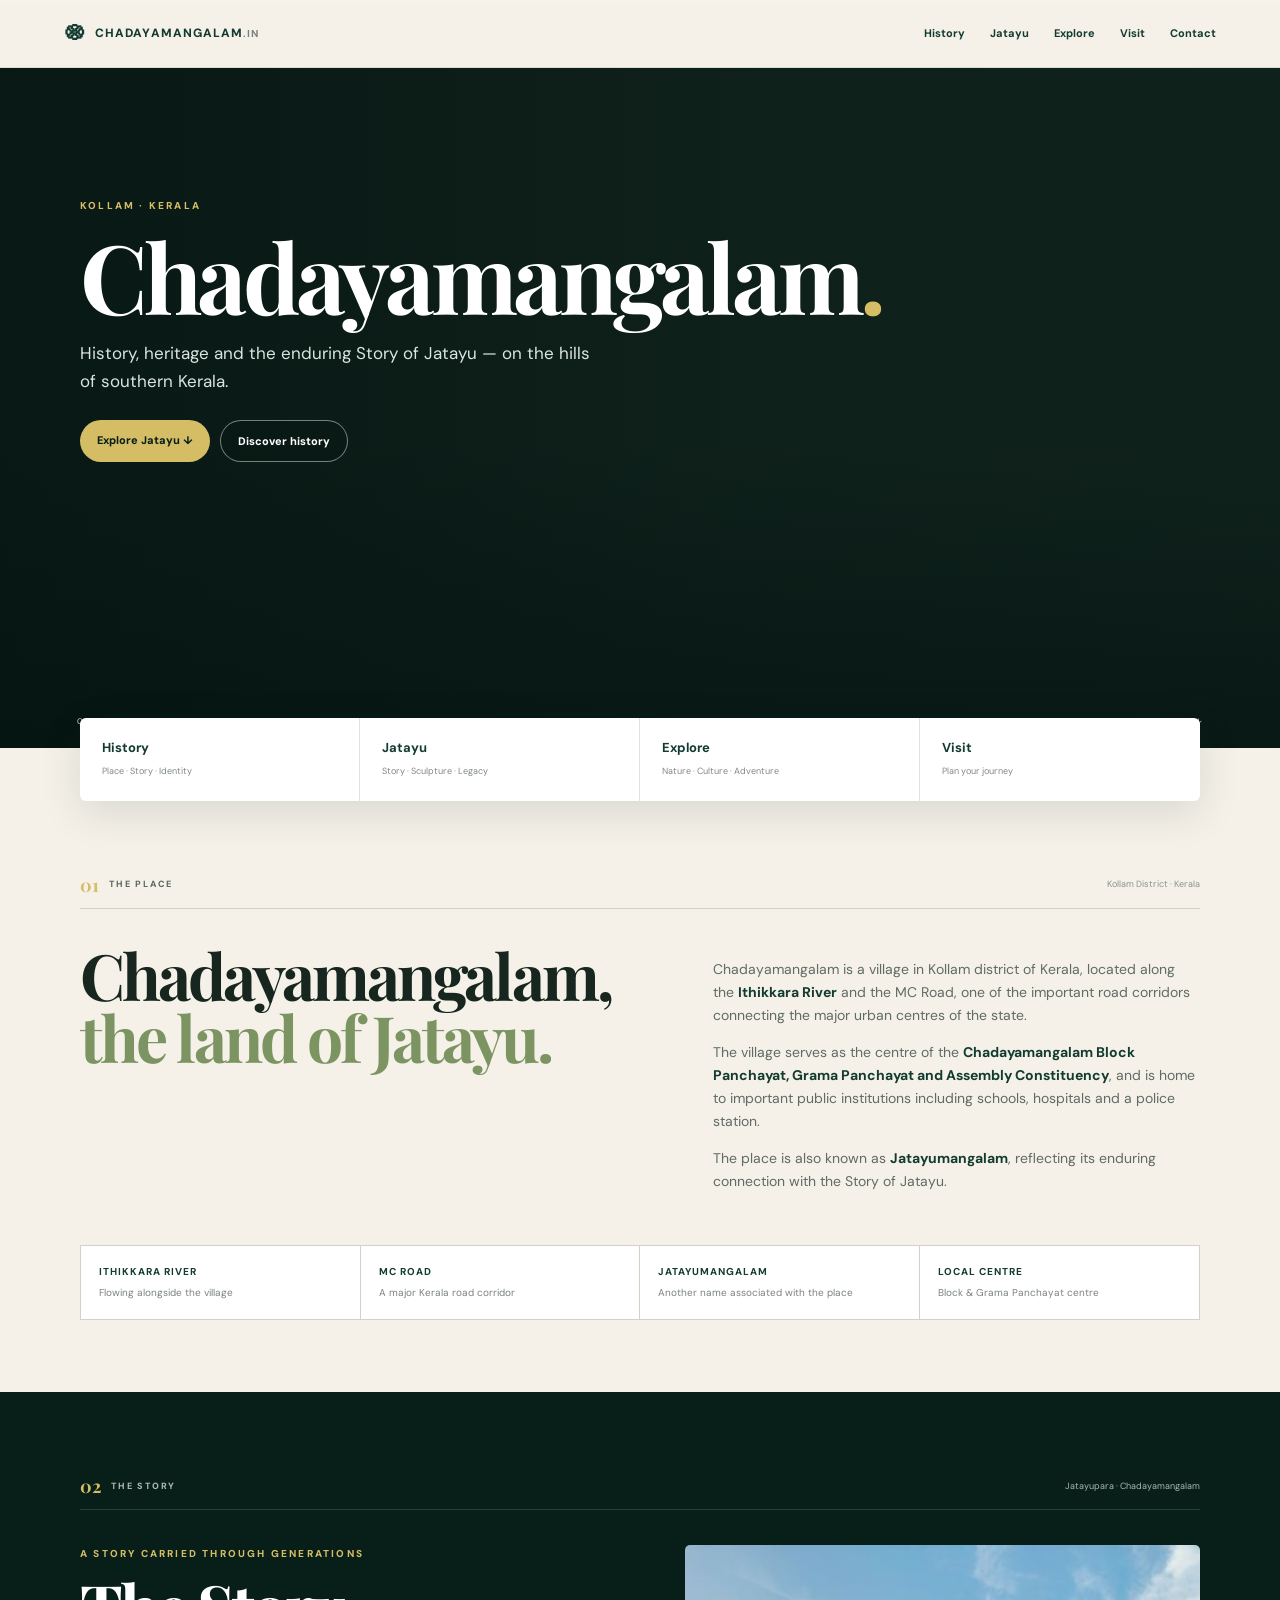
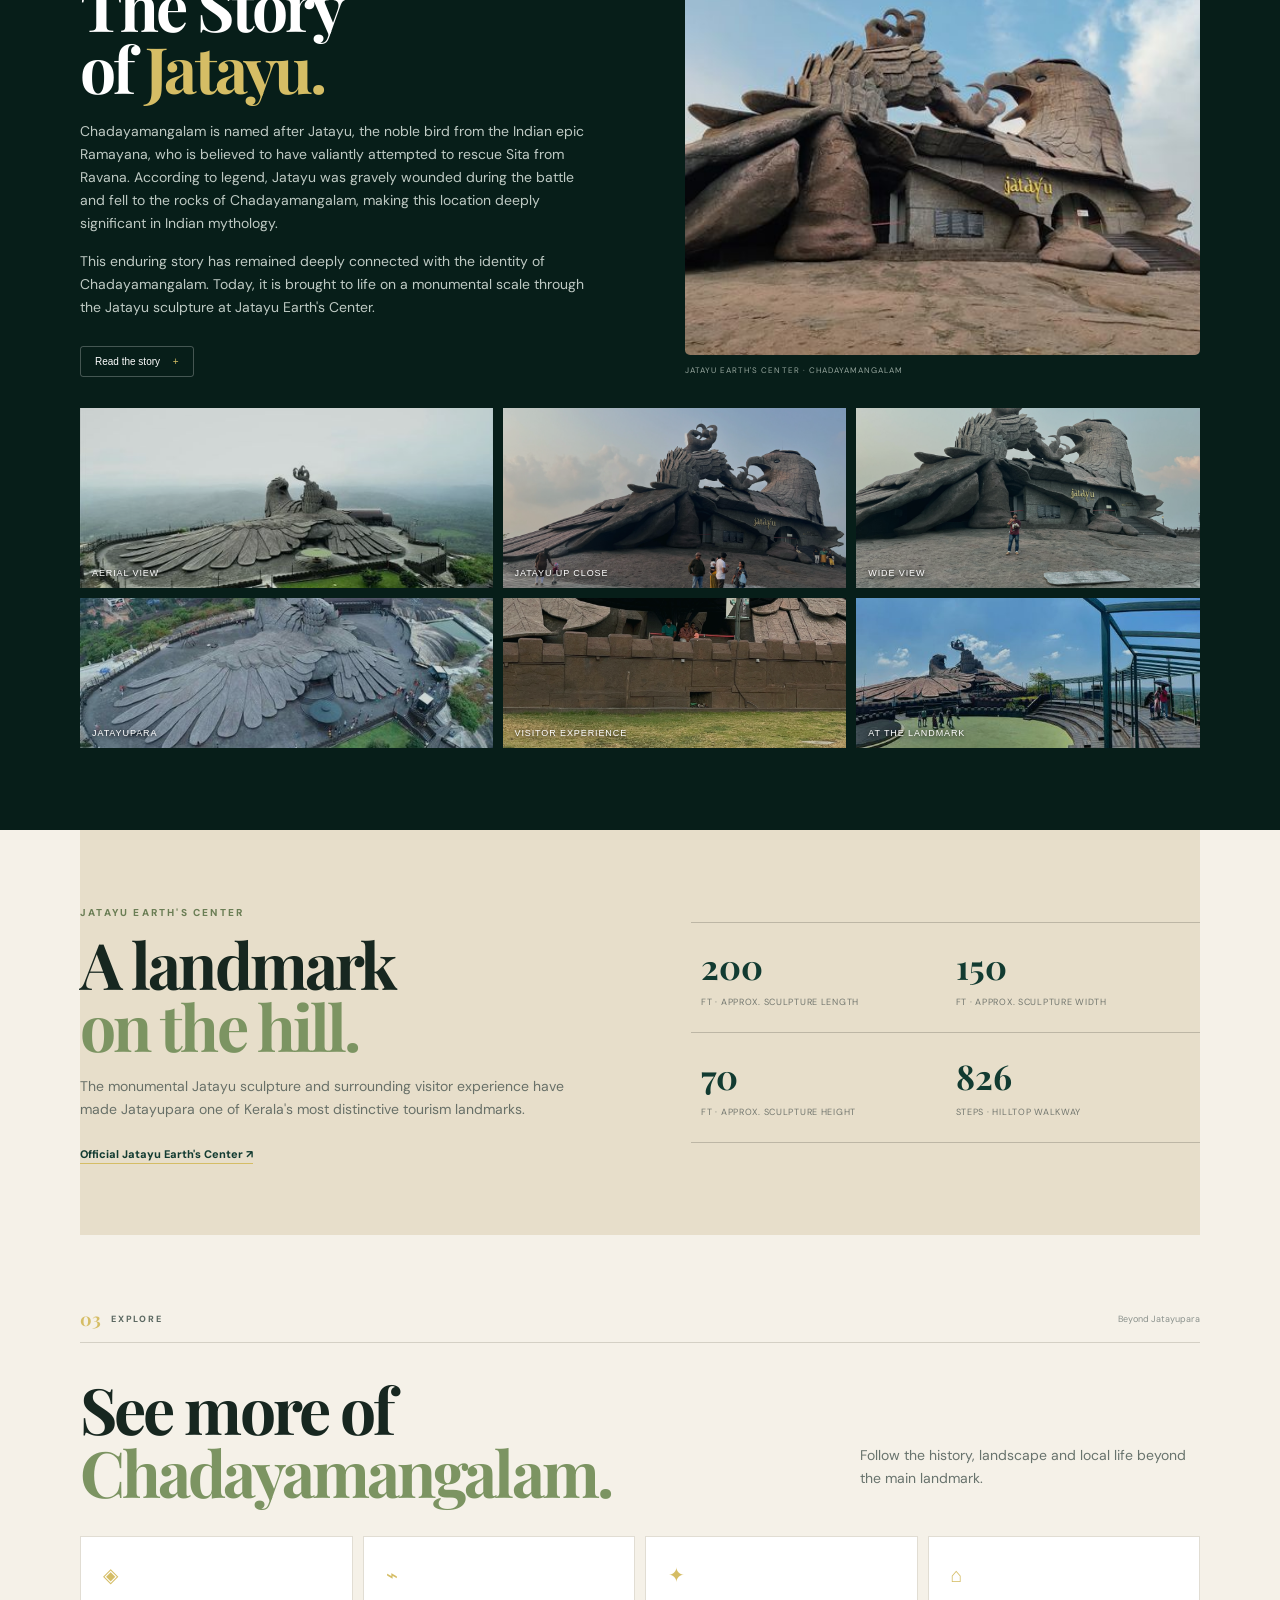
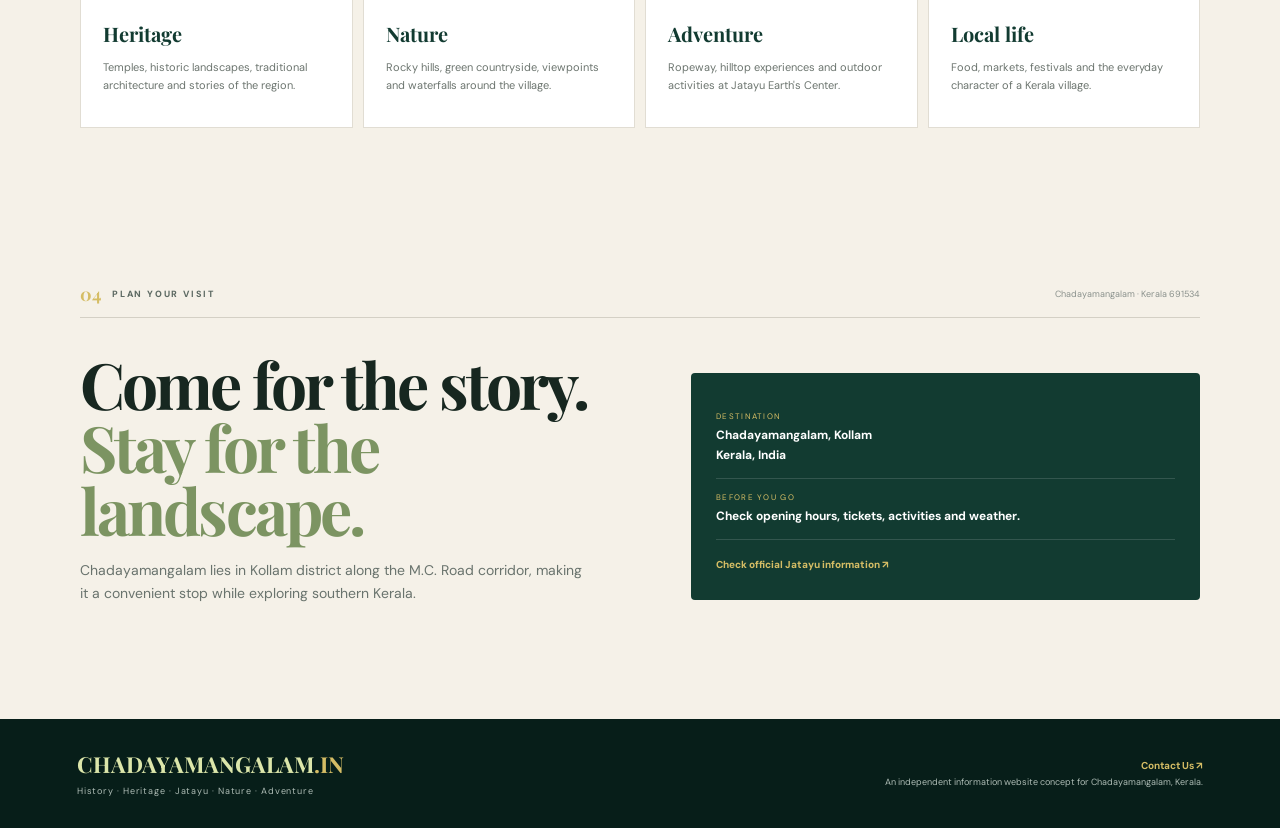
==== index.html @ b16c7193 "Add files via upload" ====
<!doctype html>
<html lang="en">
<head>
<meta charset="utf-8">
<meta name="viewport" content="width=device-width, initial-scale=1">
<meta name="description" content="Chadayamangalam.in — history, heritage, the Story of Jatayu, nature and adventure in Chadayamangalam, Kollam, Kerala.">
<title>Chadayamangalam.in — History • Heritage • Jatayu</title>
<link rel="preconnect" href="https://fonts.googleapis.com">
<link rel="preconnect" href="https://fonts.gstatic.com" crossorigin>
<link href="https://fonts.googleapis.com/css2?family=DM+Sans:wght@400;500;600;700&family=Playfair+Display:wght@600;700;800&display=swap" rel="stylesheet">
<link rel="stylesheet" href="styles.css">
</head>
<body>

<header class="topbar">
  <a class="logo" href="#home"><span class="logo-symbol">𑁍</span><span>CHADAYAMANGALAM<small>.IN</small></span></a>
  <button class="menu-btn" aria-label="Open navigation" aria-expanded="false">☰</button>
  <nav class="nav">
    <a href="#history">History</a>
    <a href="#jatayu">Jatayu</a>
    <a href="#explore">Explore</a>
    <a href="#visit">Visit</a>
    <a href="contact.html">Contact</a>
  </nav>
</header>

<main>
<div class="scroll-progress" aria-hidden="true"><span></span></div>
<div class="scroll-bird" aria-hidden="true">
  <div class="eagle-rig">
    <img class="eagle-body" src="assets/eagle-body.png" alt="">
    <img class="eagle-wing eagle-wing-left" src="assets/eagle-left-wing.png" alt="">
    <img class="eagle-wing eagle-wing-right" src="assets/eagle-right-wing.png" alt="">
  </div>
  <div class="feather-trail" aria-hidden="true"></div>
</div>
<section id="home" class="hero">
  <video class="hero-video" autoplay muted loop playsinline preload="auto" aria-hidden="true"><source src="assets/jatayu-motion.mp4" type="video/mp4"></video>
  <div class="hero-overlay"></div>
  <div class="hero-content">
    <div class="eyebrow">Kollam · Kerala</div>
    <h1>Chadayamangalam<span>.</span></h1>
    <p>History, heritage and the enduring Story of Jatayu — on the hills of southern Kerala.</p>
    <div class="hero-buttons">
      <a class="button button-gold" href="#jatayu">Explore Jatayu <span>↓</span></a>
      <a class="button button-glass" href="#history">Discover history</a>
    </div>
  </div>
  <div class="hero-bottom">
    <span>CHADAYAMANGALAM.IN</span>
    <span>SCROLL TO EXPLORE ↓</span>
  </div>
</section>

<section class="quickbar">
  <a href="#history"><b>History</b><span>Place · Story · Identity</span></a>
  <a href="#jatayu"><b>Jatayu</b><span>Story · Sculpture · Legacy</span></a>
  <a href="#explore"><b>Explore</b><span>Nature · Culture · Adventure</span></a>
  <a href="#visit"><b>Visit</b><span>Plan your journey</span></a>
</section>

<section id="history" class="section compact reveal-on-scroll">
  <div class="section-top">
    <div><span class="number">01</span><span class="label">THE PLACE</span></div>
    <span class="section-note">Kollam District · Kerala</span>
  </div>
  <div class="history-intro">
    <div><h2>Chadayamangalam,<br><em>the land of Jatayu.</em></h2></div>
    <div class="text">
      <p>Chadayamangalam is a village in Kollam district of Kerala, located along the <strong>Ithikkara River</strong> and the MC Road, one of the important road corridors connecting the major urban centres of the state.</p>
      <p>The village serves as the centre of the <strong>Chadayamangalam Block Panchayat, Grama Panchayat and Assembly Constituency</strong>, and is home to important public institutions including schools, hospitals and a police station.</p>
      <p>The place is also known as <strong>Jatayumangalam</strong>, reflecting its enduring connection with the Story of Jatayu.</p>
    </div>
  </div>
  <div class="place-highlight">
    <div><b>ITHIKKARA RIVER</b><span>Flowing alongside the village</span></div>
    <div><b>MC ROAD</b><span>A major Kerala road corridor</span></div>
    <div><b>JATAYUMANGALAM</b><span>Another name associated with the place</span></div>
    <div><b>LOCAL CENTRE</b><span>Block & Grama Panchayat centre</span></div>
  </div>
</section>

<section id="jatayu" class="section jatayu-section reveal-on-scroll">
  <div class="section-top light-line">
    <div><span class="number">02</span><span class="label">THE STORY</span></div>
    <span class="section-note">Jatayupara · Chadayamangalam</span>
  </div>
  <div class="jatayu-layout">
    <div class="jatayu-copy">
      <div class="eyebrow">A story carried through generations</div>
      <h2>The Story<br>of <em>Jatayu.</em></h2>
      <p>Chadayamangalam is named after Jatayu, the noble bird from the Indian epic Ramayana, who is believed to have valiantly attempted to rescue Sita from Ravana. According to legend, Jatayu was gravely wounded during the battle and fell to the rocks of Chadayamangalam, making this location deeply significant in Indian mythology.</p>
      <p>This enduring story has remained deeply connected with the identity of Chadayamangalam. Today, it is brought to life on a monumental scale through the Jatayu sculpture at Jatayu Earth's Center.</p>
      <button class="story-toggle" aria-expanded="false">Read the story <span>+</span></button>
      <div class="story-more">
        <p>The Story of Jatayu is central to the identity of Chadayamangalam and continues to give the place a distinctive position in Indian mythology and Kerala's cultural landscape.</p>
      </div>
    </div>
    <figure class="jatayu-photo">
      <img src="assets/jatayu-front.jpg" alt="Jatayu sculpture viewed from the front">
      <figcaption>Jatayu Earth's Center · Chadayamangalam</figcaption>
    </figure>
  </div>

  <div class="image-strip">
    <button class="gallery-card" data-full="assets/jatayu-aerial.jpg"><img src="assets/jatayu-aerial.jpg" alt="Aerial view of Jatayu Earth's Center"><span>Aerial view</span></button>
    <button class="gallery-card" data-full="assets/jatayu-mahendrajal-front.jpg"><img src="assets/jatayu-mahendrajal-front.jpg" alt="Jatayu sculpture and visitor area"><span>Jatayu up close</span></button>
    <button class="gallery-card" data-full="assets/jatayu-wide.jpg"><img src="assets/jatayu-wide.jpg" alt="Wide view of Jatayu sculpture"><span>Wide view</span></button>
    <button class="gallery-card" data-full="assets/jatayu-top.jpg"><img src="assets/jatayu-top.jpg" alt="Top view of Jatayu sculpture"><span>Jatayupara</span></button>
    <button class="gallery-card" data-full="assets/jatayu-visitor.jpg"><img src="assets/jatayu-visitor.jpg" alt="Visitor at the Jatayu grounds"><span>Visitor experience</span></button>
    <button class="gallery-card" data-full="assets/jatayu-view.jpg"><img src="assets/jatayu-view.jpg" alt="Visitor area at Jatayu Earth's Center"><span>At the landmark</span></button>
  </div>
</section>

<section class="section landmark reveal-on-scroll">
  <div class="landmark-main">
    <div>
      <span class="eyebrow dark-eyebrow">Jatayu Earth's Center</span>
      <h2>A landmark<br><em>on the hill.</em></h2>
      <p>The monumental Jatayu sculpture and surrounding visitor experience have made Jatayupara one of Kerala's most distinctive tourism landmarks.</p>
      <a class="text-link" href="https://jatayuearthscenter.in/" target="_blank" rel="noopener">Official Jatayu Earth's Center ↗</a>
    </div>
    <div class="stats-grid">
      <div><strong>200</strong><span>ft · approx. sculpture length</span></div>
      <div><strong>150</strong><span>ft · approx. sculpture width</span></div>
      <div><strong>70</strong><span>ft · approx. sculpture height</span></div>
      <div><strong>826</strong><span>steps · hilltop walkway</span></div>
    </div>
  </div>
</section>

<section id="explore" class="section explore compact reveal-on-scroll">
  <div class="section-top">
    <div><span class="number">03</span><span class="label">EXPLORE</span></div>
    <span class="section-note">Beyond Jatayupara</span>
  </div>
  <div class="explore-head">
    <h2>See more of<br><em>Chadayamangalam.</em></h2>
    <p>Follow the history, landscape and local life beyond the main landmark.</p>
  </div>
  <div class="explore-grid">
    <article><span class="icon">◈</span><h3>Heritage</h3><p>Temples, historic landscapes, traditional architecture and stories of the region.</p></article>
    <article><span class="icon">⌁</span><h3>Nature</h3><p>Rocky hills, green countryside, viewpoints and waterfalls around the village.</p></article>
    <article><span class="icon">✦</span><h3>Adventure</h3><p>Ropeway, hilltop experiences and outdoor activities at Jatayu Earth's Center.</p></article>
    <article><span class="icon">⌂</span><h3>Local life</h3><p>Food, markets, festivals and the everyday character of a Kerala village.</p></article>
  </div>
</section>

<section id="visit" class="section visit reveal-on-scroll">
  <div class="section-top">
    <div><span class="number">04</span><span class="label">PLAN YOUR VISIT</span></div>
    <span class="section-note">Chadayamangalam · Kerala 691534</span>
  </div>
  <div class="visit-grid">
    <div>
      <h2>Come for the story.<br><em>Stay for the landscape.</em></h2>
      <p>Chadayamangalam lies in Kollam district along the M.C. Road corridor, making it a convenient stop while exploring southern Kerala.</p>
    </div>
    <div class="visit-card">
      <div><small>DESTINATION</small><b>Chadayamangalam, Kollam<br>Kerala, India</b></div>
      <div><small>BEFORE YOU GO</small><b>Check opening hours, tickets, activities and weather.</b></div>
      <a href="https://jatayuearthscenter.in/" target="_blank" rel="noopener">Check official Jatayu information ↗</a>
    </div>
  </div>
</section>
</main>

<div class="lightbox" aria-hidden="true">
  <button class="close-lightbox" aria-label="Close image">×</button>
  <img src="" alt="">
</div>

<footer>
  <div><strong>CHADAYAMANGALAM<span>.IN</span></strong><p>History · Heritage · Jatayu · Nature · Adventure</p></div>
  <div class="footer-right"><a class="footer-contact" href="contact.html">Contact Us ↗</a><br>An independent information website concept for Chadayamangalam, Kerala.</div>
</footer>

<script src="script.js"></script>
</body>
</html>
---- styles.css ----
:root{--green:#123b31;--deep:#071e19;--cream:#f5f1e8;--sand:#e7deca;--gold:#d5bd65;--ink:#172720;--muted:#68736d;--line:#d4d0c5;--white:#fff}
*{box-sizing:border-box}html{scroll-behavior:smooth}body{margin:0;background:var(--cream);color:var(--ink);font:14px/1.65 "DM Sans",sans-serif}.topbar{height:68px;position:fixed;inset:0 0 auto;z-index:50;padding:0 max(5vw,24px);display:flex;align-items:center;justify-content:space-between;background:rgba(245,241,232,.9);backdrop-filter:blur(15px);border-bottom:1px solid rgba(18,59,49,.12)}.logo{display:flex;align-items:center;gap:8px;color:var(--green);text-decoration:none;font-weight:800;font-size:12px;letter-spacing:.09em}.logo-symbol{font-size:22px}.logo small{font-size:10px;color:#78827c}.nav{display:flex;gap:25px}.nav a{font-size:11px;font-weight:700;text-decoration:none;color:var(--green)}.menu-btn{display:none;border:0;background:transparent;color:var(--green);font-size:22px}
.hero{height:min(680px,90vh);min-height:570px;position:relative;overflow:hidden;color:white;margin-top:68px}.hero-image{position:absolute;width:100%;height:100%;object-fit:cover;object-position:center 45%}.hero-overlay{position:absolute;inset:0;background:linear-gradient(90deg,rgba(4,25,20,.88),rgba(5,29,23,.42) 55%,rgba(5,29,23,.18)),linear-gradient(0deg,rgba(5,25,20,.7),transparent 50%)}.hero-content{position:relative;z-index:2;width:min(1120px,88vw);height:100%;margin:auto;padding-top:130px}.eyebrow{font-size:10px;letter-spacing:.22em;text-transform:uppercase;font-weight:800;color:var(--gold)}h1,h2{font-family:"Playfair Display",serif;line-height:.98;letter-spacing:-.045em}h1{font-size:clamp(58px,8vw,96px);margin:13px 0 17px}h1 span{color:var(--gold)}.hero-content>p:not(.eyebrow){max-width:520px;font-size:17px;color:#dbe5df;margin:0}.hero-buttons{display:flex;gap:10px;margin-top:25px}.button{padding:11px 17px;border-radius:100px;text-decoration:none;font-size:11px;font-weight:800}.button-gold{background:var(--gold);color:var(--deep)}.button-glass{color:white;border:1px solid rgba(255,255,255,.45);background:rgba(0,0,0,.1)}.hero-bottom{position:absolute;z-index:2;bottom:20px;left:6vw;right:6vw;display:flex;justify-content:space-between;color:#d6e0db;font-size:8px;letter-spacing:.18em}
.quickbar{width:min(1120px,88vw);margin:-30px auto 0;position:relative;z-index:5;background:white;box-shadow:0 12px 40px rgba(15,39,32,.12);display:grid;grid-template-columns:repeat(4,1fr);border-radius:6px;overflow:hidden}.quickbar a{padding:19px 22px;text-decoration:none;color:var(--ink);border-right:1px solid #e4e1d8}.quickbar a:last-child{border:0}.quickbar b{display:block;color:var(--green);font-size:13px}.quickbar span{font-size:9px;color:#818983}
.section{width:min(1120px,88vw);margin:auto;padding:82px 0}.section.compact{padding-top:72px;padding-bottom:72px}.section-top{display:flex;justify-content:space-between;align-items:center;border-bottom:1px solid var(--line);padding-bottom:11px;margin-bottom:35px}.section-top>div{display:flex;gap:10px;align-items:center}.number{font:700 18px "Playfair Display";color:var(--gold)}.label{font-size:9px;font-weight:800;letter-spacing:.2em;color:#5c6962}.section-note{font-size:9px;color:#8a918c}.history-intro{display:grid;grid-template-columns:1fr 1fr;gap:8vw}.history-intro h2,.explore-head h2{font-size:clamp(44px,5vw,65px);margin:0}.history-intro h2 em,.explore-head h2 em,.landmark h2 em,.visit h2 em{color:#7c9462;font-style:normal}.text{color:#606b65}.text p{max-width:580px}.text strong{color:var(--green)}.history-tabs{display:flex;gap:6px;margin-top:40px;border-bottom:1px solid var(--line)}.tab{border:0;background:transparent;padding:12px 14px;font:600 11px "DM Sans";color:#707a74;cursor:pointer}.tab.active{color:var(--green);box-shadow:inset 0 -2px var(--gold)}.tab-panels{min-height:92px}.tab-panel{display:none;padding:17px 0;color:#67716b}.tab-panel.active{display:block}.tab-panel b{color:var(--green);font-family:"Playfair Display";font-size:20px}.tab-panel p{display:inline;margin-left:16px}
.jatayu-section{width:100%;max-width:none;background:var(--deep);color:white;padding-left:max(6vw,calc((100vw - 1120px)/2));padding-right:max(6vw,calc((100vw - 1120px)/2))}.light-line{border-color:rgba(255,255,255,.14)}.light-line .label,.light-line .section-note{color:#aab9b2}.jatayu-layout{display:grid;grid-template-columns:1fr 1fr;gap:7vw;align-items:center}.jatayu-copy h2{font-size:clamp(47px,5vw,70px);margin:12px 0 20px}.jatayu-copy h2 em{color:var(--gold);font-style:normal}.jatayu-copy>p{color:#bfcac4;max-width:560px}.jatayu-photo{margin:0;position:relative}.jatayu-photo img{display:block;width:100%;height:410px;object-fit:cover;border-radius:5px}.jatayu-photo figcaption{font-size:8px;letter-spacing:.13em;text-transform:uppercase;color:#95a59d;margin-top:9px}.story-toggle{margin-top:13px;background:transparent;border:1px solid rgba(255,255,255,.25);color:white;padding:9px 14px;font-size:10px;cursor:pointer;border-radius:3px}.story-toggle span{color:var(--gold);margin-left:10px}.story-more{display:none;border-left:2px solid var(--gold);padding-left:14px;margin-top:15px;color:#aebdb6;font-size:12px}.story-more.open{display:block}.image-strip{display:grid;grid-template-columns:1.2fr 1fr 1fr;gap:10px;margin-top:30px}.gallery-card{border:0;background:#102f27;padding:0;position:relative;overflow:hidden;cursor:pointer;height:150px}.gallery-card img{width:100%;height:100%;object-fit:cover;opacity:.82;transition:.35s}.gallery-card:hover img{opacity:1;transform:scale(1.04)}.gallery-card span{position:absolute;left:12px;bottom:10px;color:white;font-size:9px;letter-spacing:.1em;text-transform:uppercase;text-shadow:0 1px 5px #000}
.landmark{background:var(--sand);padding-top:70px;padding-bottom:70px}.landmark-main{display:grid;grid-template-columns:1fr 1fr;gap:8vw;align-items:center}.dark-eyebrow{color:#6b7e55}.landmark h2{font-size:clamp(45px,5vw,65px);margin:10px 0 17px}.landmark p{max-width:500px;color:#687068}.text-link{display:inline-block;margin-top:10px;color:var(--green);font-weight:800;font-size:11px;text-decoration:none;border-bottom:1px solid var(--gold)}.stats-grid{display:grid;grid-template-columns:1fr 1fr;border-top:1px solid #bdb6a5}.stats-grid div{padding:20px 10px;border-bottom:1px solid #bdb6a5}.stats-grid strong{display:block;font:700 34px "Playfair Display";color:var(--green)}.stats-grid span{font-size:9px;text-transform:uppercase;letter-spacing:.08em;color:#73776f}
.explore-head{display:flex;justify-content:space-between;align-items:end;margin-bottom:32px}.explore-head p{max-width:340px;color:var(--muted)}.explore-grid{display:grid;grid-template-columns:repeat(4,1fr);gap:10px}.explore-grid article{background:white;border:1px solid #e1ddd3;padding:22px;min-height:180px;transition:.2s}.explore-grid article:hover{transform:translateY(-4px);box-shadow:0 10px 25px rgba(18,59,49,.08)}.icon{font-size:20px;color:var(--gold)}.explore-grid h3{font:700 20px "Playfair Display";color:var(--green);margin:28px 0 5px}.explore-grid p{font-size:11px;color:#6c756f}
.visit{padding-bottom:100px}.visit-grid{display:grid;grid-template-columns:1fr 1fr;gap:8vw;align-items:center}.visit h2{font-size:clamp(44px,5vw,65px);margin:0 0 18px}.visit p{color:#69736d}.visit-card{background:var(--green);color:white;padding:25px;border-radius:4px}.visit-card div{padding:12px 0;border-bottom:1px solid rgba(255,255,255,.14)}.visit-card small{display:block;color:var(--gold);font-size:8px;letter-spacing:.16em}.visit-card b{display:block;font-size:12px;margin-top:3px}.visit-card a{display:inline-block;margin-top:17px;color:var(--gold);text-decoration:none;font-size:10px;font-weight:800}
footer{background:var(--deep);color:#aebcb5;padding:30px max(6vw,24px);display:flex;justify-content:space-between;gap:30px;align-items:center}footer strong{font:700 22px "Playfair Display";color:#dce6aa}footer strong span{color:var(--gold)}footer p{margin:3px 0 0;font-size:9px;letter-spacing:.1em}.footer-right{font-size:9px;text-align:right}
.lightbox{position:fixed;inset:0;background:rgba(0,0,0,.88);z-index:100;display:none;place-items:center;padding:30px}.lightbox.open{display:grid}.lightbox img{max-width:min(1000px,92vw);max-height:88vh;object-fit:contain}.close-lightbox{position:absolute;top:20px;right:25px;color:white;background:none;border:0;font-size:38px;cursor:pointer}
@media(max-width:800px){.topbar{height:62px}.nav{display:none;position:absolute;top:62px;left:0;right:0;background:var(--cream);padding:15px 6vw;flex-direction:column;gap:14px;border-bottom:1px solid var(--line)}.nav.open{display:flex}.menu-btn{display:block}.hero{margin-top:62px;height:650px}.hero-content{width:88vw;padding-top:125px}.quickbar{grid-template-columns:1fr 1fr;margin-top:-18px}.quickbar a{padding:15px}.history-intro,.jatayu-layout,.landmark-main,.visit-grid{grid-template-columns:1fr;gap:35px}.explore-head{display:block}.explore-grid{grid-template-columns:1fr 1fr}.image-strip{grid-template-columns:1fr 1fr}.gallery-card:first-child{grid-column:1/-1}.jatayu-photo img{height:330px}.section{padding:65px 0}}
@media(max-width:520px){.hero{min-height:590px;height:590px}.hero-content{padding-top:105px}h1{font-size:57px}.hero-content>p:not(.eyebrow){font-size:15px}.hero-buttons{flex-wrap:wrap}.hero-bottom span:last-child{display:none}.quickbar{width:92vw}.quickbar a{padding:13px 14px}.section{width:88vw;padding:55px 0}.section-top{margin-bottom:25px}.history-tabs{overflow:auto}.tab{white-space:nowrap}.tab-panel p{display:block;margin:5px 0}.image-strip,.explore-grid{grid-template-columns:1fr}.gallery-card:first-child{grid-column:auto}.gallery-card{height:180px}.jatayu-photo img{height:270px}footer{display:block}.footer-right{text-align:left;margin-top:18px}}
.place-highlight{display:grid;grid-template-columns:repeat(4,1fr);margin-top:38px;border:1px solid var(--line);background:#fff}.place-highlight div{padding:18px;border-right:1px solid var(--line)}.place-highlight div:last-child{border-right:0}.place-highlight b{display:block;font-size:10px;letter-spacing:.1em;color:var(--green)}.place-highlight span{display:block;font-size:10px;color:#7b837d;margin-top:4px}@media(max-width:800px){.place-highlight{grid-template-columns:1fr 1fr}.place-highlight div:nth-child(2){border-right:0}.place-highlight div:nth-child(-n+2){border-bottom:1px solid var(--line)}}@media(max-width:520px){.place-highlight{grid-template-columns:1fr}.place-highlight div{border-right:0;border-bottom:1px solid var(--line)}.place-highlight div:last-child{border-bottom:0}}
/* Contact page */
.contact-page{padding-top:68px}.contact-hero{background:linear-gradient(135deg,var(--deep),var(--green));color:#fff;min-height:360px;display:grid;place-items:center;position:relative;overflow:hidden}.contact-hero:after{content:"";position:absolute;width:520px;height:520px;border:1px solid rgba(213,189,101,.18);border-radius:50%;right:-160px;top:-250px}.contact-hero-inner{width:min(1120px,88vw);position:relative;z-index:1;padding:70px 0}.contact-hero h1{font:800 clamp(54px,7vw,88px) "Playfair Display",serif;line-height:.95;margin:12px 0 18px}.contact-hero h1 em{color:var(--gold);font-style:normal}.contact-hero p{max-width:600px;color:#c5d0ca;font-size:15px}.contact-section{padding-top:78px;padding-bottom:90px}.contact-grid{display:grid;grid-template-columns:1fr 1fr;gap:8vw;align-items:start}.contact-intro .number{display:inline-block;margin-right:10px}.contact-intro .label{display:inline-block}.contact-intro h2{font:700 clamp(43px,5vw,64px) "Playfair Display",serif;line-height:1.05;color:var(--green);margin:35px 0 18px}.contact-intro h2 em{color:#7c9462;font-style:normal}.contact-intro p{color:var(--muted);max-width:430px}.map-button{display:inline-block;margin-top:18px;padding:11px 16px;border:1px solid var(--green);color:var(--green);font-size:10px;font-weight:800;text-decoration:none;border-radius:3px}.contact-card{background:#fff;border:1px solid #dfdbd1;box-shadow:0 18px 45px rgba(18,59,49,.08);padding:8px 28px}.contact-item{display:grid;grid-template-columns:40px 1fr;gap:12px;padding:26px 0;border-bottom:1px solid #e7e3da}.contact-item:last-child{border-bottom:0}.contact-icon{width:34px;height:34px;border:1px solid #d6ccb1;border-radius:50%;display:grid;place-items:center;color:var(--green);font-size:16px}.contact-item small{display:block;color:#7a817c;font-size:8px;font-weight:800;letter-spacing:.18em;margin-bottom:7px}.contact-item address{font-style:normal;color:var(--ink);line-height:1.75}.contact-item a{display:block;color:var(--green);font-weight:700;text-decoration:none;margin-bottom:5px}.contact-note{display:block;color:#7c847e;font-size:10px}.contact-band{background:var(--sand);padding:54px max(6vw,24px);display:flex;justify-content:space-between;align-items:center;gap:30px}.contact-band h2{font:700 clamp(32px,4vw,50px) "Playfair Display",serif;color:var(--green);margin:8px 0 0}.contact-actions{display:flex;gap:10px;flex-wrap:wrap}.contact-actions a{background:var(--green);color:#fff;text-decoration:none;padding:12px 18px;font-size:10px;font-weight:800;border-radius:3px}.contact-actions a:last-child{background:transparent;color:var(--green);border:1px solid var(--green)}.footer-contact{color:#d5bd65;text-decoration:none;font-size:10px;font-weight:700}@media(max-width:800px){.contact-page{padding-top:62px}.contact-grid{grid-template-columns:1fr;gap:40px}.contact-band{display:block}.contact-actions{margin-top:22px}}@media(max-width:520px){.contact-hero{min-height:330px}.contact-hero-inner{padding:55px 0}.contact-card{padding:4px 20px}.contact-item{grid-template-columns:34px 1fr}.contact-band{padding-top:42px;padding-bottom:42px}}
.image-strip .gallery-card:nth-child(1){height:180px}.image-strip .gallery-card:nth-child(2){height:180px}.image-strip .gallery-card:nth-child(3){height:180px}.image-strip .gallery-card:nth-child(4){height:150px}.image-strip .gallery-card:nth-child(5){height:150px}.image-strip .gallery-card:nth-child(6){height:150px}@media(max-width:800px){.image-strip{grid-template-columns:1fr 1fr}.image-strip .gallery-card:nth-child(n){height:170px}}@media(max-width:520px){.image-strip{grid-template-columns:1fr}.image-strip .gallery-card:nth-child(n){height:190px}}

/* Cinematic motion + scroll interaction */
.scroll-progress{position:fixed;top:0;left:0;width:100%;height:3px;background:rgba(255,255,255,.08);z-index:120;pointer-events:none}.scroll-progress span{display:block;height:100%;width:100%;transform:scaleX(0);transform-origin:left;background:var(--gold);will-change:transform}
.hero{isolation:isolate;overflow:hidden;background:#13251f}.hero-video{position:absolute;inset:0;width:100%;height:100%;object-fit:cover;z-index:0;opacity:1;mix-blend-mode:normal;filter:saturate(.92) contrast(1.04);pointer-events:none}.hero-overlay{z-index:1;background:linear-gradient(90deg,rgba(3,19,16,.68) 0%,rgba(3,19,16,.28) 55%,rgba(3,19,16,.18) 100%),linear-gradient(0deg,rgba(3,19,16,.58),transparent 45%)}.hero-content,.hero-bottom{z-index:2}
.reveal-on-scroll{opacity:0;transform:translateY(38px);transition:opacity .9s ease,transform .9s cubic-bezier(.2,.7,.2,1)}.reveal-on-scroll.is-visible{opacity:1;transform:none}.reveal-on-scroll .place-highlight,.reveal-on-scroll .explore-grid article,.reveal-on-scroll .stats-grid div{transition:transform .55s ease,box-shadow .55s ease}.reveal-on-scroll.is-visible .explore-grid article:nth-child(2){transition-delay:.08s}.reveal-on-scroll.is-visible .explore-grid article:nth-child(3){transition-delay:.16s}.reveal-on-scroll.is-visible .explore-grid article:nth-child(4){transition-delay:.24s}
.scroll-bird{position:fixed;left:0;top:0;width:330px;height:auto;z-index:80;pointer-events:none;opacity:0;transform:translate3d(-380px,72vh,0) rotate(-12deg) scale(.82);transform-style:preserve-3d;will-change:transform,opacity;filter:drop-shadow(0 18px 16px rgba(0,0,0,.34));transition:opacity .35s ease}.scroll-bird.fly-active{opacity:1}.realistic-eagle{display:block;width:100%;height:auto;filter:saturate(1.08) contrast(1.08) drop-shadow(0 7px 8px rgba(0,0,0,.26));transform-origin:54% 52%;will-change:transform}.scroll-bird.is-flapping .realistic-eagle{animation:eagleWingbeat .28s ease-in-out infinite alternate}@keyframes eagleWingbeat{from{transform:scaleY(1) rotate(-1deg)}to{transform:scaleY(.94) rotate(1.2deg)}}
@media(hover:hover) and (pointer:fine){.explore-grid article,.gallery-card,.visit-card{transform-style:preserve-3d}.explore-grid article:hover{transform:translateY(-7px) rotateX(1deg) rotateY(-1deg)}.gallery-card:hover img{transform:scale(1.06)}.gallery-card img{transition:transform .65s cubic-bezier(.2,.7,.2,1)}}
@media(max-width:800px){.scroll-bird{width:220px}.hero-video{opacity:1}.reveal-on-scroll{transform:translateY(25px)}}
@media(prefers-reduced-motion:reduce){html{scroll-behavior:auto}.hero-video{display:none}.scroll-bird{display:none}.reveal-on-scroll{opacity:1;transform:none;transition:none}.gallery-card img{transition:none}.scroll-progress span{transition:none}}

/* Realistic eagle flight rig */
.scroll-bird{
  width:270px;
  height:150px;
  overflow:visible;
  perspective:900px;
  filter:drop-shadow(0 20px 18px rgba(0,0,0,.38));
}
.eagle-rig{
  position:absolute;
  inset:0;
  width:100%;
  height:100%;
  transform-style:preserve-3d;
  transform:rotateY(-7deg) rotateX(4deg);
  will-change:transform;
}
.eagle-body,.eagle-wing{
  position:absolute;
  inset:0;
  width:100%;
  height:100%;
  object-fit:contain;
  display:block;
  pointer-events:none;
  user-select:none;
  -webkit-user-drag:none;
  filter:saturate(1.14) contrast(1.16) drop-shadow(0 7px 8px rgba(0,0,0,.28));
  transform-style:preserve-3d;
  backface-visibility:hidden;
}
.eagle-body{z-index:2}
.eagle-wing{z-index:3}
.eagle-wing-left{transform-origin:51% 53%;}
.eagle-wing-right{transform-origin:64% 57%;}
.scroll-bird.is-flapping .eagle-wing-left{
  animation:eagleLeftWing .26s ease-in-out infinite alternate;
}
.scroll-bird.is-flapping .eagle-wing-right{
  animation:eagleRightWing .26s ease-in-out infinite alternate;
}
@keyframes eagleLeftWing{
  0%{transform:rotateZ(0deg) rotateX(0deg) translateZ(0)}
  100%{transform:rotateZ(-4deg) rotateX(13deg) translateY(5px) translateZ(2px)}
}
@keyframes eagleRightWing{
  0%{transform:rotateZ(0deg) rotateX(0deg) translateZ(0)}
  100%{transform:rotateZ(4deg) rotateX(-13deg) translateY(5px) translateZ(2px)}
}
.feather-trail{position:absolute;inset:-18px;z-index:1;pointer-events:none;}
.feather-trail i{position:absolute;width:10px;height:3px;border-radius:100% 0 100% 0;background:rgba(64,46,31,.72);box-shadow:0 2px 4px rgba(0,0,0,.16);transform:rotate(-28deg);opacity:0;}
.scroll-bird.is-flapping .feather-trail i{animation:featherDrift 1.1s ease-out infinite;}
.scroll-bird.is-flapping .feather-trail i:nth-child(2){animation-delay:.16s}.scroll-bird.is-flapping .feather-trail i:nth-child(3){animation-delay:.32s}.scroll-bird.is-flapping .feather-trail i:nth-child(4){animation-delay:.48s}.scroll-bird.is-flapping .feather-trail i:nth-child(5){animation-delay:.64s}.scroll-bird.is-flapping .feather-trail i:nth-child(6){animation-delay:.80s}
@keyframes featherDrift{0%{opacity:0;transform:translate3d(5px,-3px,0) rotate(-28deg) scale(.7)}18%{opacity:.8}100%{opacity:0;transform:translate3d(-48px,34px,0) rotate(-70deg) scale(.25)}}
@media(max-width:800px){.scroll-bird{width:210px;height:118px}}
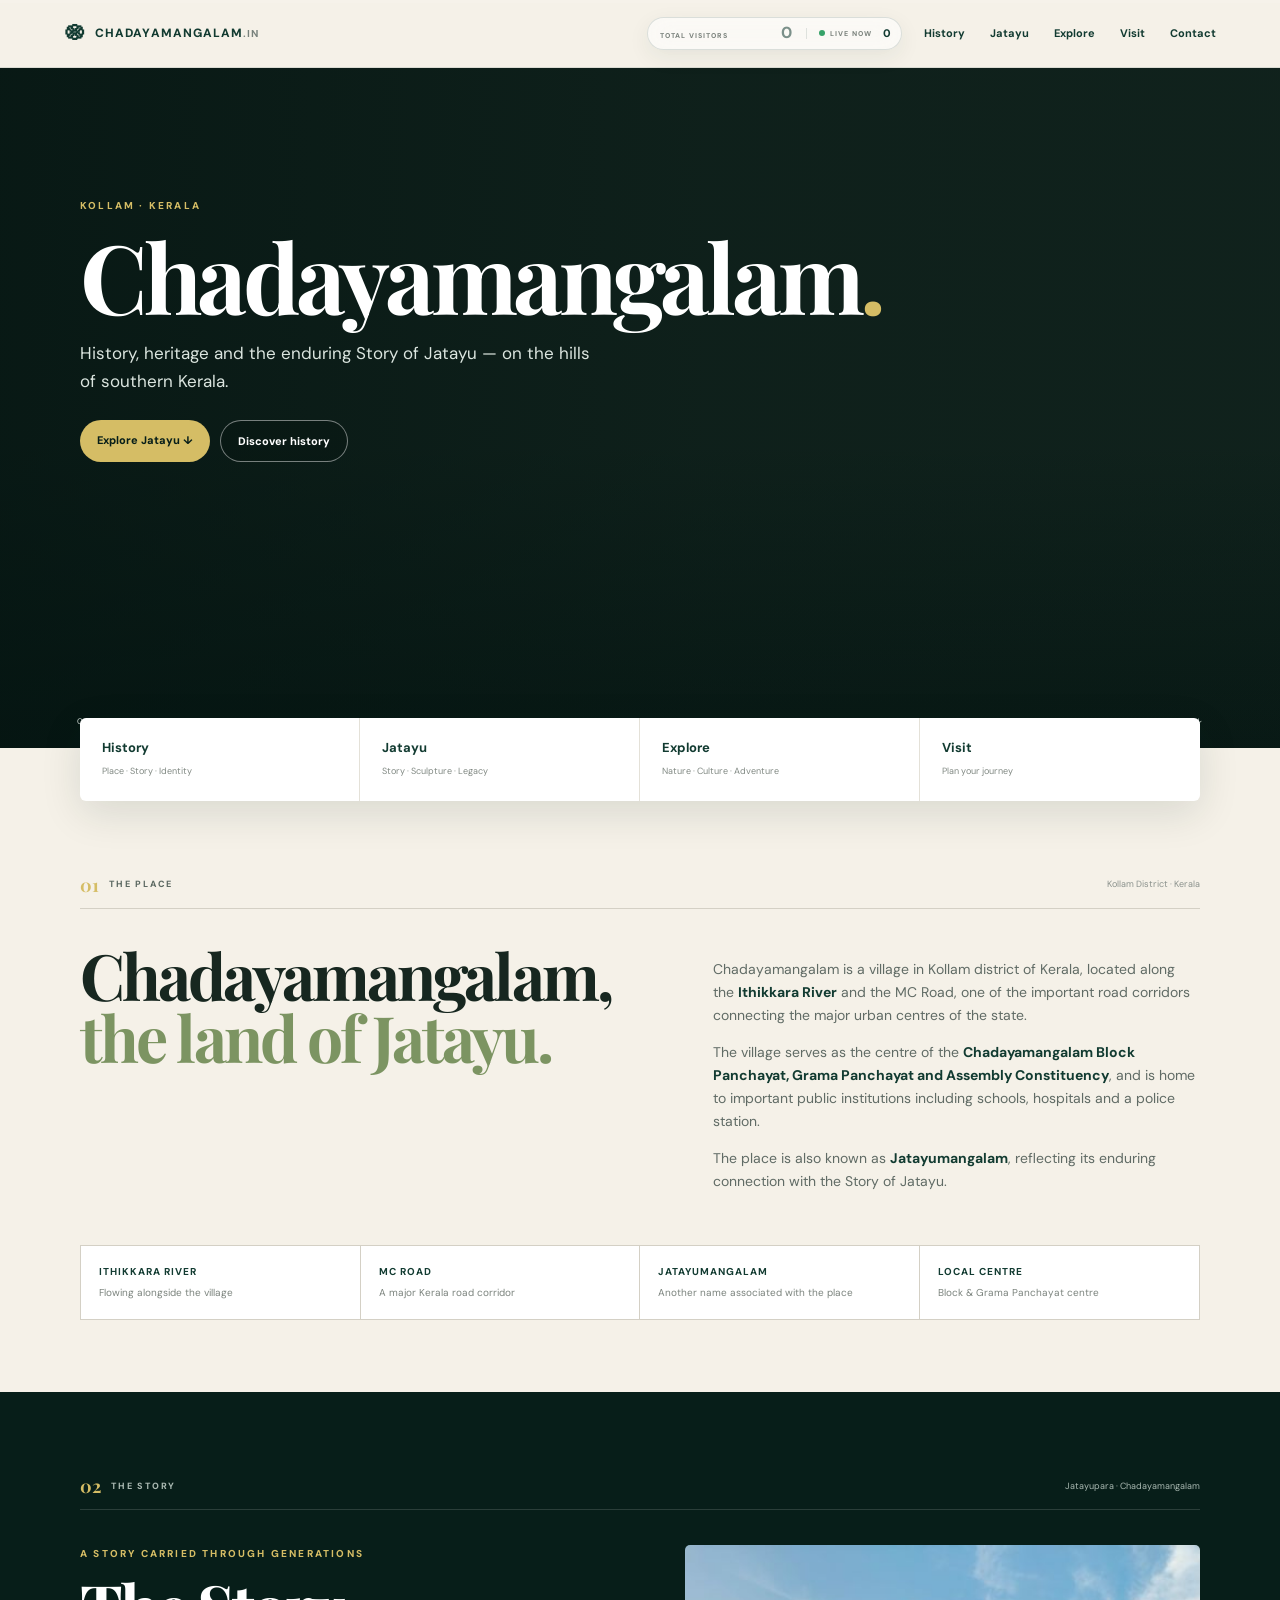
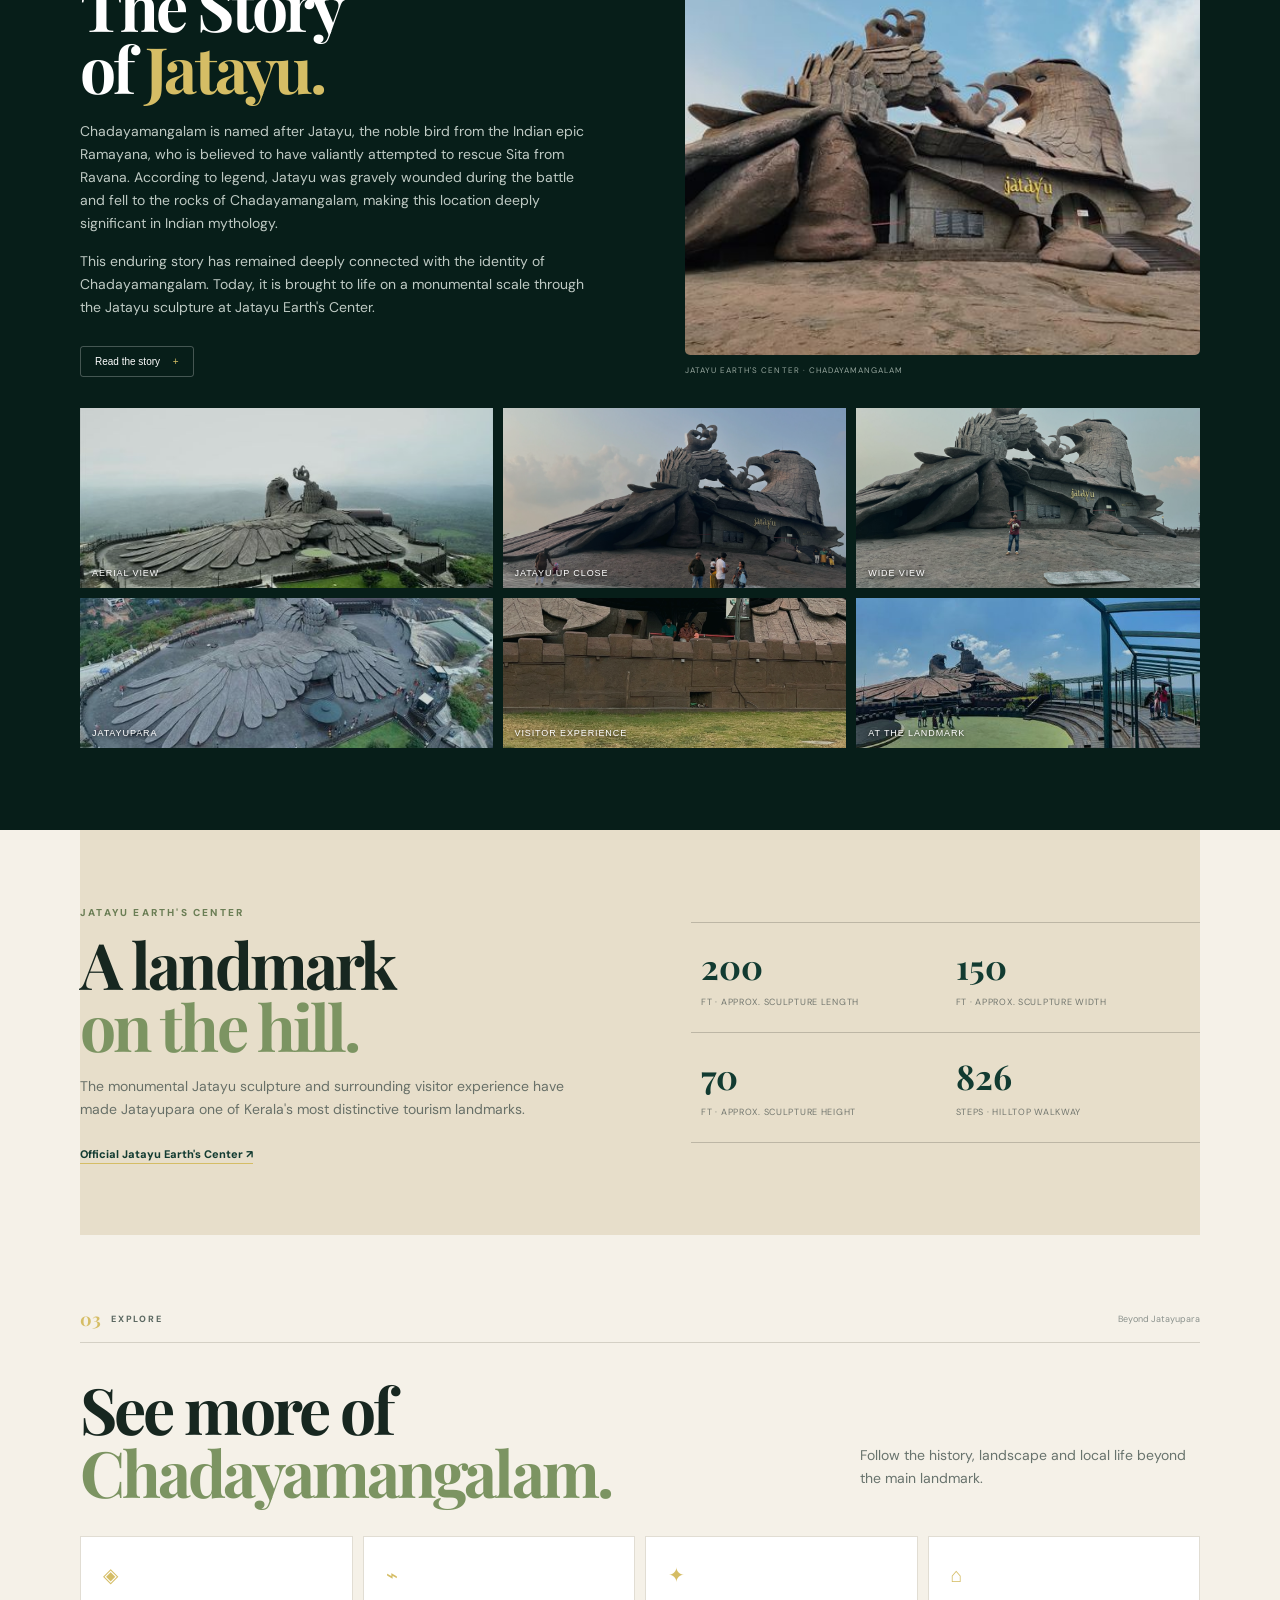
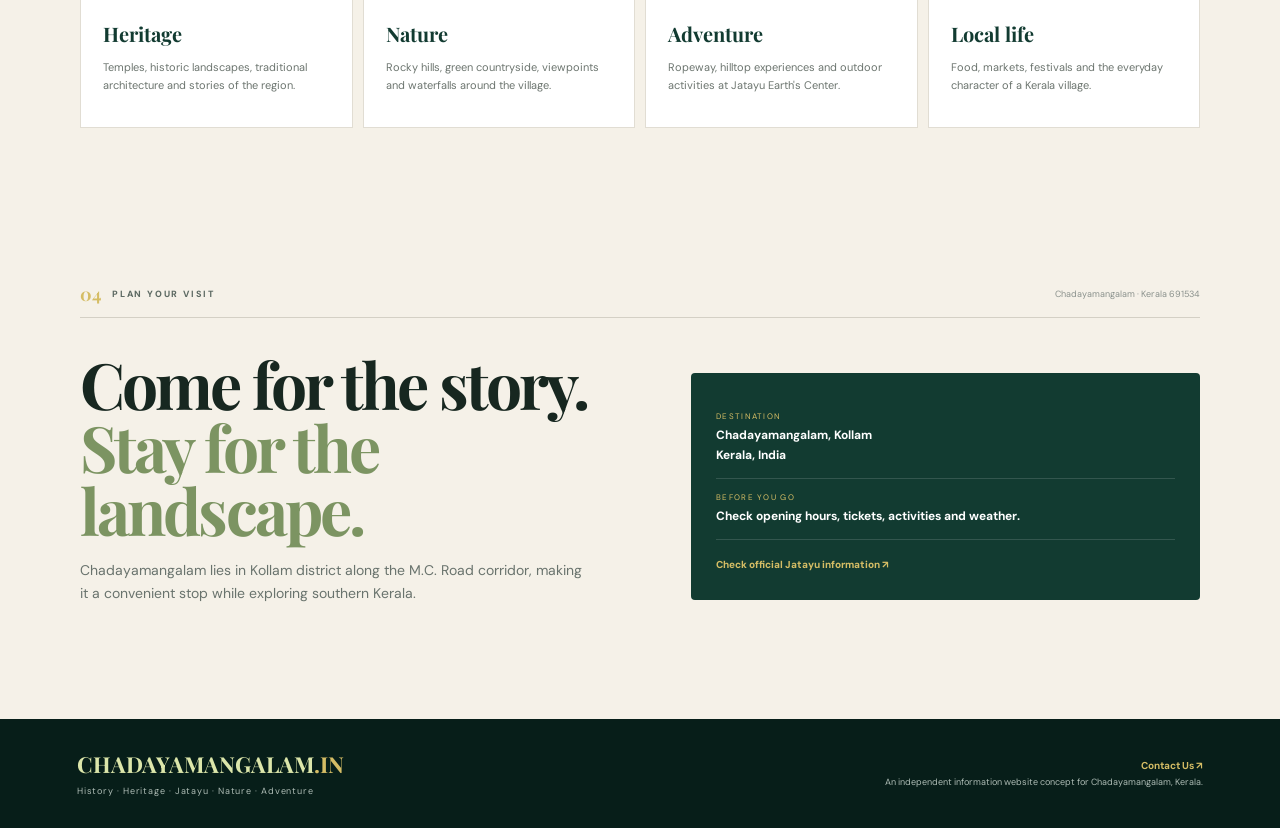
==== commit 135ff089: "Add files via upload" ====
--- a/index.html
+++ b/index.html
@@ -15,6 +15,17 @@
 <header class="topbar">
   <a class="logo" href="#home"><span class="logo-symbol">𑁍</span><span>CHADAYAMANGALAM<small>.IN</small></span></a>
   <button class="menu-btn" aria-label="Open navigation" aria-expanded="false">☰</button>
+  <div class="visitor-counter" id="visitorCounter" aria-label="Website visitor statistics" hidden>
+    <div class="visitor-total-block">
+      <span class="visitor-caption">TOTAL VISITORS</span>
+      <span class="visitor-total" id="visitorTotal" aria-live="polite">0</span>
+    </div>
+    <div class="visitor-live-block">
+      <span class="visitor-live-dot" aria-hidden="true"></span>
+      <span class="visitor-caption">LIVE NOW</span>
+      <span class="visitor-live" id="visitorLive" aria-live="polite">0</span>
+    </div>
+  </div>
   <nav class="nav">
     <a href="#history">History</a>
     <a href="#jatayu">Jatayu</a>
@@ -176,5 +187,8 @@
 </footer>
 
 <script src="script.js"></script>
+<!-- Stats4U: counting engine. The visible counter is styled by this site. -->
+<span class="stats4u-engine" aria-hidden="true"><script src="https://www.stats4u.net/s4u.js" data-id="8077471159" data-style="2006" async></script></span>
+<script src="visitor-counter.js"></script>
 </body>
 </html>
--- a/styles.css
+++ b/styles.css
@@ -80,3 +80,14 @@
 .scroll-bird.is-flapping .feather-trail i:nth-child(2){animation-delay:.16s}.scroll-bird.is-flapping .feather-trail i:nth-child(3){animation-delay:.32s}.scroll-bird.is-flapping .feather-trail i:nth-child(4){animation-delay:.48s}.scroll-bird.is-flapping .feather-trail i:nth-child(5){animation-delay:.64s}.scroll-bird.is-flapping .feather-trail i:nth-child(6){animation-delay:.80s}
 @keyframes featherDrift{0%{opacity:0;transform:translate3d(5px,-3px,0) rotate(-28deg) scale(.7)}18%{opacity:.8}100%{opacity:0;transform:translate3d(-48px,34px,0) rotate(-70deg) scale(.25)}}
 @media(max-width:800px){.scroll-bird{width:210px;height:118px}}
+
+
+/* Visitor counter — custom Chadayamangalam design powered by Stats4U. */
+.visitor-counter{display:flex;align-items:center;gap:14px;margin-left:auto;margin-right:22px;padding:7px 10px 7px 12px;border:1px solid rgba(18,59,49,.14);border-radius:999px;background:rgba(255,255,255,.58);backdrop-filter:blur(12px);box-shadow:0 7px 22px rgba(18,59,49,.07);white-space:nowrap;transform:translateZ(0)}
+.visitor-total-block{display:flex;align-items:baseline;gap:6px}.visitor-caption{font-size:7px;letter-spacing:.14em;font-weight:800;color:#7b837d}.visitor-total{font-variant-numeric:tabular-nums;font-size:16px;line-height:1;font-weight:800;letter-spacing:.02em;color:var(--green);min-width:58px;text-align:right}.visitor-live-block{display:flex;align-items:center;gap:5px;padding-left:12px;border-left:1px solid rgba(18,59,49,.12)}.visitor-live{font-variant-numeric:tabular-nums;font-size:11px;line-height:1;font-weight:800;color:var(--green);min-width:14px;text-align:right}.visitor-live-dot{width:6px;height:6px;border-radius:50%;background:#36a269;box-shadow:0 0 0 0 rgba(54,162,105,.45);animation:visitorPulse 1.8s ease-out infinite}.visitor-counter.is-loading .visitor-total{opacity:.55}.visitor-counter.is-live .visitor-live{animation:liveNumberPulse 1.2s ease-in-out}.visitor-total.counting{animation:counterSettle .28s ease-out}@keyframes visitorPulse{0%{box-shadow:0 0 0 0 rgba(54,162,105,.5)}70%{box-shadow:0 0 0 6px rgba(54,162,105,0)}100%{box-shadow:0 0 0 0 rgba(54,162,105,0)}}@keyframes liveNumberPulse{0%{transform:translateY(2px);opacity:.45}100%{transform:translateY(0);opacity:1}}@keyframes counterSettle{0%{transform:translateY(-2px);opacity:.6}100%{transform:translateY(0);opacity:1}}
+@media(max-width:980px){.visitor-counter{margin-right:10px;gap:9px}.visitor-caption{font-size:6px}.visitor-total{font-size:14px}.visitor-live-block{padding-left:9px}}
+@media(max-width:800px){.visitor-counter{position:absolute;right:58px;top:9px;margin:0;padding:6px 8px 6px 10px;background:rgba(255,255,255,.82)}.visitor-total{font-size:13px;min-width:52px}.visitor-live{font-size:10px}.nav{top:62px}}
+@media(max-width:520px){.visitor-counter{right:50px;top:10px;gap:7px}.visitor-caption{letter-spacing:.1em}.visitor-total{font-size:12px;min-width:45px}.visitor-live-block{padding-left:7px}.visitor-live-dot{width:5px;height:5px}}
+@media(prefers-reduced-motion:reduce){.visitor-live-dot{animation:none}.visitor-counter.is-live .visitor-live,.visitor-total.counting{animation:none}}
+
+.stats4u-engine{position:absolute;width:1px;height:1px;overflow:hidden;opacity:0;pointer-events:none;left:-10000px;top:auto}
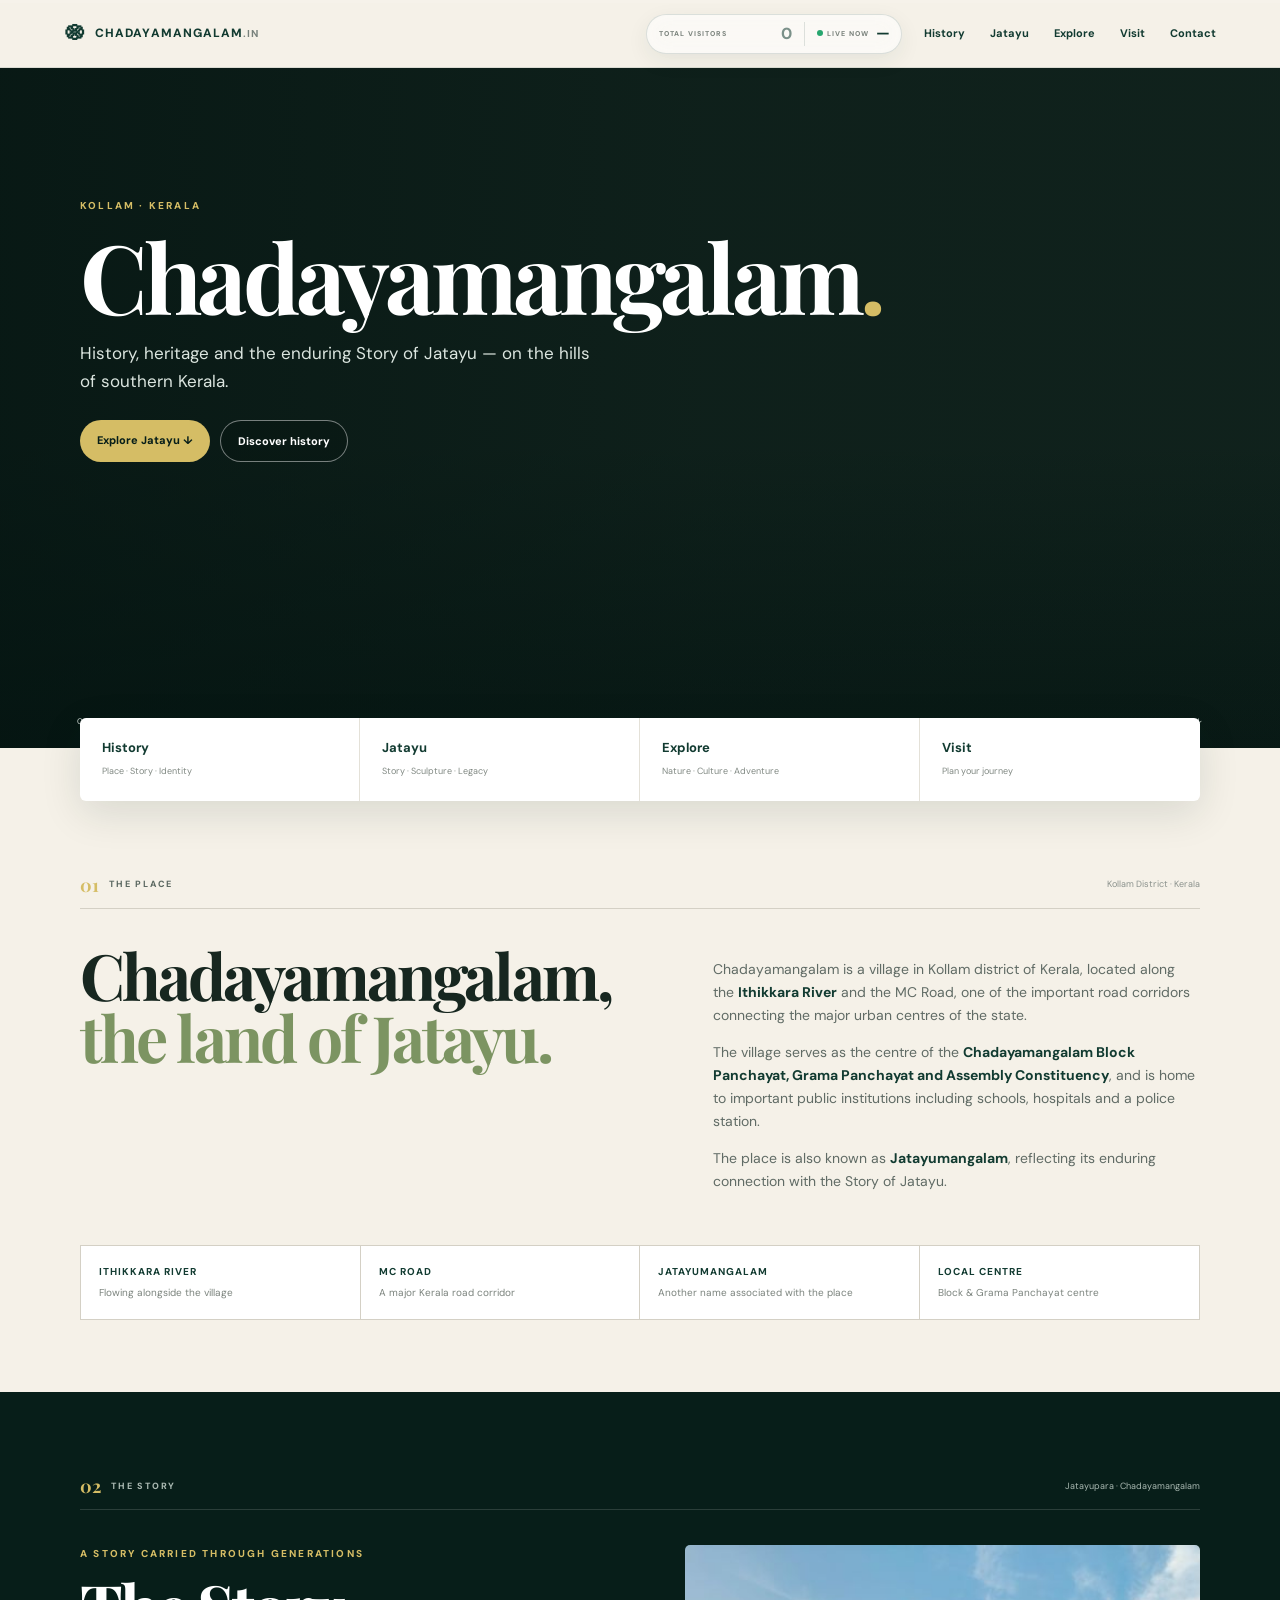
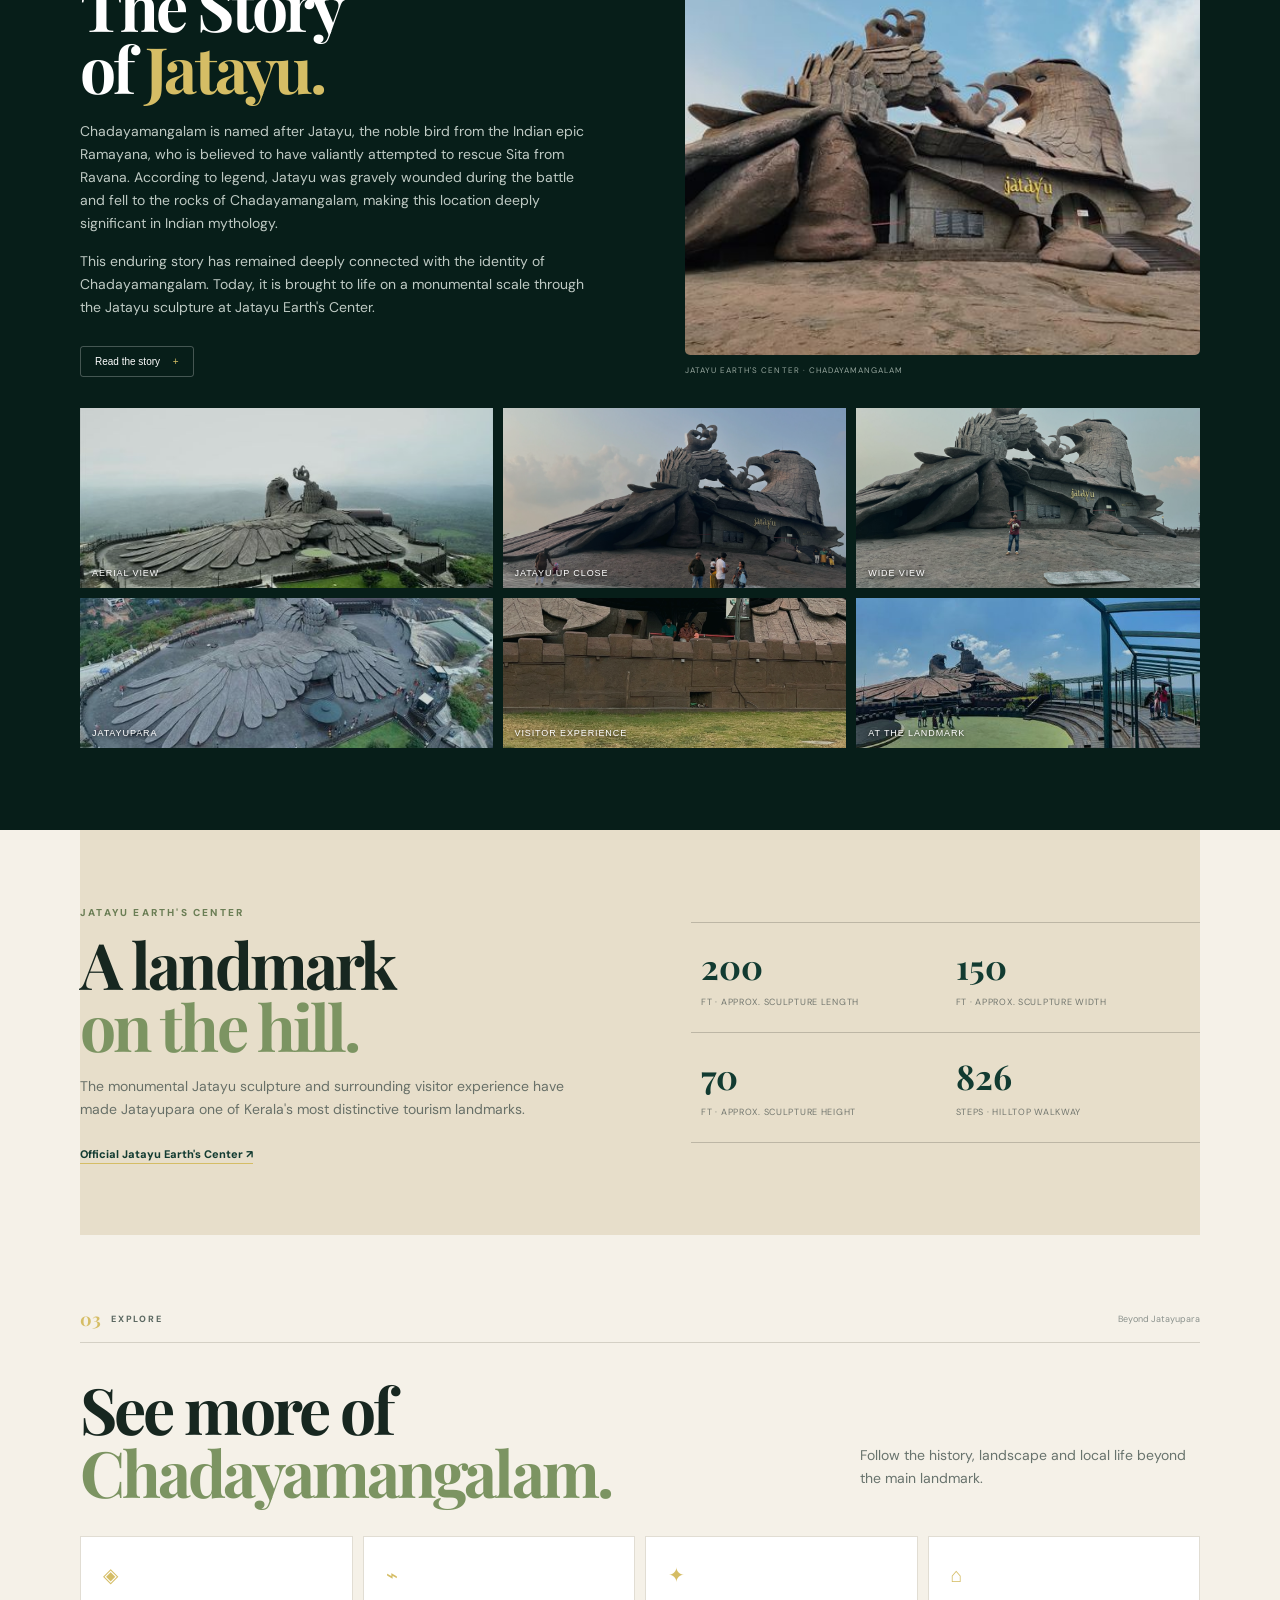
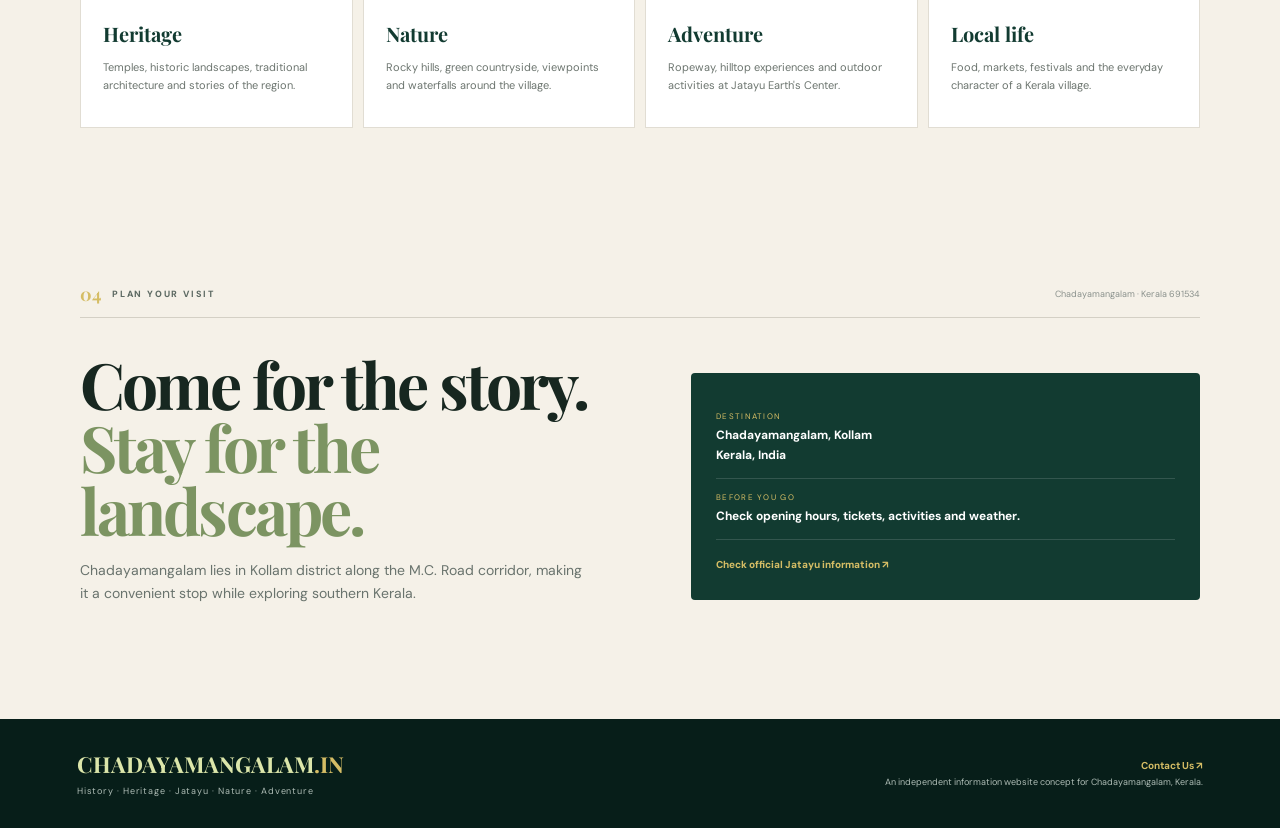
==== commit 5f3eccb2: "Add files via upload" ====
--- a/index.html
+++ b/index.html
@@ -20,10 +20,11 @@
       <span class="visitor-caption">TOTAL VISITORS</span>
       <span class="visitor-total" id="visitorTotal" aria-live="polite">0</span>
     </div>
+    <span class="visitor-divider" aria-hidden="true"></span>
     <div class="visitor-live-block">
-      <span class="visitor-live-dot" aria-hidden="true"></span>
-      <span class="visitor-caption">LIVE NOW</span>
-      <span class="visitor-live" id="visitorLive" aria-live="polite">0</span>
+      <span class="visitor-caption visitor-live-caption"><i class="visitor-live-dot" aria-hidden="true"></i>LIVE NOW</span>
+      <span class="visitor-live-value" id="visitorLiveValue" aria-label="Current visitors">—</span>
+      <img class="visitor-live-source" id="visitorLiveSource" alt="" aria-hidden="true">
     </div>
   </div>
   <nav class="nav">
--- a/styles.css
+++ b/styles.css
@@ -83,11 +83,12 @@
 
 
 /* Visitor counter — custom Chadayamangalam design powered by Stats4U. */
-.visitor-counter{display:flex;align-items:center;gap:14px;margin-left:auto;margin-right:22px;padding:7px 10px 7px 12px;border:1px solid rgba(18,59,49,.14);border-radius:999px;background:rgba(255,255,255,.58);backdrop-filter:blur(12px);box-shadow:0 7px 22px rgba(18,59,49,.07);white-space:nowrap;transform:translateZ(0)}
-.visitor-total-block{display:flex;align-items:baseline;gap:6px}.visitor-caption{font-size:7px;letter-spacing:.14em;font-weight:800;color:#7b837d}.visitor-total{font-variant-numeric:tabular-nums;font-size:16px;line-height:1;font-weight:800;letter-spacing:.02em;color:var(--green);min-width:58px;text-align:right}.visitor-live-block{display:flex;align-items:center;gap:5px;padding-left:12px;border-left:1px solid rgba(18,59,49,.12)}.visitor-live{font-variant-numeric:tabular-nums;font-size:11px;line-height:1;font-weight:800;color:var(--green);min-width:14px;text-align:right}.visitor-live-dot{width:6px;height:6px;border-radius:50%;background:#36a269;box-shadow:0 0 0 0 rgba(54,162,105,.45);animation:visitorPulse 1.8s ease-out infinite}.visitor-counter.is-loading .visitor-total{opacity:.55}.visitor-counter.is-live .visitor-live{animation:liveNumberPulse 1.2s ease-in-out}.visitor-total.counting{animation:counterSettle .28s ease-out}@keyframes visitorPulse{0%{box-shadow:0 0 0 0 rgba(54,162,105,.5)}70%{box-shadow:0 0 0 6px rgba(54,162,105,0)}100%{box-shadow:0 0 0 0 rgba(54,162,105,0)}}@keyframes liveNumberPulse{0%{transform:translateY(2px);opacity:.45}100%{transform:translateY(0);opacity:1}}@keyframes counterSettle{0%{transform:translateY(-2px);opacity:.6}100%{transform:translateY(0);opacity:1}}
-@media(max-width:980px){.visitor-counter{margin-right:10px;gap:9px}.visitor-caption{font-size:6px}.visitor-total{font-size:14px}.visitor-live-block{padding-left:9px}}
-@media(max-width:800px){.visitor-counter{position:absolute;right:58px;top:9px;margin:0;padding:6px 8px 6px 10px;background:rgba(255,255,255,.82)}.visitor-total{font-size:13px;min-width:52px}.visitor-live{font-size:10px}.nav{top:62px}}
-@media(max-width:520px){.visitor-counter{right:50px;top:10px;gap:7px}.visitor-caption{letter-spacing:.1em}.visitor-total{font-size:12px;min-width:45px}.visitor-live-block{padding-left:7px}.visitor-live-dot{width:5px;height:5px}}
-@media(prefers-reduced-motion:reduce){.visitor-live-dot{animation:none}.visitor-counter.is-live .visitor-live,.visitor-total.counting{animation:none}}
+.visitor-counter{display:flex;align-items:center;gap:12px;margin-left:auto;margin-right:22px;padding:7px 11px 7px 12px;border:1px solid rgba(18,59,49,.14);border-radius:999px;background:rgba(255,255,255,.58);backdrop-filter:blur(12px);box-shadow:0 7px 22px rgba(18,59,49,.07);white-space:nowrap;transform:translateZ(0)}
+.visitor-total-block,.visitor-live-block{display:flex;align-items:center;gap:7px}.visitor-live-block{min-width:54px}.visitor-caption{font-size:7px;letter-spacing:.14em;font-weight:800;color:#7b837d}.visitor-live-caption{display:flex;align-items:center;gap:4px}.visitor-total,.visitor-live-value{font-variant-numeric:tabular-nums;font-size:16px;line-height:1;font-weight:800;letter-spacing:.02em;color:var(--green);min-width:24px;text-align:right}.visitor-total{min-width:58px}.visitor-counter.is-loading .visitor-total{opacity:.55}.visitor-total.counting{animation:counterSettle .28s ease-out}@keyframes counterSettle{0%{transform:translateY(-2px);opacity:.6}100%{transform:translateY(0);opacity:1}}
+.visitor-divider{width:1px;height:24px;background:rgba(18,59,49,.13)}.visitor-live-dot{width:6px;height:6px;border-radius:50%;background:#27a66f;box-shadow:0 0 0 0 rgba(39,166,111,.45);animation:livePulse 1.8s infinite}.visitor-live-source{display:block;width:auto;height:20px;max-width:48px;object-fit:contain}.visitor-live-value{font-size:15px;min-width:12px}.visitor-live-value[hidden],.visitor-live-source[hidden]{display:none}@keyframes livePulse{0%,100%{box-shadow:0 0 0 0 rgba(39,166,111,.38)}50%{box-shadow:0 0 0 5px rgba(39,166,111,0)}}
+@media(max-width:980px){.visitor-counter{margin-right:10px;gap:8px}.visitor-caption{font-size:6px}.visitor-total{font-size:14px}.visitor-live-source{height:18px;max-width:42px}.visitor-live-block{gap:5px}}
+@media(max-width:800px){.visitor-counter{position:absolute;right:58px;top:9px;margin:0;padding:6px 8px 6px 10px;background:rgba(255,255,255,.82)}.visitor-total{font-size:13px;min-width:52px}.visitor-live-source{height:16px;max-width:38px}.visitor-live-value{font-size:13px}.visitor-divider{height:20px}.nav{top:62px}}
+@media(max-width:520px){.visitor-counter{right:50px;top:10px;gap:6px}.visitor-caption{letter-spacing:.1em}.visitor-total{font-size:12px;min-width:45px}.visitor-live-block{min-width:40px}.visitor-live-source{height:15px;max-width:34px}}
+@media(prefers-reduced-motion:reduce){.visitor-total.counting{animation:none}.visitor-live-dot{animation:none}}
 
 .stats4u-engine{position:absolute;width:1px;height:1px;overflow:hidden;opacity:0;pointer-events:none;left:-10000px;top:auto}
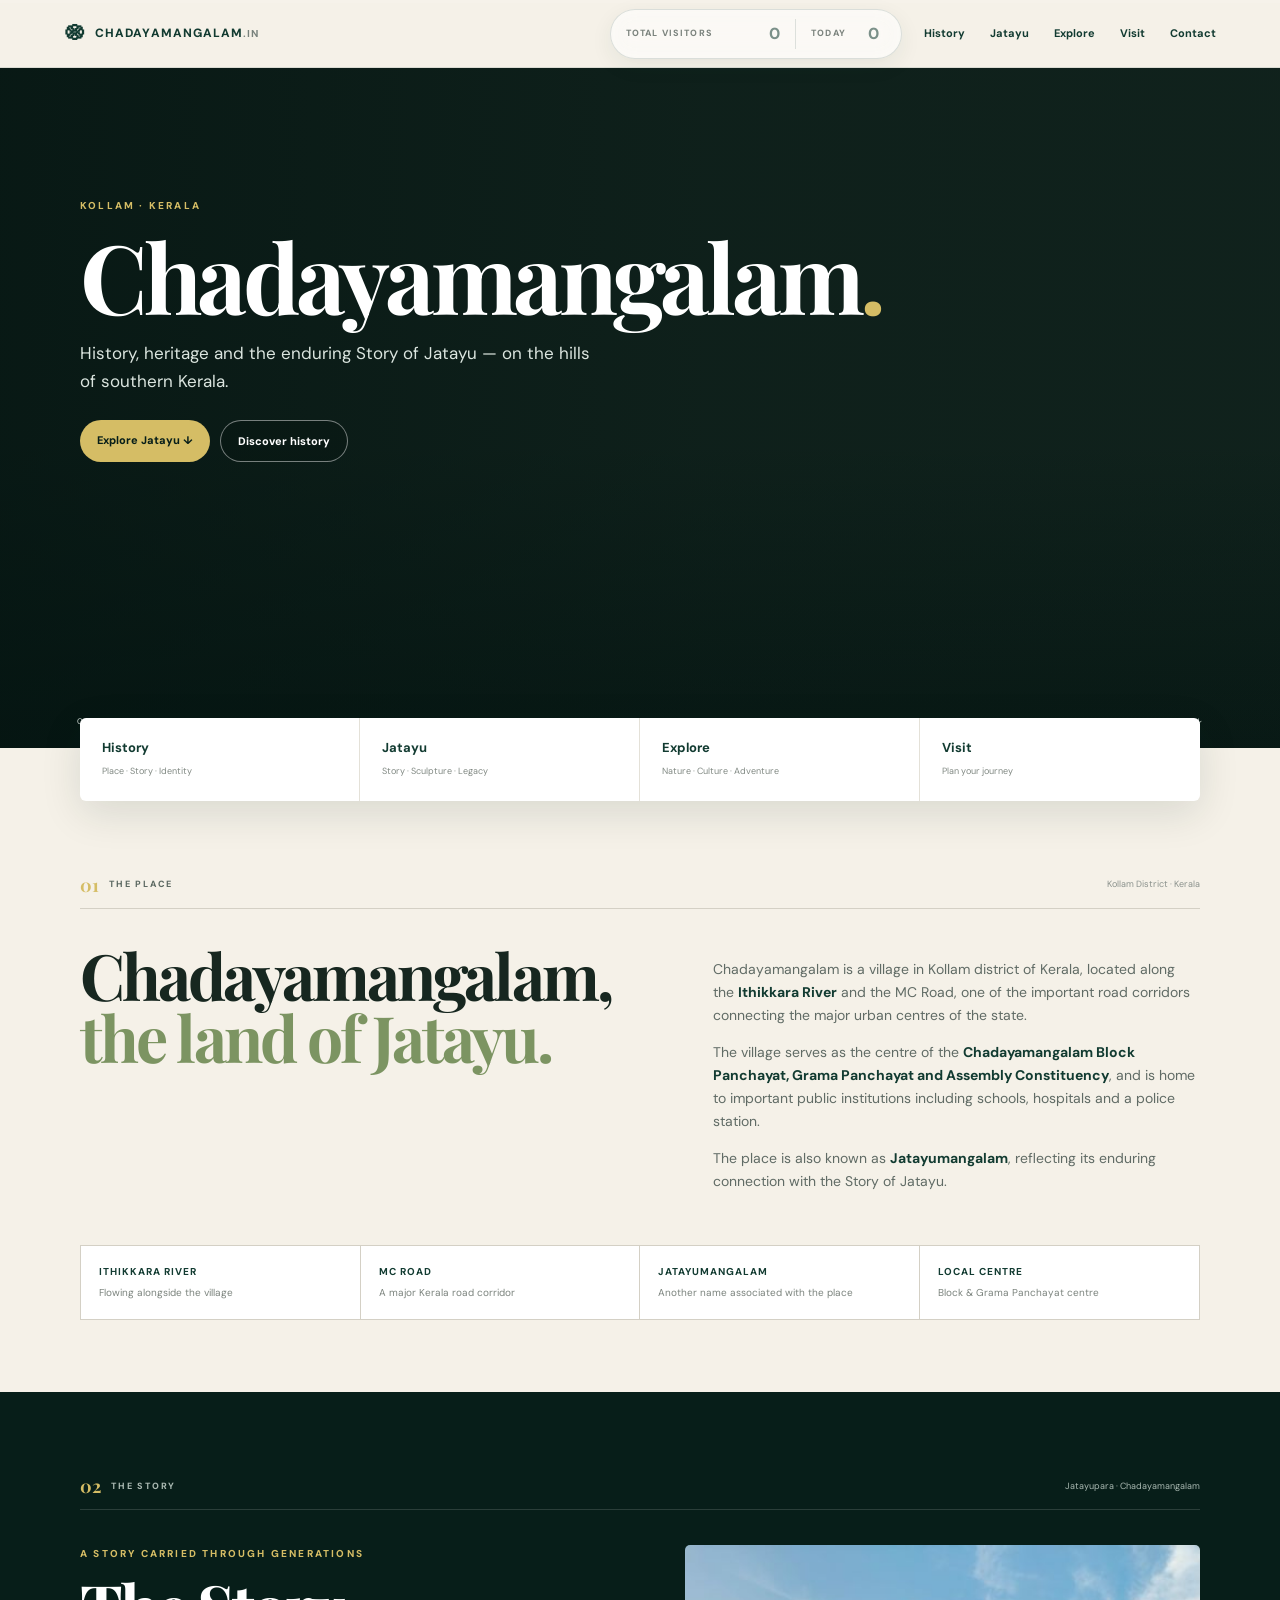
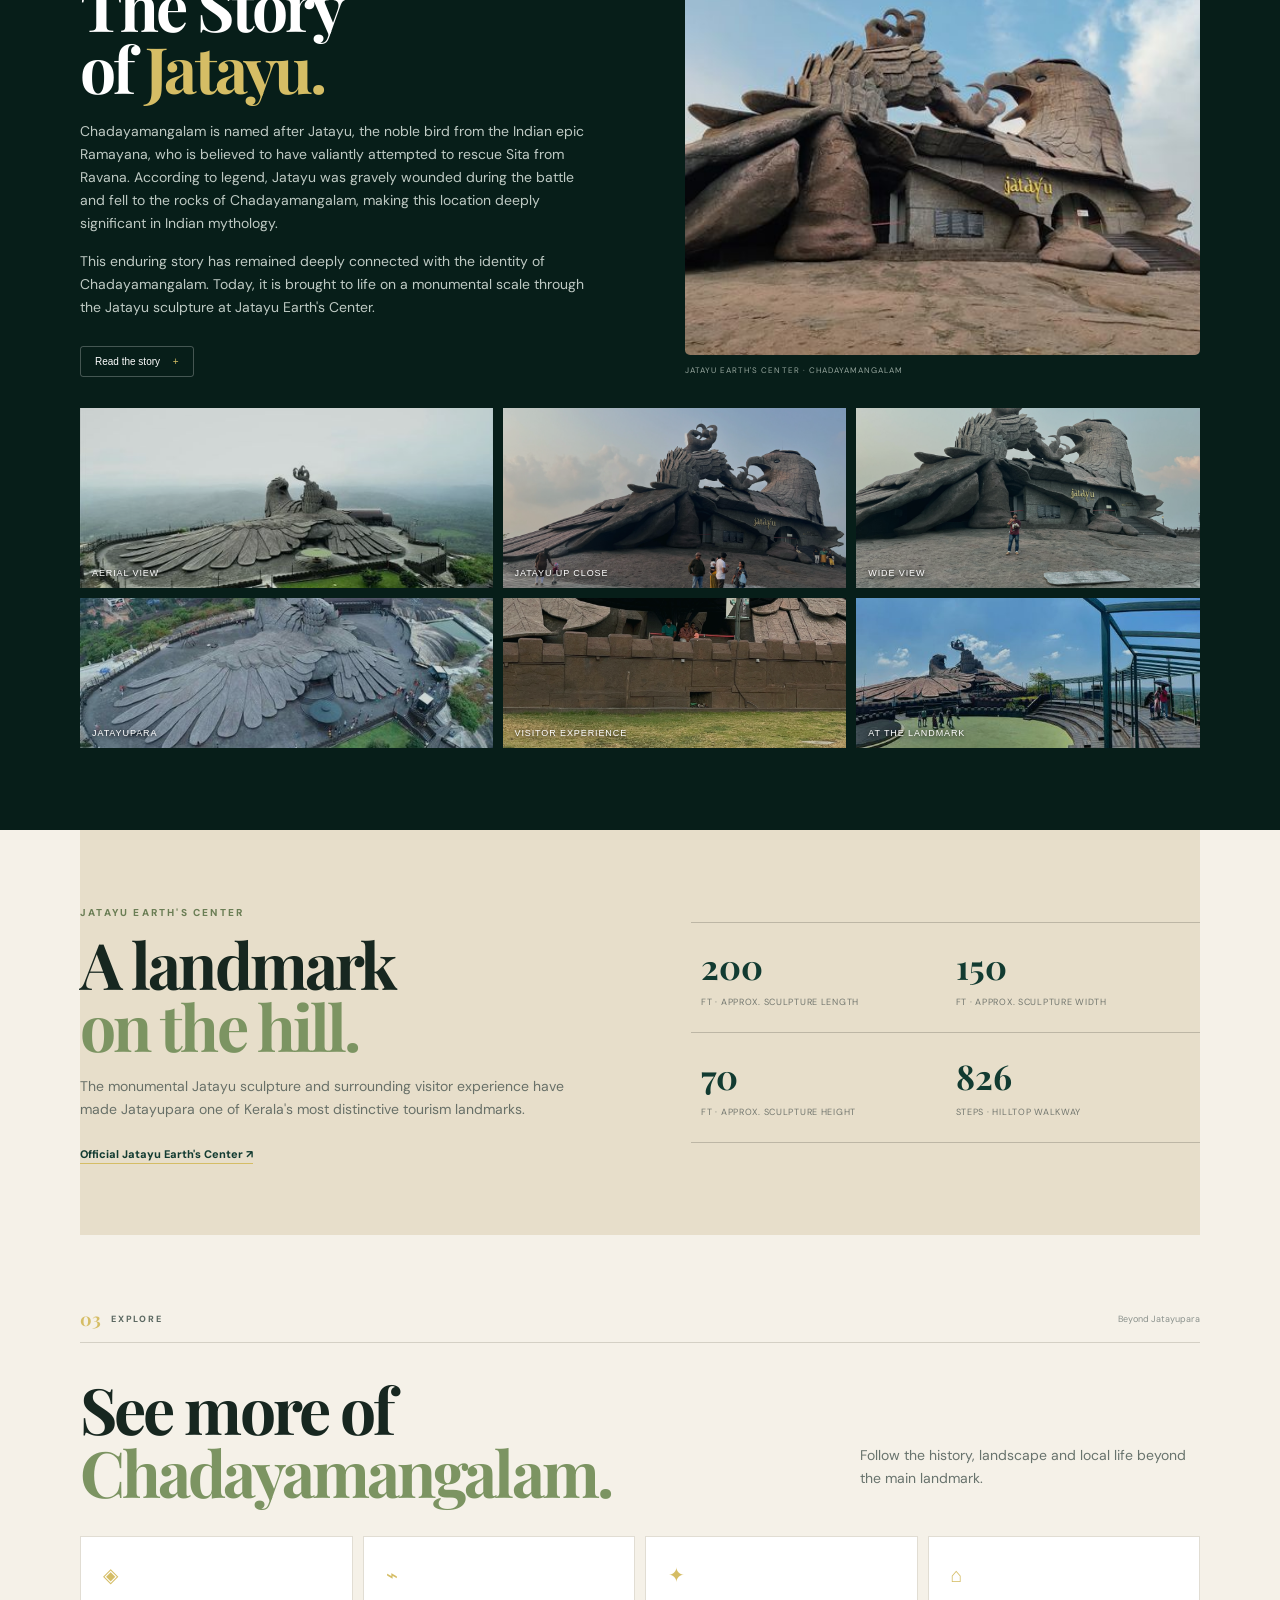
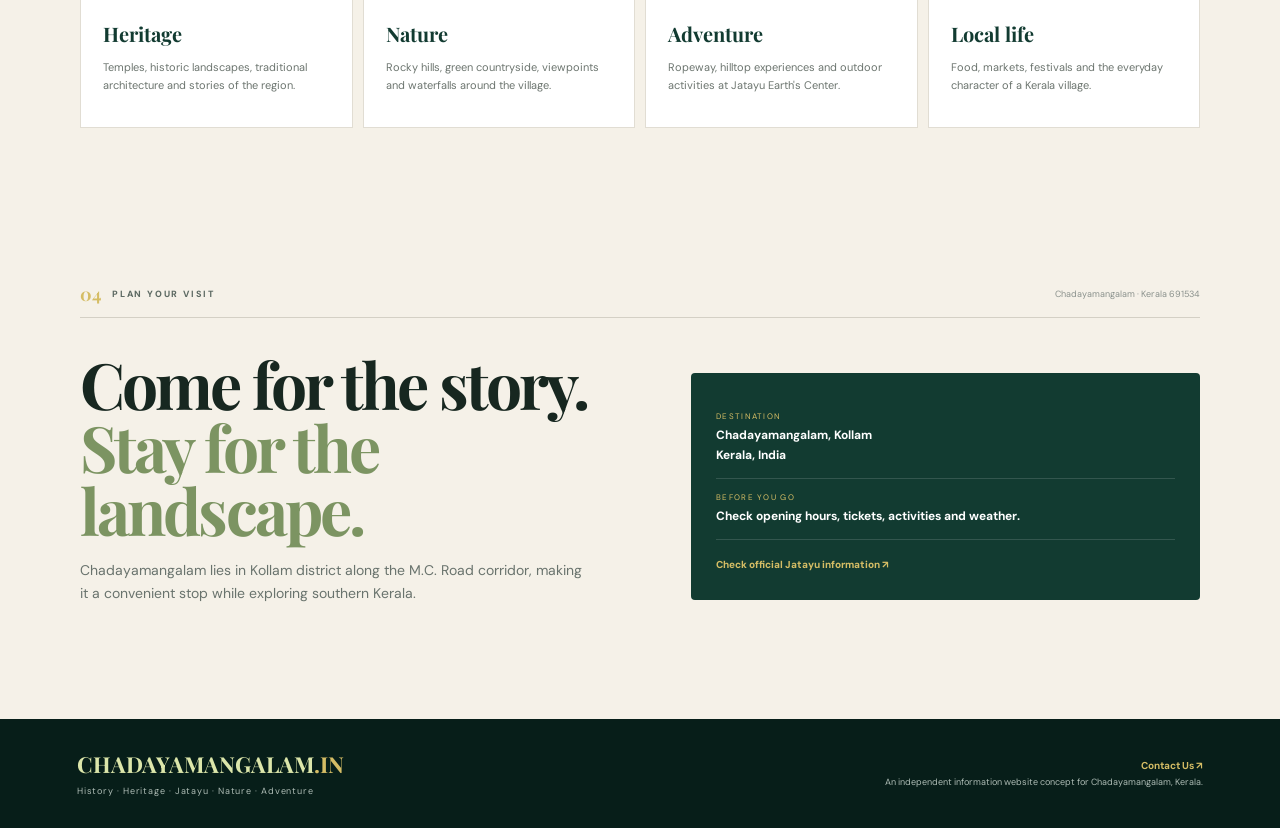
==== commit ae19c345: "Add files via upload" ====
--- a/index.html
+++ b/index.html
@@ -21,10 +21,9 @@
       <span class="visitor-total" id="visitorTotal" aria-live="polite">0</span>
     </div>
     <span class="visitor-divider" aria-hidden="true"></span>
-    <div class="visitor-live-block">
-      <span class="visitor-caption visitor-live-caption"><i class="visitor-live-dot" aria-hidden="true"></i>LIVE NOW</span>
-      <span class="visitor-live-value" id="visitorLiveValue" aria-label="Current visitors">—</span>
-      <img class="visitor-live-source" id="visitorLiveSource" alt="" aria-hidden="true">
+    <div class="visitor-today-block">
+      <span class="visitor-caption">TODAY</span>
+      <span class="visitor-today-value" id="visitorToday" aria-label="Visitors today">0</span>
     </div>
   </div>
   <nav class="nav">
--- a/styles.css
+++ b/styles.css
@@ -10,7 +10,7 @@
 footer{background:var(--deep);color:#aebcb5;padding:30px max(6vw,24px);display:flex;justify-content:space-between;gap:30px;align-items:center}footer strong{font:700 22px "Playfair Display";color:#dce6aa}footer strong span{color:var(--gold)}footer p{margin:3px 0 0;font-size:9px;letter-spacing:.1em}.footer-right{font-size:9px;text-align:right}
 .lightbox{position:fixed;inset:0;background:rgba(0,0,0,.88);z-index:100;display:none;place-items:center;padding:30px}.lightbox.open{display:grid}.lightbox img{max-width:min(1000px,92vw);max-height:88vh;object-fit:contain}.close-lightbox{position:absolute;top:20px;right:25px;color:white;background:none;border:0;font-size:38px;cursor:pointer}
 @media(max-width:800px){.topbar{height:62px}.nav{display:none;position:absolute;top:62px;left:0;right:0;background:var(--cream);padding:15px 6vw;flex-direction:column;gap:14px;border-bottom:1px solid var(--line)}.nav.open{display:flex}.menu-btn{display:block}.hero{margin-top:62px;height:650px}.hero-content{width:88vw;padding-top:125px}.quickbar{grid-template-columns:1fr 1fr;margin-top:-18px}.quickbar a{padding:15px}.history-intro,.jatayu-layout,.landmark-main,.visit-grid{grid-template-columns:1fr;gap:35px}.explore-head{display:block}.explore-grid{grid-template-columns:1fr 1fr}.image-strip{grid-template-columns:1fr 1fr}.gallery-card:first-child{grid-column:1/-1}.jatayu-photo img{height:330px}.section{padding:65px 0}}
-@media(max-width:520px){.hero{min-height:590px;height:590px}.hero-content{padding-top:105px}h1{font-size:57px}.hero-content>p:not(.eyebrow){font-size:15px}.hero-buttons{flex-wrap:wrap}.hero-bottom span:last-child{display:none}.quickbar{width:92vw}.quickbar a{padding:13px 14px}.section{width:88vw;padding:55px 0}.section-top{margin-bottom:25px}.history-tabs{overflow:auto}.tab{white-space:nowrap}.tab-panel p{display:block;margin:5px 0}.image-strip,.explore-grid{grid-template-columns:1fr}.gallery-card:first-child{grid-column:auto}.gallery-card{height:180px}.jatayu-photo img{height:270px}footer{display:block}.footer-right{text-align:left;margin-top:18px}}
+@media(max-width:520px){.hero{min-height:590px;height:590px}.hero-content{width:calc(100vw - 28px);max-width:none;padding-top:105px}h1{font-size:clamp(38px,12.5vw,50px);white-space:nowrap;letter-spacing:-.085em;line-height:.92;width:100%;max-width:100%;margin-right:0;transform:none;overflow:visible}.hero-content>p:not(.eyebrow){font-size:15px}.hero-buttons{flex-wrap:wrap}.hero-bottom span:last-child{display:none}.quickbar{width:92vw}.quickbar a{padding:13px 14px}.section{width:88vw;padding:55px 0}.section-top{margin-bottom:25px}.history-tabs{overflow:auto}.tab{white-space:nowrap}.tab-panel p{display:block;margin:5px 0}.image-strip,.explore-grid{grid-template-columns:1fr}.gallery-card:first-child{grid-column:auto}.gallery-card{height:180px}.jatayu-photo img{height:270px}footer{display:block}.footer-right{text-align:left;margin-top:18px}}
 .place-highlight{display:grid;grid-template-columns:repeat(4,1fr);margin-top:38px;border:1px solid var(--line);background:#fff}.place-highlight div{padding:18px;border-right:1px solid var(--line)}.place-highlight div:last-child{border-right:0}.place-highlight b{display:block;font-size:10px;letter-spacing:.1em;color:var(--green)}.place-highlight span{display:block;font-size:10px;color:#7b837d;margin-top:4px}@media(max-width:800px){.place-highlight{grid-template-columns:1fr 1fr}.place-highlight div:nth-child(2){border-right:0}.place-highlight div:nth-child(-n+2){border-bottom:1px solid var(--line)}}@media(max-width:520px){.place-highlight{grid-template-columns:1fr}.place-highlight div{border-right:0;border-bottom:1px solid var(--line)}.place-highlight div:last-child{border-bottom:0}}
 /* Contact page */
 .contact-page{padding-top:68px}.contact-hero{background:linear-gradient(135deg,var(--deep),var(--green));color:#fff;min-height:360px;display:grid;place-items:center;position:relative;overflow:hidden}.contact-hero:after{content:"";position:absolute;width:520px;height:520px;border:1px solid rgba(213,189,101,.18);border-radius:50%;right:-160px;top:-250px}.contact-hero-inner{width:min(1120px,88vw);position:relative;z-index:1;padding:70px 0}.contact-hero h1{font:800 clamp(54px,7vw,88px) "Playfair Display",serif;line-height:.95;margin:12px 0 18px}.contact-hero h1 em{color:var(--gold);font-style:normal}.contact-hero p{max-width:600px;color:#c5d0ca;font-size:15px}.contact-section{padding-top:78px;padding-bottom:90px}.contact-grid{display:grid;grid-template-columns:1fr 1fr;gap:8vw;align-items:start}.contact-intro .number{display:inline-block;margin-right:10px}.contact-intro .label{display:inline-block}.contact-intro h2{font:700 clamp(43px,5vw,64px) "Playfair Display",serif;line-height:1.05;color:var(--green);margin:35px 0 18px}.contact-intro h2 em{color:#7c9462;font-style:normal}.contact-intro p{color:var(--muted);max-width:430px}.map-button{display:inline-block;margin-top:18px;padding:11px 16px;border:1px solid var(--green);color:var(--green);font-size:10px;font-weight:800;text-decoration:none;border-radius:3px}.contact-card{background:#fff;border:1px solid #dfdbd1;box-shadow:0 18px 45px rgba(18,59,49,.08);padding:8px 28px}.contact-item{display:grid;grid-template-columns:40px 1fr;gap:12px;padding:26px 0;border-bottom:1px solid #e7e3da}.contact-item:last-child{border-bottom:0}.contact-icon{width:34px;height:34px;border:1px solid #d6ccb1;border-radius:50%;display:grid;place-items:center;color:var(--green);font-size:16px}.contact-item small{display:block;color:#7a817c;font-size:8px;font-weight:800;letter-spacing:.18em;margin-bottom:7px}.contact-item address{font-style:normal;color:var(--ink);line-height:1.75}.contact-item a{display:block;color:var(--green);font-weight:700;text-decoration:none;margin-bottom:5px}.contact-note{display:block;color:#7c847e;font-size:10px}.contact-band{background:var(--sand);padding:54px max(6vw,24px);display:flex;justify-content:space-between;align-items:center;gap:30px}.contact-band h2{font:700 clamp(32px,4vw,50px) "Playfair Display",serif;color:var(--green);margin:8px 0 0}.contact-actions{display:flex;gap:10px;flex-wrap:wrap}.contact-actions a{background:var(--green);color:#fff;text-decoration:none;padding:12px 18px;font-size:10px;font-weight:800;border-radius:3px}.contact-actions a:last-child{background:transparent;color:var(--green);border:1px solid var(--green)}.footer-contact{color:#d5bd65;text-decoration:none;font-size:10px;font-weight:700}@media(max-width:800px){.contact-page{padding-top:62px}.contact-grid{grid-template-columns:1fr;gap:40px}.contact-band{display:block}.contact-actions{margin-top:22px}}@media(max-width:520px){.contact-hero{min-height:330px}.contact-hero-inner{padding:55px 0}.contact-card{padding:4px 20px}.contact-item{grid-template-columns:34px 1fr}.contact-band{padding-top:42px;padding-bottom:42px}}
@@ -83,12 +83,12 @@
 
 
 /* Visitor counter — custom Chadayamangalam design powered by Stats4U. */
-.visitor-counter{display:flex;align-items:center;gap:12px;margin-left:auto;margin-right:22px;padding:7px 11px 7px 12px;border:1px solid rgba(18,59,49,.14);border-radius:999px;background:rgba(255,255,255,.58);backdrop-filter:blur(12px);box-shadow:0 7px 22px rgba(18,59,49,.07);white-space:nowrap;transform:translateZ(0)}
-.visitor-total-block,.visitor-live-block{display:flex;align-items:center;gap:7px}.visitor-live-block{min-width:54px}.visitor-caption{font-size:7px;letter-spacing:.14em;font-weight:800;color:#7b837d}.visitor-live-caption{display:flex;align-items:center;gap:4px}.visitor-total,.visitor-live-value{font-variant-numeric:tabular-nums;font-size:16px;line-height:1;font-weight:800;letter-spacing:.02em;color:var(--green);min-width:24px;text-align:right}.visitor-total{min-width:58px}.visitor-counter.is-loading .visitor-total{opacity:.55}.visitor-total.counting{animation:counterSettle .28s ease-out}@keyframes counterSettle{0%{transform:translateY(-2px);opacity:.6}100%{transform:translateY(0);opacity:1}}
-.visitor-divider{width:1px;height:24px;background:rgba(18,59,49,.13)}.visitor-live-dot{width:6px;height:6px;border-radius:50%;background:#27a66f;box-shadow:0 0 0 0 rgba(39,166,111,.45);animation:livePulse 1.8s infinite}.visitor-live-source{display:block;width:auto;height:20px;max-width:48px;object-fit:contain}.visitor-live-value{font-size:15px;min-width:12px}.visitor-live-value[hidden],.visitor-live-source[hidden]{display:none}@keyframes livePulse{0%,100%{box-shadow:0 0 0 0 rgba(39,166,111,.38)}50%{box-shadow:0 0 0 5px rgba(39,166,111,0)}}
-@media(max-width:980px){.visitor-counter{margin-right:10px;gap:8px}.visitor-caption{font-size:6px}.visitor-total{font-size:14px}.visitor-live-source{height:18px;max-width:42px}.visitor-live-block{gap:5px}}
-@media(max-width:800px){.visitor-counter{position:absolute;right:58px;top:9px;margin:0;padding:6px 8px 6px 10px;background:rgba(255,255,255,.82)}.visitor-total{font-size:13px;min-width:52px}.visitor-live-source{height:16px;max-width:38px}.visitor-live-value{font-size:13px}.visitor-divider{height:20px}.nav{top:62px}}
-@media(max-width:520px){.visitor-counter{right:50px;top:10px;gap:6px}.visitor-caption{letter-spacing:.1em}.visitor-total{font-size:12px;min-width:45px}.visitor-live-block{min-width:40px}.visitor-live-source{height:15px;max-width:34px}}
-@media(prefers-reduced-motion:reduce){.visitor-total.counting{animation:none}.visitor-live-dot{animation:none}}
+.visitor-counter{display:flex;align-items:center;gap:15px;margin-left:auto;margin-right:22px;padding:9px 14px 9px 15px;border:1px solid rgba(18,59,49,.14);border-radius:999px;background:rgba(255,255,255,.58);backdrop-filter:blur(12px);box-shadow:0 7px 22px rgba(18,59,49,.07);white-space:nowrap;transform:translateZ(0)}
+.visitor-total-block,.visitor-today-block{display:flex;align-items:center;gap:9px}.visitor-today-block{min-width:76px}.visitor-caption{font-size:9px;letter-spacing:.13em;font-weight:800;color:#7b837d}.visitor-total,.visitor-today-value{font-variant-numeric:tabular-nums;font-size:16px;line-height:1;font-weight:800;letter-spacing:.02em;color:var(--green);min-width:24px;text-align:right}.visitor-total{min-width:58px}.visitor-counter.is-loading .visitor-total,.visitor-counter.is-loading .visitor-today-value{opacity:.55}.visitor-total.counting,.visitor-today-value.counting{animation:counterSettle .28s ease-out}@keyframes counterSettle{0%{transform:translateY(-2px);opacity:.6}100%{transform:translateY(0);opacity:1}}
+.visitor-divider{width:1px;height:30px;background:rgba(18,59,49,.13)}
+@media(max-width:980px){.visitor-counter{margin-right:10px;gap:10px;padding:8px 11px 8px 12px}.visitor-caption{font-size:8px}.visitor-total,.visitor-today-value{font-size:15px}.visitor-today-block{min-width:68px}}
+@media(max-width:800px){.visitor-counter{position:absolute;right:58px;top:9px;margin:0;padding:7px 9px 7px 11px;gap:8px;background:rgba(255,255,255,.86)}.visitor-caption{font-size:7px}.visitor-total{font-size:14px;min-width:52px}.visitor-today-value{font-size:15px}.visitor-today-block{min-width:62px}.visitor-divider{height:24px}.nav{top:62px}}
+@media(max-width:520px){.visitor-counter{right:50px;top:10px;gap:6px;padding:6px 7px 6px 9px}.visitor-caption{font-size:6.5px;letter-spacing:.09em}.visitor-total{font-size:13px;min-width:45px}.visitor-today-block{min-width:55px}.visitor-today-value{font-size:14px}}
+@media(prefers-reduced-motion:reduce){.visitor-total.counting,.visitor-today-value.counting{animation:none}}
 
 .stats4u-engine{position:absolute;width:1px;height:1px;overflow:hidden;opacity:0;pointer-events:none;left:-10000px;top:auto}
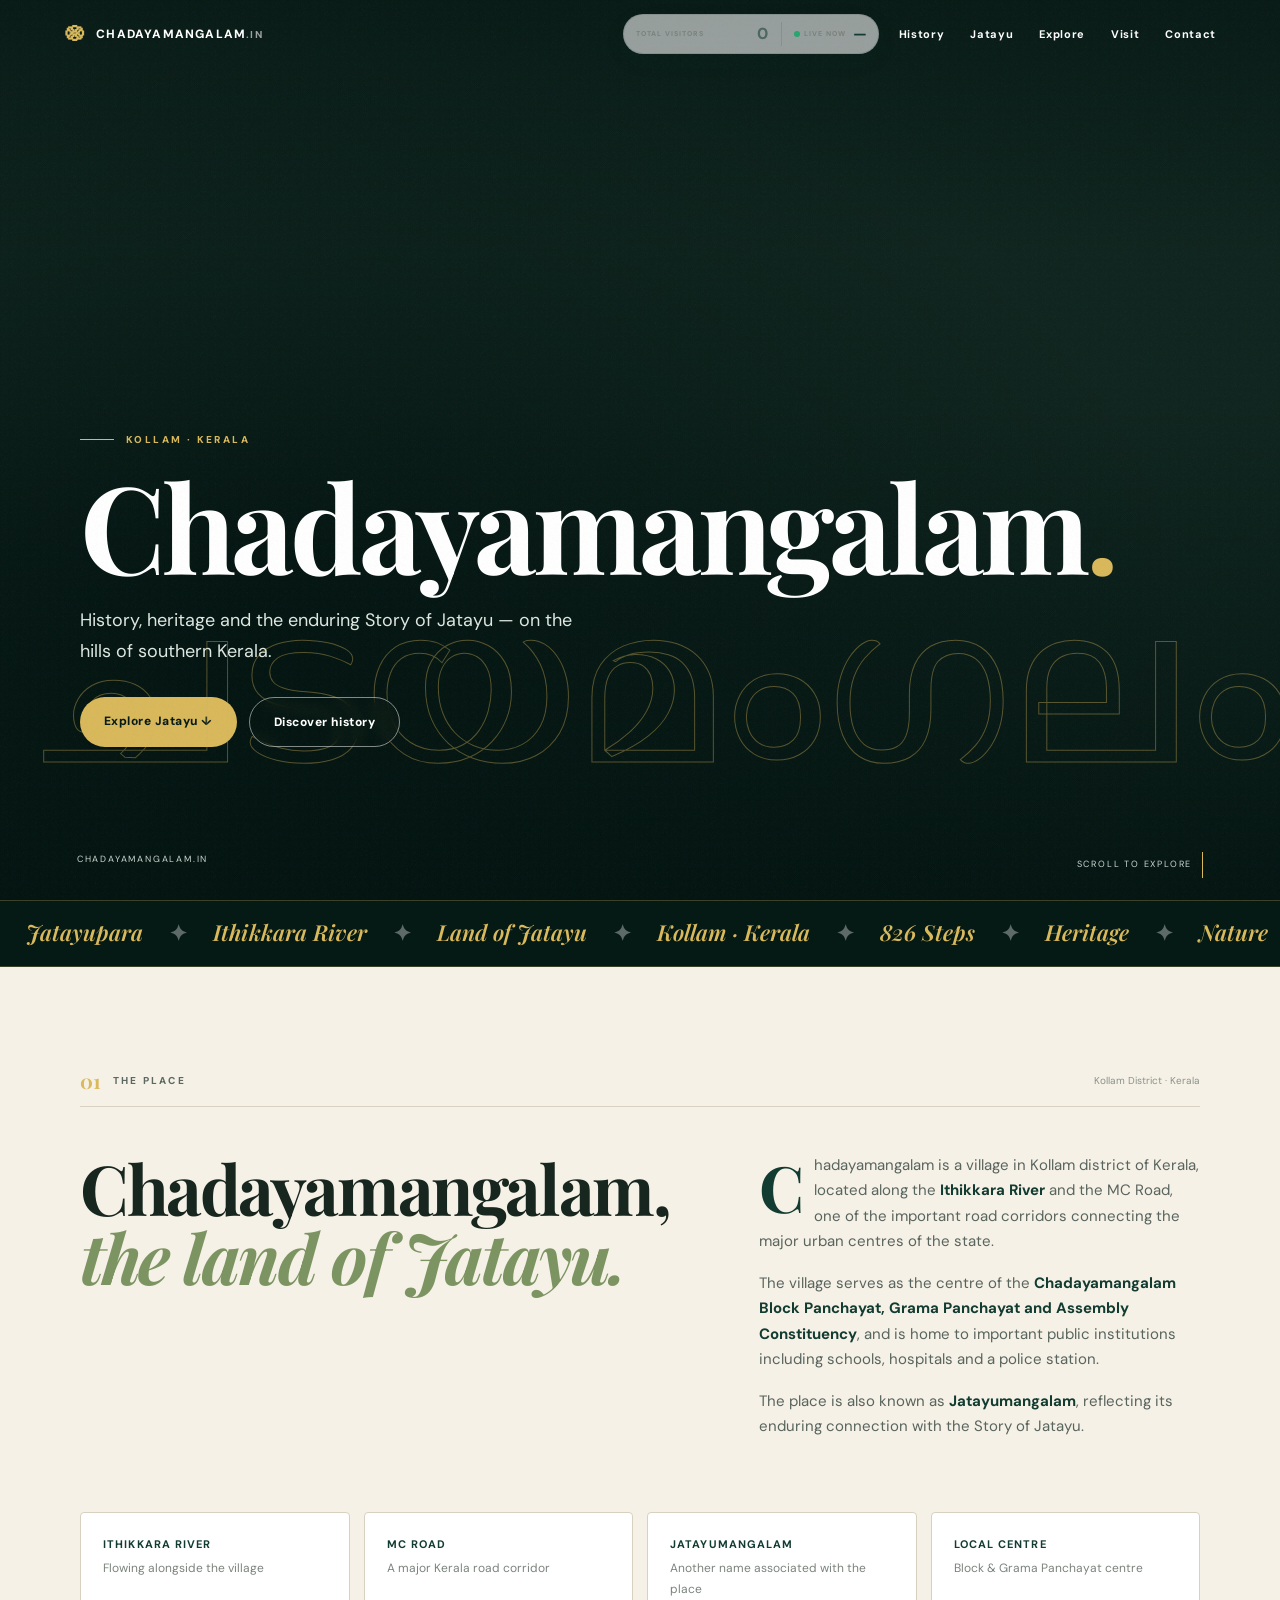
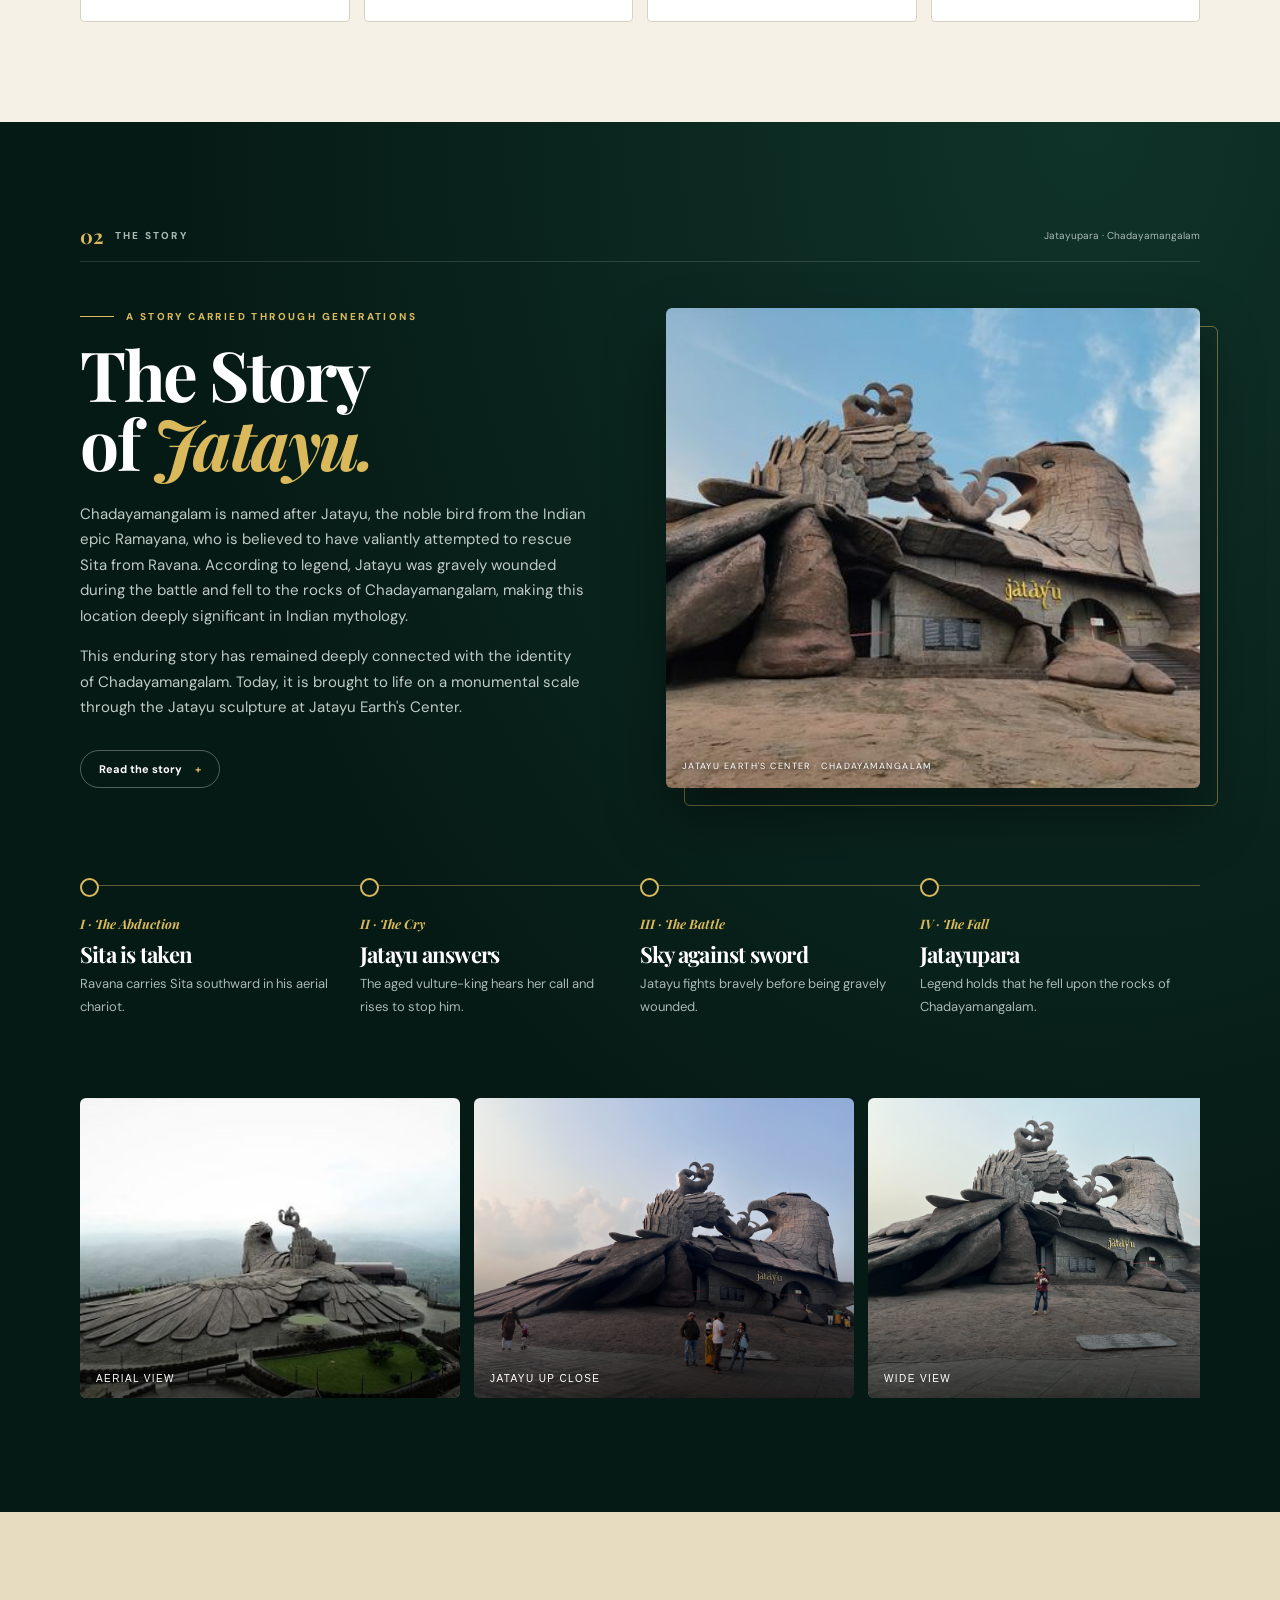
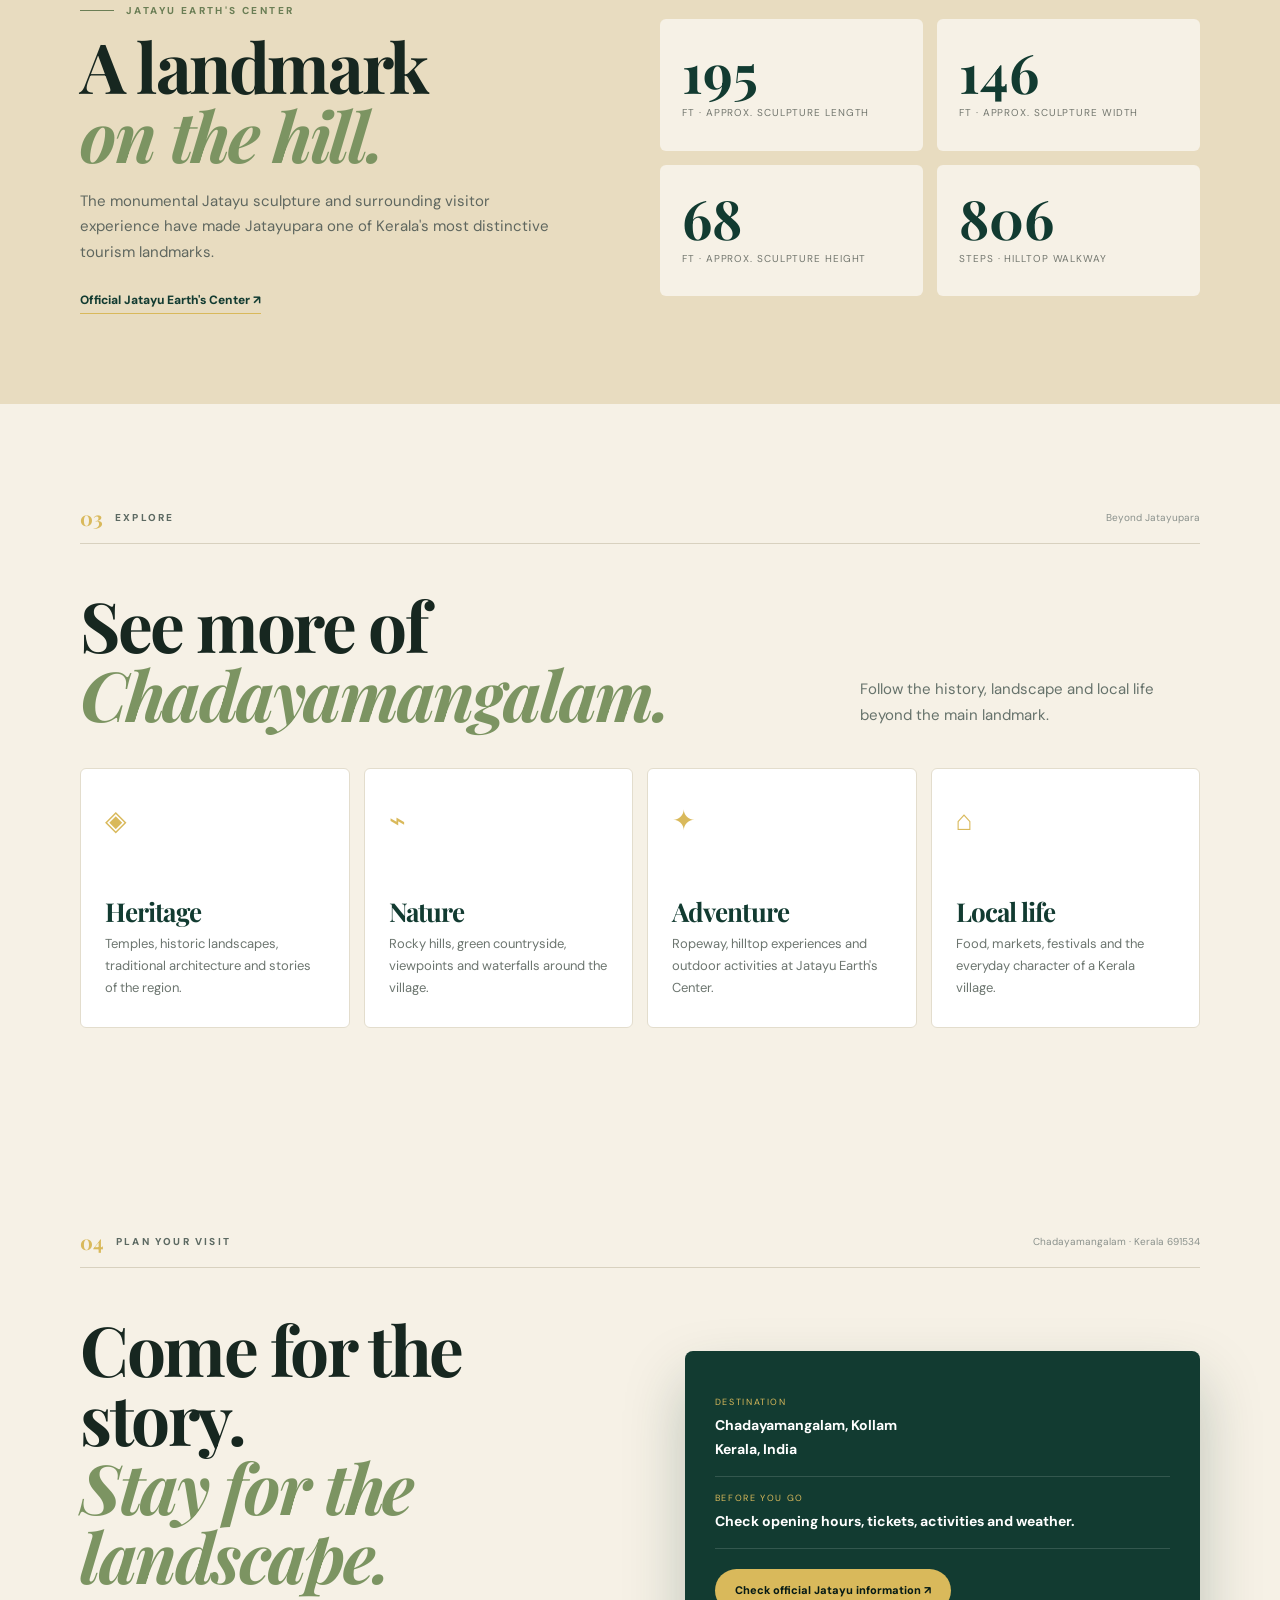
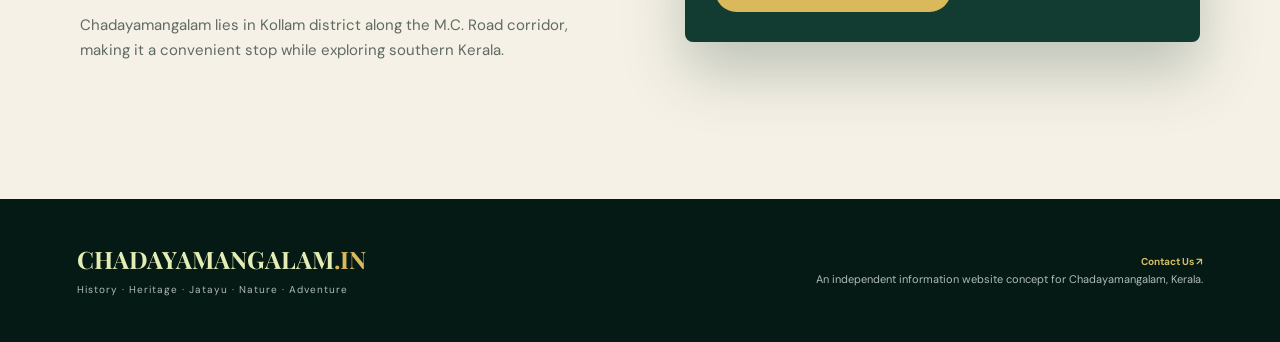
==== commit 0d4862d7: "Add files via upload" ====
--- a/index.html
+++ b/index.html
@@ -7,12 +7,12 @@
 <title>Chadayamangalam.in — History • Heritage • Jatayu</title>
 <link rel="preconnect" href="https://fonts.googleapis.com">
 <link rel="preconnect" href="https://fonts.gstatic.com" crossorigin>
-<link href="https://fonts.googleapis.com/css2?family=DM+Sans:wght@400;500;600;700&family=Playfair+Display:wght@600;700;800&display=swap" rel="stylesheet">
+<link href="https://fonts.googleapis.com/css2?family=DM+Sans:wght@400;500;600;700&family=Playfair+Display:ital,wght@0,600;0,700;0,800;1,600;1,700&family=Noto+Serif+Malayalam:wght@500;700&display=swap" rel="stylesheet">
 <link rel="stylesheet" href="styles.css">
 </head>
 <body>
 
-<header class="topbar">
+<header class="topbar" id="topbar">
   <a class="logo" href="#home"><span class="logo-symbol">𑁍</span><span>CHADAYAMANGALAM<small>.IN</small></span></a>
   <button class="menu-btn" aria-label="Open navigation" aria-expanded="false">☰</button>
   <div class="visitor-counter" id="visitorCounter" aria-label="Website visitor statistics" hidden>
@@ -21,9 +21,10 @@
       <span class="visitor-total" id="visitorTotal" aria-live="polite">0</span>
     </div>
     <span class="visitor-divider" aria-hidden="true"></span>
-    <div class="visitor-today-block">
-      <span class="visitor-caption">TODAY</span>
-      <span class="visitor-today-value" id="visitorToday" aria-label="Visitors today">0</span>
+    <div class="visitor-live-block">
+      <span class="visitor-caption visitor-live-caption"><i class="visitor-live-dot" aria-hidden="true"></i>LIVE NOW</span>
+      <span class="visitor-live-value" id="visitorLiveValue" aria-label="Current visitors">—</span>
+      <img class="visitor-live-source" id="visitorLiveSource" alt="" aria-hidden="true">
     </div>
   </div>
   <nav class="nav">
@@ -48,6 +49,7 @@
 <section id="home" class="hero">
   <video class="hero-video" autoplay muted loop playsinline preload="auto" aria-hidden="true"><source src="assets/jatayu-motion.mp4" type="video/mp4"></video>
   <div class="hero-overlay"></div>
+  <div class="hero-ml ml" aria-hidden="true">ചടയമംഗലം</div>
   <div class="hero-content">
     <div class="eyebrow">Kollam · Kerala</div>
     <h1>Chadayamangalam<span>.</span></h1>
@@ -59,16 +61,11 @@
   </div>
   <div class="hero-bottom">
     <span>CHADAYAMANGALAM.IN</span>
-    <span>SCROLL TO EXPLORE ↓</span>
+    <span>SCROLL TO EXPLORE<i></i></span>
   </div>
 </section>
 
-<section class="quickbar">
-  <a href="#history"><b>History</b><span>Place · Story · Identity</span></a>
-  <a href="#jatayu"><b>Jatayu</b><span>Story · Sculpture · Legacy</span></a>
-  <a href="#explore"><b>Explore</b><span>Nature · Culture · Adventure</span></a>
-  <a href="#visit"><b>Visit</b><span>Plan your journey</span></a>
-</section>
+<div class="marquee" aria-hidden="true"><div><span>Jatayupara</span><em>✦</em><span>Ithikkara River</span><em>✦</em><span>Land of Jatayu</span><em>✦</em><span>Kollam · Kerala</span><em>✦</em><span>826 Steps</span><em>✦</em><span>Heritage</span><em>✦</em><span>Nature</span><em>✦</em><span>Adventure</span><em>✦</em><span>Jatayupara</span><em>✦</em><span>Ithikkara River</span><em>✦</em><span>Land of Jatayu</span><em>✦</em><span>Kollam · Kerala</span><em>✦</em><span>826 Steps</span><em>✦</em><span>Heritage</span><em>✦</em><span>Nature</span><em>✦</em><span>Adventure</span><em>✦</em></div></div>
 
 <section id="history" class="section compact reveal-on-scroll">
   <div class="section-top">
@@ -113,6 +110,13 @@
     </figure>
   </div>
 
+  <div class="timeline">
+    <div><small>I · The Abduction</small><h3>Sita is taken</h3><p>Ravana carries Sita southward in his aerial chariot.</p></div>
+    <div><small>II · The Cry</small><h3>Jatayu answers</h3><p>The aged vulture-king hears her call and rises to stop him.</p></div>
+    <div><small>III · The Battle</small><h3>Sky against sword</h3><p>Jatayu fights bravely before being gravely wounded.</p></div>
+    <div><small>IV · The Fall</small><h3>Jatayupara</h3><p>Legend holds that he fell upon the rocks of Chadayamangalam.</p></div>
+  </div>
+
   <div class="image-strip">
     <button class="gallery-card" data-full="assets/jatayu-aerial.jpg"><img src="assets/jatayu-aerial.jpg" alt="Aerial view of Jatayu Earth's Center"><span>Aerial view</span></button>
     <button class="gallery-card" data-full="assets/jatayu-mahendrajal-front.jpg"><img src="assets/jatayu-mahendrajal-front.jpg" alt="Jatayu sculpture and visitor area"><span>Jatayu up close</span></button>
@@ -123,7 +127,7 @@
   </div>
 </section>
 
-<section class="section landmark reveal-on-scroll">
+<div class="landmark-wrap"><section class="section landmark reveal-on-scroll">
   <div class="landmark-main">
     <div>
       <span class="eyebrow dark-eyebrow">Jatayu Earth's Center</span>
@@ -132,13 +136,13 @@
       <a class="text-link" href="https://jatayuearthscenter.in/" target="_blank" rel="noopener">Official Jatayu Earth's Center ↗</a>
     </div>
     <div class="stats-grid">
-      <div><strong>200</strong><span>ft · approx. sculpture length</span></div>
-      <div><strong>150</strong><span>ft · approx. sculpture width</span></div>
-      <div><strong>70</strong><span>ft · approx. sculpture height</span></div>
-      <div><strong>826</strong><span>steps · hilltop walkway</span></div>
+      <div><strong data-count="200">0</strong><span>ft · approx. sculpture length</span></div>
+      <div><strong data-count="150">0</strong><span>ft · approx. sculpture width</span></div>
+      <div><strong data-count="70">0</strong><span>ft · approx. sculpture height</span></div>
+      <div><strong data-count="826">0</strong><span>steps · hilltop walkway</span></div>
     </div>
   </div>
-</section>
+</section></div>
 
 <section id="explore" class="section explore compact reveal-on-scroll">
   <div class="section-top">
--- a/styles.css
+++ b/styles.css
@@ -1,30 +1,106 @@
-:root{--green:#123b31;--deep:#071e19;--cream:#f5f1e8;--sand:#e7deca;--gold:#d5bd65;--ink:#172720;--muted:#68736d;--line:#d4d0c5;--white:#fff}
-*{box-sizing:border-box}html{scroll-behavior:smooth}body{margin:0;background:var(--cream);color:var(--ink);font:14px/1.65 "DM Sans",sans-serif}.topbar{height:68px;position:fixed;inset:0 0 auto;z-index:50;padding:0 max(5vw,24px);display:flex;align-items:center;justify-content:space-between;background:rgba(245,241,232,.9);backdrop-filter:blur(15px);border-bottom:1px solid rgba(18,59,49,.12)}.logo{display:flex;align-items:center;gap:8px;color:var(--green);text-decoration:none;font-weight:800;font-size:12px;letter-spacing:.09em}.logo-symbol{font-size:22px}.logo small{font-size:10px;color:#78827c}.nav{display:flex;gap:25px}.nav a{font-size:11px;font-weight:700;text-decoration:none;color:var(--green)}.menu-btn{display:none;border:0;background:transparent;color:var(--green);font-size:22px}
-.hero{height:min(680px,90vh);min-height:570px;position:relative;overflow:hidden;color:white;margin-top:68px}.hero-image{position:absolute;width:100%;height:100%;object-fit:cover;object-position:center 45%}.hero-overlay{position:absolute;inset:0;background:linear-gradient(90deg,rgba(4,25,20,.88),rgba(5,29,23,.42) 55%,rgba(5,29,23,.18)),linear-gradient(0deg,rgba(5,25,20,.7),transparent 50%)}.hero-content{position:relative;z-index:2;width:min(1120px,88vw);height:100%;margin:auto;padding-top:130px}.eyebrow{font-size:10px;letter-spacing:.22em;text-transform:uppercase;font-weight:800;color:var(--gold)}h1,h2{font-family:"Playfair Display",serif;line-height:.98;letter-spacing:-.045em}h1{font-size:clamp(58px,8vw,96px);margin:13px 0 17px}h1 span{color:var(--gold)}.hero-content>p:not(.eyebrow){max-width:520px;font-size:17px;color:#dbe5df;margin:0}.hero-buttons{display:flex;gap:10px;margin-top:25px}.button{padding:11px 17px;border-radius:100px;text-decoration:none;font-size:11px;font-weight:800}.button-gold{background:var(--gold);color:var(--deep)}.button-glass{color:white;border:1px solid rgba(255,255,255,.45);background:rgba(0,0,0,.1)}.hero-bottom{position:absolute;z-index:2;bottom:20px;left:6vw;right:6vw;display:flex;justify-content:space-between;color:#d6e0db;font-size:8px;letter-spacing:.18em}
-.quickbar{width:min(1120px,88vw);margin:-30px auto 0;position:relative;z-index:5;background:white;box-shadow:0 12px 40px rgba(15,39,32,.12);display:grid;grid-template-columns:repeat(4,1fr);border-radius:6px;overflow:hidden}.quickbar a{padding:19px 22px;text-decoration:none;color:var(--ink);border-right:1px solid #e4e1d8}.quickbar a:last-child{border:0}.quickbar b{display:block;color:var(--green);font-size:13px}.quickbar span{font-size:9px;color:#818983}
-.section{width:min(1120px,88vw);margin:auto;padding:82px 0}.section.compact{padding-top:72px;padding-bottom:72px}.section-top{display:flex;justify-content:space-between;align-items:center;border-bottom:1px solid var(--line);padding-bottom:11px;margin-bottom:35px}.section-top>div{display:flex;gap:10px;align-items:center}.number{font:700 18px "Playfair Display";color:var(--gold)}.label{font-size:9px;font-weight:800;letter-spacing:.2em;color:#5c6962}.section-note{font-size:9px;color:#8a918c}.history-intro{display:grid;grid-template-columns:1fr 1fr;gap:8vw}.history-intro h2,.explore-head h2{font-size:clamp(44px,5vw,65px);margin:0}.history-intro h2 em,.explore-head h2 em,.landmark h2 em,.visit h2 em{color:#7c9462;font-style:normal}.text{color:#606b65}.text p{max-width:580px}.text strong{color:var(--green)}.history-tabs{display:flex;gap:6px;margin-top:40px;border-bottom:1px solid var(--line)}.tab{border:0;background:transparent;padding:12px 14px;font:600 11px "DM Sans";color:#707a74;cursor:pointer}.tab.active{color:var(--green);box-shadow:inset 0 -2px var(--gold)}.tab-panels{min-height:92px}.tab-panel{display:none;padding:17px 0;color:#67716b}.tab-panel.active{display:block}.tab-panel b{color:var(--green);font-family:"Playfair Display";font-size:20px}.tab-panel p{display:inline;margin-left:16px}
-.jatayu-section{width:100%;max-width:none;background:var(--deep);color:white;padding-left:max(6vw,calc((100vw - 1120px)/2));padding-right:max(6vw,calc((100vw - 1120px)/2))}.light-line{border-color:rgba(255,255,255,.14)}.light-line .label,.light-line .section-note{color:#aab9b2}.jatayu-layout{display:grid;grid-template-columns:1fr 1fr;gap:7vw;align-items:center}.jatayu-copy h2{font-size:clamp(47px,5vw,70px);margin:12px 0 20px}.jatayu-copy h2 em{color:var(--gold);font-style:normal}.jatayu-copy>p{color:#bfcac4;max-width:560px}.jatayu-photo{margin:0;position:relative}.jatayu-photo img{display:block;width:100%;height:410px;object-fit:cover;border-radius:5px}.jatayu-photo figcaption{font-size:8px;letter-spacing:.13em;text-transform:uppercase;color:#95a59d;margin-top:9px}.story-toggle{margin-top:13px;background:transparent;border:1px solid rgba(255,255,255,.25);color:white;padding:9px 14px;font-size:10px;cursor:pointer;border-radius:3px}.story-toggle span{color:var(--gold);margin-left:10px}.story-more{display:none;border-left:2px solid var(--gold);padding-left:14px;margin-top:15px;color:#aebdb6;font-size:12px}.story-more.open{display:block}.image-strip{display:grid;grid-template-columns:1.2fr 1fr 1fr;gap:10px;margin-top:30px}.gallery-card{border:0;background:#102f27;padding:0;position:relative;overflow:hidden;cursor:pointer;height:150px}.gallery-card img{width:100%;height:100%;object-fit:cover;opacity:.82;transition:.35s}.gallery-card:hover img{opacity:1;transform:scale(1.04)}.gallery-card span{position:absolute;left:12px;bottom:10px;color:white;font-size:9px;letter-spacing:.1em;text-transform:uppercase;text-shadow:0 1px 5px #000}
-.landmark{background:var(--sand);padding-top:70px;padding-bottom:70px}.landmark-main{display:grid;grid-template-columns:1fr 1fr;gap:8vw;align-items:center}.dark-eyebrow{color:#6b7e55}.landmark h2{font-size:clamp(45px,5vw,65px);margin:10px 0 17px}.landmark p{max-width:500px;color:#687068}.text-link{display:inline-block;margin-top:10px;color:var(--green);font-weight:800;font-size:11px;text-decoration:none;border-bottom:1px solid var(--gold)}.stats-grid{display:grid;grid-template-columns:1fr 1fr;border-top:1px solid #bdb6a5}.stats-grid div{padding:20px 10px;border-bottom:1px solid #bdb6a5}.stats-grid strong{display:block;font:700 34px "Playfair Display";color:var(--green)}.stats-grid span{font-size:9px;text-transform:uppercase;letter-spacing:.08em;color:#73776f}
-.explore-head{display:flex;justify-content:space-between;align-items:end;margin-bottom:32px}.explore-head p{max-width:340px;color:var(--muted)}.explore-grid{display:grid;grid-template-columns:repeat(4,1fr);gap:10px}.explore-grid article{background:white;border:1px solid #e1ddd3;padding:22px;min-height:180px;transition:.2s}.explore-grid article:hover{transform:translateY(-4px);box-shadow:0 10px 25px rgba(18,59,49,.08)}.icon{font-size:20px;color:var(--gold)}.explore-grid h3{font:700 20px "Playfair Display";color:var(--green);margin:28px 0 5px}.explore-grid p{font-size:11px;color:#6c756f}
-.visit{padding-bottom:100px}.visit-grid{display:grid;grid-template-columns:1fr 1fr;gap:8vw;align-items:center}.visit h2{font-size:clamp(44px,5vw,65px);margin:0 0 18px}.visit p{color:#69736d}.visit-card{background:var(--green);color:white;padding:25px;border-radius:4px}.visit-card div{padding:12px 0;border-bottom:1px solid rgba(255,255,255,.14)}.visit-card small{display:block;color:var(--gold);font-size:8px;letter-spacing:.16em}.visit-card b{display:block;font-size:12px;margin-top:3px}.visit-card a{display:inline-block;margin-top:17px;color:var(--gold);text-decoration:none;font-size:10px;font-weight:800}
-footer{background:var(--deep);color:#aebcb5;padding:30px max(6vw,24px);display:flex;justify-content:space-between;gap:30px;align-items:center}footer strong{font:700 22px "Playfair Display";color:#dce6aa}footer strong span{color:var(--gold)}footer p{margin:3px 0 0;font-size:9px;letter-spacing:.1em}.footer-right{font-size:9px;text-align:right}
-.lightbox{position:fixed;inset:0;background:rgba(0,0,0,.88);z-index:100;display:none;place-items:center;padding:30px}.lightbox.open{display:grid}.lightbox img{max-width:min(1000px,92vw);max-height:88vh;object-fit:contain}.close-lightbox{position:absolute;top:20px;right:25px;color:white;background:none;border:0;font-size:38px;cursor:pointer}
-@media(max-width:800px){.topbar{height:62px}.nav{display:none;position:absolute;top:62px;left:0;right:0;background:var(--cream);padding:15px 6vw;flex-direction:column;gap:14px;border-bottom:1px solid var(--line)}.nav.open{display:flex}.menu-btn{display:block}.hero{margin-top:62px;height:650px}.hero-content{width:88vw;padding-top:125px}.quickbar{grid-template-columns:1fr 1fr;margin-top:-18px}.quickbar a{padding:15px}.history-intro,.jatayu-layout,.landmark-main,.visit-grid{grid-template-columns:1fr;gap:35px}.explore-head{display:block}.explore-grid{grid-template-columns:1fr 1fr}.image-strip{grid-template-columns:1fr 1fr}.gallery-card:first-child{grid-column:1/-1}.jatayu-photo img{height:330px}.section{padding:65px 0}}
-@media(max-width:520px){.hero{min-height:590px;height:590px}.hero-content{width:calc(100vw - 28px);max-width:none;padding-top:105px}h1{font-size:clamp(38px,12.5vw,50px);white-space:nowrap;letter-spacing:-.085em;line-height:.92;width:100%;max-width:100%;margin-right:0;transform:none;overflow:visible}.hero-content>p:not(.eyebrow){font-size:15px}.hero-buttons{flex-wrap:wrap}.hero-bottom span:last-child{display:none}.quickbar{width:92vw}.quickbar a{padding:13px 14px}.section{width:88vw;padding:55px 0}.section-top{margin-bottom:25px}.history-tabs{overflow:auto}.tab{white-space:nowrap}.tab-panel p{display:block;margin:5px 0}.image-strip,.explore-grid{grid-template-columns:1fr}.gallery-card:first-child{grid-column:auto}.gallery-card{height:180px}.jatayu-photo img{height:270px}footer{display:block}.footer-right{text-align:left;margin-top:18px}}
-.place-highlight{display:grid;grid-template-columns:repeat(4,1fr);margin-top:38px;border:1px solid var(--line);background:#fff}.place-highlight div{padding:18px;border-right:1px solid var(--line)}.place-highlight div:last-child{border-right:0}.place-highlight b{display:block;font-size:10px;letter-spacing:.1em;color:var(--green)}.place-highlight span{display:block;font-size:10px;color:#7b837d;margin-top:4px}@media(max-width:800px){.place-highlight{grid-template-columns:1fr 1fr}.place-highlight div:nth-child(2){border-right:0}.place-highlight div:nth-child(-n+2){border-bottom:1px solid var(--line)}}@media(max-width:520px){.place-highlight{grid-template-columns:1fr}.place-highlight div{border-right:0;border-bottom:1px solid var(--line)}.place-highlight div:last-child{border-bottom:0}}
+:root{--green:#123b31;--deep:#061a15;--cream:#f6f1e6;--sand:#e8dcc0;--gold:#d9b95b;--ink:#172720;--muted:#66726b;--line:#d8d1bf;--moss:#7c9462;--clay:#b5542f}
+*{box-sizing:border-box}html{scroll-behavior:smooth}
+body{margin:0;background:var(--cream);color:var(--ink);font:15px/1.7 "DM Sans",sans-serif;-webkit-font-smoothing:antialiased}
+body:before{content:"";position:fixed;inset:0;z-index:200;pointer-events:none;opacity:.05;background-image:url("data:image/svg+xml,%3Csvg xmlns='http://www.w3.org/2000/svg' width='140' height='140'%3E%3Cfilter id='n'%3E%3CfeTurbulence baseFrequency='.9' numOctaves='2'/%3E%3C/filter%3E%3Crect width='140' height='140' filter='url(%23n)'/%3E%3C/svg%3E")}
+h1,h2,h3{font-family:"Playfair Display",serif;line-height:1;letter-spacing:-.035em;margin:0}
+.ml{font-family:"Noto Serif Malayalam",serif}
+.topbar{height:68px;position:fixed;inset:0 0 auto;z-index:90;padding:0 max(5vw,24px);display:flex;align-items:center;gap:14px;transition:.4s;color:#fff}
+.topbar.solid{background:rgba(246,241,230,.92);backdrop-filter:blur(16px);border-bottom:1px solid rgba(18,59,49,.12);color:var(--green)}
+.logo{margin-right:auto;display:flex;align-items:center;gap:9px;color:inherit;text-decoration:none;font-weight:800;font-size:12px;letter-spacing:.1em}.logo-symbol{font-size:22px;color:var(--gold)}.logo small{font-size:10px;opacity:.6}
+.nav{display:flex;gap:26px}.nav a{font-size:11px;font-weight:700;letter-spacing:.06em;text-decoration:none;color:inherit;position:relative;padding:4px 0}
+.nav a:after{content:"";position:absolute;left:0;bottom:0;height:1px;width:100%;background:var(--gold);transform:scaleX(0);transform-origin:left;transition:.35s}.nav a:hover:after{transform:scaleX(1)}
+.menu-btn{display:none;border:0;background:transparent;color:inherit;font-size:22px;cursor:pointer}
+.scroll-progress{position:fixed;top:0;left:0;width:100%;height:3px;z-index:120;pointer-events:none}.scroll-progress span{display:block;height:100%;transform:scaleX(0);transform-origin:left;background:linear-gradient(90deg,var(--gold),var(--clay))}
+/* HERO */
+.hero{height:100vh;min-height:620px;position:relative;overflow:hidden;color:#fff;isolation:isolate;background:#10251f}
+.hero-video{position:absolute;inset:0;width:100%;height:100%;object-fit:cover;z-index:-2;transform:scale(1.08);filter:saturate(.95) contrast(1.05)}
+.hero-overlay{position:absolute;inset:0;z-index:-1;background:radial-gradient(ellipse at 20% 70%,rgba(3,19,16,.82),transparent 65%),linear-gradient(0deg,rgba(3,19,16,.85),transparent 55%),linear-gradient(180deg,rgba(3,19,16,.55),transparent 28%)}
+.hero-ml{position:absolute;right:-1vw;bottom:9vh;font-size:clamp(90px,17vw,250px);line-height:1;color:transparent;-webkit-text-stroke:1px rgba(217,185,91,.38);white-space:nowrap;pointer-events:none;user-select:none}
+.hero-content{width:min(1120px,88vw);height:100%;margin:auto;display:flex;flex-direction:column;justify-content:flex-end;padding-bottom:17vh}
+.eyebrow{font-size:10px;letter-spacing:.24em;text-transform:uppercase;font-weight:800;color:var(--gold);display:flex;align-items:center;gap:12px}.eyebrow:before{content:"";width:34px;height:1px;background:currentColor}
+h1{font-size:clamp(54px,9.5vw,138px);margin:16px 0 20px}h1 span{color:var(--gold)}
+.hero-content>p{max-width:520px;font-size:18px;color:#dfe8e2;margin:0}
+.hero-buttons{display:flex;gap:12px;margin-top:30px;flex-wrap:wrap}
+.button{padding:14px 24px;border-radius:100px;text-decoration:none;font-size:12px;font-weight:800;letter-spacing:.04em;transition:.3s}
+.button-gold{background:var(--gold);color:var(--deep)}.button-gold:hover{background:#fff;transform:translateY(-3px)}
+.button-glass{color:#fff;border:1px solid rgba(255,255,255,.5);backdrop-filter:blur(6px)}.button-glass:hover{background:rgba(255,255,255,.15)}
+.hero-bottom{position:absolute;bottom:22px;left:6vw;right:6vw;display:flex;justify-content:space-between;font-size:9px;letter-spacing:.2em;color:#cdd8d2}
+.hero-bottom i{display:inline-block;width:1px;height:26px;background:var(--gold);vertical-align:middle;margin-left:10px;animation:drip 1.8s infinite}@keyframes drip{0%{transform:scaleY(0);transform-origin:top}50%{transform:scaleY(1);transform-origin:top}51%{transform-origin:bottom}100%{transform:scaleY(0);transform-origin:bottom}}
+/* MARQUEE */
+.marquee{background:var(--deep);color:var(--gold);overflow:hidden;white-space:nowrap;padding:16px 0;border-block:1px solid rgba(217,185,91,.25)}
+.marquee div{display:inline-block;animation:slide 40s linear infinite;font:italic 600 22px "Playfair Display",serif}.marquee span{margin:0 26px}.marquee em{color:#fff;opacity:.35;font-style:normal}
+@keyframes slide{to{transform:translateX(-50%)}}
+/* SECTIONS */
+.section{width:min(1120px,88vw);margin:auto;padding:100px 0}
+.section-top{display:flex;justify-content:space-between;align-items:center;border-bottom:1px solid var(--line);padding-bottom:12px;margin-bottom:46px}.section-top>div{display:flex;gap:12px;align-items:center}
+.number{font:700 20px "Playfair Display";color:var(--gold)}.label{font-size:10px;font-weight:800;letter-spacing:.22em;color:#5c6962}.section-note{font-size:10px;color:#8a918c}
+h2{font-size:clamp(42px,5.4vw,72px)}h2 em{color:var(--moss);font-style:italic}
+.history-intro{display:grid;grid-template-columns:1fr 1fr;gap:7vw}.text{color:#58645e}.text p{margin:0 0 16px;max-width:560px}.text strong{color:var(--green)}
+.text p:first-child:first-letter{float:left;font:700 64px/.8 "Playfair Display";color:var(--green);padding:8px 10px 0 0}
+.place-highlight{display:grid;grid-template-columns:repeat(4,1fr);margin-top:56px;gap:14px}
+.place-highlight div{padding:22px;background:#fff;border:1px solid var(--line);border-radius:4px;transition:.4s;position:relative;overflow:hidden}
+.place-highlight div:before{content:"";position:absolute;left:0;top:0;height:3px;width:100%;background:var(--gold);transform:scaleX(0);transform-origin:left;transition:.5s}.place-highlight div:hover:before{transform:scaleX(1)}.place-highlight div:hover{transform:translateY(-5px);box-shadow:0 16px 34px rgba(18,59,49,.1)}
+.place-highlight b{display:block;font-size:11px;letter-spacing:.1em;color:var(--green)}.place-highlight span{display:block;font-size:12px;color:#7b837d;margin-top:5px}
+/* JATAYU */
+.jatayu-section{width:100%;max-width:none;background:radial-gradient(ellipse at 85% 0,#0f3329,var(--deep) 60%);color:#fff;padding-inline:max(6vw,calc((100vw - 1120px)/2))}
+.light-line{border-color:rgba(255,255,255,.14)}.light-line .label,.light-line .section-note{color:#aab9b2}
+.jatayu-layout{display:grid;grid-template-columns:1fr 1.05fr;gap:6vw;align-items:center}
+.jatayu-copy h2{margin:14px 0 24px}.jatayu-copy h2 em{color:var(--gold)}.jatayu-copy>p{color:#bfcac4;max-width:540px}
+.jatayu-photo{margin:0;position:relative}.jatayu-photo:before{content:"";position:absolute;inset:18px -18px -18px 18px;border:1px solid var(--gold);border-radius:6px;opacity:.5}
+.jatayu-photo img{position:relative;display:block;width:100%;height:480px;object-fit:cover;border-radius:6px;box-shadow:0 30px 60px rgba(0,0,0,.4)}
+.jatayu-photo figcaption{position:absolute;left:16px;bottom:14px;font-size:9px;letter-spacing:.16em;text-transform:uppercase;color:#fff;text-shadow:0 1px 6px #000}
+.story-toggle{margin-top:14px;background:transparent;border:1px solid rgba(255,255,255,.3);color:#fff;padding:11px 18px;font:700 11px "DM Sans";cursor:pointer;border-radius:100px;transition:.3s}.story-toggle:hover{border-color:var(--gold)}.story-toggle span{color:var(--gold);margin-left:10px}
+.story-more{display:none;border-left:2px solid var(--gold);padding-left:16px;margin-top:18px;color:#aebdb6}.story-more.open{display:block}
+/* TIMELINE */
+.timeline{display:grid;grid-template-columns:repeat(4,1fr);gap:0;margin-top:90px;position:relative}
+.timeline:before{content:"";position:absolute;top:7px;left:0;right:0;height:1px;background:rgba(217,185,91,.4)}
+.timeline div{padding:34px 22px 0 0;position:relative}.timeline div:before{content:"";position:absolute;top:0;left:0;width:15px;height:15px;border-radius:50%;background:var(--deep);border:2px solid var(--gold);transition:.4s}.timeline div:hover:before{background:var(--gold);transform:scale(1.35)}
+.timeline small{font:italic 700 13px "Playfair Display";color:var(--gold)}.timeline h3{font-size:22px;margin:6px 0 8px;color:#fff}.timeline p{margin:0;font-size:13px;color:#a9b8b1}
+/* GALLERY */
+.image-strip{display:flex;gap:14px;margin-top:80px;overflow-x:auto;scroll-snap-type:x mandatory;padding-bottom:14px;scrollbar-width:thin;scrollbar-color:var(--gold) transparent}
+.gallery-card{flex:0 0 clamp(250px,30vw,380px);height:300px;border:0;padding:0;position:relative;overflow:hidden;cursor:zoom-in;border-radius:6px;scroll-snap-align:start;background:#102f27}
+.gallery-card img{width:100%;height:100%;object-fit:cover;transition:transform .8s cubic-bezier(.2,.7,.2,1)}.gallery-card:hover img{transform:scale(1.08)}
+.gallery-card:after{content:"";position:absolute;inset:0;background:linear-gradient(0deg,rgba(0,0,0,.7),transparent 50%)}
+.gallery-card span{position:absolute;z-index:2;left:16px;bottom:14px;color:#fff;font-size:10px;letter-spacing:.14em;text-transform:uppercase}
+/* LANDMARK */
+.landmark-wrap{background:var(--sand)}.landmark{padding-block:90px}
+.landmark-main{display:grid;grid-template-columns:1fr 1.1fr;gap:7vw;align-items:center}
+.dark-eyebrow{color:#6b7e55}.landmark h2{margin:12px 0 20px}.landmark p{max-width:480px;color:#5f675f}
+.text-link{display:inline-block;margin-top:10px;color:var(--green);font-weight:800;font-size:12px;text-decoration:none;border-bottom:1px solid var(--gold);padding-bottom:2px}
+.stats-grid{display:grid;grid-template-columns:1fr 1fr;gap:14px}
+.stats-grid div{padding:26px 22px;background:var(--cream);border-radius:6px;transition:.4s}.stats-grid div:hover{background:var(--green);transform:translateY(-4px)}.stats-grid div:hover strong{color:var(--gold)}.stats-grid div:hover span{color:#b5c5bd}
+.stats-grid strong{display:block;font:700 54px/1 "Playfair Display";color:var(--green);transition:.4s}.stats-grid span{font-size:10px;text-transform:uppercase;letter-spacing:.09em;color:#73776f}
+/* EXPLORE */
+.explore-head{display:flex;justify-content:space-between;align-items:end;gap:30px;margin-bottom:40px}.explore-head p{max-width:340px;color:var(--muted);margin:0}
+.explore-grid{display:grid;grid-template-columns:repeat(4,1fr);gap:14px}
+.explore-grid article{background:#fff;border:1px solid #e3ddcd;padding:28px 24px;min-height:260px;border-radius:6px;position:relative;overflow:hidden;transition:.45s;display:flex;flex-direction:column}
+.explore-grid article:before{content:"";position:absolute;inset:0;background:var(--green);transform:translateY(100%);transition:.5s cubic-bezier(.2,.7,.2,1);z-index:0}.explore-grid article:hover:before{transform:none}
+.explore-grid article>*{position:relative;z-index:1;transition:color .4s}.explore-grid article:hover h3,.explore-grid article:hover p{color:#fff}
+.icon{font-size:28px;color:var(--gold)}.explore-grid h3{font-size:26px;color:var(--green);margin:auto 0 8px}.explore-grid p{font-size:13px;color:#6c756f;margin:0}
+/* VISIT */
+.visit{padding-bottom:120px}.visit-grid{display:grid;grid-template-columns:1fr 1fr;gap:7vw;align-items:center}.visit h2{margin-bottom:22px}.visit p{color:#5f6a64}
+.visit-card{background:var(--green);color:#fff;padding:30px;border-radius:8px;box-shadow:0 30px 60px rgba(18,59,49,.25)}.visit-card div{padding:14px 0;border-bottom:1px solid rgba(255,255,255,.14)}
+.visit-card small{display:block;color:var(--gold);font-size:9px;letter-spacing:.18em}.visit-card b{display:block;font-size:14px;margin-top:4px}.visit-card a{display:inline-block;margin-top:20px;color:var(--deep);background:var(--gold);padding:12px 20px;border-radius:100px;text-decoration:none;font-size:11px;font-weight:800}
+footer{background:var(--deep);color:#aebcb5;padding:44px max(6vw,24px);display:flex;justify-content:space-between;gap:30px;align-items:center}
+footer strong{font:700 24px "Playfair Display";color:#e4edb4}footer strong span{color:var(--gold)}footer p{margin:4px 0 0;font-size:10px;letter-spacing:.1em}.footer-right{font-size:11px;text-align:right}
+/* LIGHTBOX */
+.lightbox{position:fixed;inset:0;background:rgba(3,12,10,.94);z-index:300;display:none;place-items:center;padding:30px}.lightbox.open{display:grid}.lightbox img{max-width:min(1000px,92vw);max-height:88vh;object-fit:contain;border-radius:4px;animation:zoomIn .4s}@keyframes zoomIn{from{opacity:0;transform:scale(.94)}}
+.close-lightbox{position:absolute;top:18px;right:24px;color:#fff;background:none;border:0;font-size:40px;cursor:pointer}
+/* REVEAL */
+.reveal-on-scroll{opacity:0;transform:translateY(40px);transition:opacity .9s ease,transform .9s cubic-bezier(.2,.7,.2,1)}.reveal-on-scroll.is-visible{opacity:1;transform:none}
+.scroll-bird{position:fixed;left:0;top:0;z-index:80;pointer-events:none;opacity:0;will-change:transform}.scroll-bird.fly-active{opacity:1}
+@media(max-width:900px){.nav{display:none;position:absolute;top:62px;left:0;right:0;background:var(--cream);color:var(--green);padding:18px 6vw;flex-direction:column;gap:16px;border-bottom:1px solid var(--line)}.nav.open{display:flex}.menu-btn{display:block}
+.history-intro,.jatayu-layout,.landmark-main,.visit-grid{grid-template-columns:1fr;gap:44px}.place-highlight,.explore-grid{grid-template-columns:1fr 1fr}.timeline{grid-template-columns:1fr 1fr;gap:34px 0}.explore-head{display:block}.explore-head p{margin-top:14px}.section{padding:70px 0}.jatayu-photo img{height:360px}.jatayu-photo:before{display:none}}
+@media(max-width:560px){.place-highlight,.explore-grid,.timeline{grid-template-columns:1fr}.hero-bottom span:last-child{display:none}.stats-grid strong{font-size:42px}footer{display:block}.footer-right{text-align:left;margin-top:18px}.hero-content{padding-bottom:14vh}}
+@media(prefers-reduced-motion:reduce){html{scroll-behavior:auto}.hero-video,.scroll-bird{display:none}.reveal-on-scroll{opacity:1;transform:none;transition:none}.marquee div,.hero-bottom i{animation:none}}
+.stats4u-engine{position:absolute;width:1px;height:1px;overflow:hidden;opacity:0;pointer-events:none;left:-10000px}
+/* topbar inherits for contact page */
+.contact-page{padding-top:68px}
+/* ---- Contact page ---- */
 /* Contact page */
 .contact-page{padding-top:68px}.contact-hero{background:linear-gradient(135deg,var(--deep),var(--green));color:#fff;min-height:360px;display:grid;place-items:center;position:relative;overflow:hidden}.contact-hero:after{content:"";position:absolute;width:520px;height:520px;border:1px solid rgba(213,189,101,.18);border-radius:50%;right:-160px;top:-250px}.contact-hero-inner{width:min(1120px,88vw);position:relative;z-index:1;padding:70px 0}.contact-hero h1{font:800 clamp(54px,7vw,88px) "Playfair Display",serif;line-height:.95;margin:12px 0 18px}.contact-hero h1 em{color:var(--gold);font-style:normal}.contact-hero p{max-width:600px;color:#c5d0ca;font-size:15px}.contact-section{padding-top:78px;padding-bottom:90px}.contact-grid{display:grid;grid-template-columns:1fr 1fr;gap:8vw;align-items:start}.contact-intro .number{display:inline-block;margin-right:10px}.contact-intro .label{display:inline-block}.contact-intro h2{font:700 clamp(43px,5vw,64px) "Playfair Display",serif;line-height:1.05;color:var(--green);margin:35px 0 18px}.contact-intro h2 em{color:#7c9462;font-style:normal}.contact-intro p{color:var(--muted);max-width:430px}.map-button{display:inline-block;margin-top:18px;padding:11px 16px;border:1px solid var(--green);color:var(--green);font-size:10px;font-weight:800;text-decoration:none;border-radius:3px}.contact-card{background:#fff;border:1px solid #dfdbd1;box-shadow:0 18px 45px rgba(18,59,49,.08);padding:8px 28px}.contact-item{display:grid;grid-template-columns:40px 1fr;gap:12px;padding:26px 0;border-bottom:1px solid #e7e3da}.contact-item:last-child{border-bottom:0}.contact-icon{width:34px;height:34px;border:1px solid #d6ccb1;border-radius:50%;display:grid;place-items:center;color:var(--green);font-size:16px}.contact-item small{display:block;color:#7a817c;font-size:8px;font-weight:800;letter-spacing:.18em;margin-bottom:7px}.contact-item address{font-style:normal;color:var(--ink);line-height:1.75}.contact-item a{display:block;color:var(--green);font-weight:700;text-decoration:none;margin-bottom:5px}.contact-note{display:block;color:#7c847e;font-size:10px}.contact-band{background:var(--sand);padding:54px max(6vw,24px);display:flex;justify-content:space-between;align-items:center;gap:30px}.contact-band h2{font:700 clamp(32px,4vw,50px) "Playfair Display",serif;color:var(--green);margin:8px 0 0}.contact-actions{display:flex;gap:10px;flex-wrap:wrap}.contact-actions a{background:var(--green);color:#fff;text-decoration:none;padding:12px 18px;font-size:10px;font-weight:800;border-radius:3px}.contact-actions a:last-child{background:transparent;color:var(--green);border:1px solid var(--green)}.footer-contact{color:#d5bd65;text-decoration:none;font-size:10px;font-weight:700}@media(max-width:800px){.contact-page{padding-top:62px}.contact-grid{grid-template-columns:1fr;gap:40px}.contact-band{display:block}.contact-actions{margin-top:22px}}@media(max-width:520px){.contact-hero{min-height:330px}.contact-hero-inner{padding:55px 0}.contact-card{padding:4px 20px}.contact-item{grid-template-columns:34px 1fr}.contact-band{padding-top:42px;padding-bottom:42px}}
-.image-strip .gallery-card:nth-child(1){height:180px}.image-strip .gallery-card:nth-child(2){height:180px}.image-strip .gallery-card:nth-child(3){height:180px}.image-strip .gallery-card:nth-child(4){height:150px}.image-strip .gallery-card:nth-child(5){height:150px}.image-strip .gallery-card:nth-child(6){height:150px}@media(max-width:800px){.image-strip{grid-template-columns:1fr 1fr}.image-strip .gallery-card:nth-child(n){height:170px}}@media(max-width:520px){.image-strip{grid-template-columns:1fr}.image-strip .gallery-card:nth-child(n){height:190px}}
 
-/* Cinematic motion + scroll interaction */
-.scroll-progress{position:fixed;top:0;left:0;width:100%;height:3px;background:rgba(255,255,255,.08);z-index:120;pointer-events:none}.scroll-progress span{display:block;height:100%;width:100%;transform:scaleX(0);transform-origin:left;background:var(--gold);will-change:transform}
-.hero{isolation:isolate;overflow:hidden;background:#13251f}.hero-video{position:absolute;inset:0;width:100%;height:100%;object-fit:cover;z-index:0;opacity:1;mix-blend-mode:normal;filter:saturate(.92) contrast(1.04);pointer-events:none}.hero-overlay{z-index:1;background:linear-gradient(90deg,rgba(3,19,16,.68) 0%,rgba(3,19,16,.28) 55%,rgba(3,19,16,.18) 100%),linear-gradient(0deg,rgba(3,19,16,.58),transparent 45%)}.hero-content,.hero-bottom{z-index:2}
-.reveal-on-scroll{opacity:0;transform:translateY(38px);transition:opacity .9s ease,transform .9s cubic-bezier(.2,.7,.2,1)}.reveal-on-scroll.is-visible{opacity:1;transform:none}.reveal-on-scroll .place-highlight,.reveal-on-scroll .explore-grid article,.reveal-on-scroll .stats-grid div{transition:transform .55s ease,box-shadow .55s ease}.reveal-on-scroll.is-visible .explore-grid article:nth-child(2){transition-delay:.08s}.reveal-on-scroll.is-visible .explore-grid article:nth-child(3){transition-delay:.16s}.reveal-on-scroll.is-visible .explore-grid article:nth-child(4){transition-delay:.24s}
-.scroll-bird{position:fixed;left:0;top:0;width:330px;height:auto;z-index:80;pointer-events:none;opacity:0;transform:translate3d(-380px,72vh,0) rotate(-12deg) scale(.82);transform-style:preserve-3d;will-change:transform,opacity;filter:drop-shadow(0 18px 16px rgba(0,0,0,.34));transition:opacity .35s ease}.scroll-bird.fly-active{opacity:1}.realistic-eagle{display:block;width:100%;height:auto;filter:saturate(1.08) contrast(1.08) drop-shadow(0 7px 8px rgba(0,0,0,.26));transform-origin:54% 52%;will-change:transform}.scroll-bird.is-flapping .realistic-eagle{animation:eagleWingbeat .28s ease-in-out infinite alternate}@keyframes eagleWingbeat{from{transform:scaleY(1) rotate(-1deg)}to{transform:scaleY(.94) rotate(1.2deg)}}
-@media(hover:hover) and (pointer:fine){.explore-grid article,.gallery-card,.visit-card{transform-style:preserve-3d}.explore-grid article:hover{transform:translateY(-7px) rotateX(1deg) rotateY(-1deg)}.gallery-card:hover img{transform:scale(1.06)}.gallery-card img{transition:transform .65s cubic-bezier(.2,.7,.2,1)}}
-@media(max-width:800px){.scroll-bird{width:220px}.hero-video{opacity:1}.reveal-on-scroll{transform:translateY(25px)}}
-@media(prefers-reduced-motion:reduce){html{scroll-behavior:auto}.hero-video{display:none}.scroll-bird{display:none}.reveal-on-scroll{opacity:1;transform:none;transition:none}.gallery-card img{transition:none}.scroll-progress span{transition:none}}
-
+/* ---- Eagle ---- */
 /* Realistic eagle flight rig */
 .scroll-bird{
   width:270px;
@@ -82,13 +158,15 @@
 @media(max-width:800px){.scroll-bird{width:210px;height:118px}}
 
 
+
+/* ---- Visitor counter ---- */
 /* Visitor counter — custom Chadayamangalam design powered by Stats4U. */
-.visitor-counter{display:flex;align-items:center;gap:15px;margin-left:auto;margin-right:22px;padding:9px 14px 9px 15px;border:1px solid rgba(18,59,49,.14);border-radius:999px;background:rgba(255,255,255,.58);backdrop-filter:blur(12px);box-shadow:0 7px 22px rgba(18,59,49,.07);white-space:nowrap;transform:translateZ(0)}
-.visitor-total-block,.visitor-today-block{display:flex;align-items:center;gap:9px}.visitor-today-block{min-width:76px}.visitor-caption{font-size:9px;letter-spacing:.13em;font-weight:800;color:#7b837d}.visitor-total,.visitor-today-value{font-variant-numeric:tabular-nums;font-size:16px;line-height:1;font-weight:800;letter-spacing:.02em;color:var(--green);min-width:24px;text-align:right}.visitor-total{min-width:58px}.visitor-counter.is-loading .visitor-total,.visitor-counter.is-loading .visitor-today-value{opacity:.55}.visitor-total.counting,.visitor-today-value.counting{animation:counterSettle .28s ease-out}@keyframes counterSettle{0%{transform:translateY(-2px);opacity:.6}100%{transform:translateY(0);opacity:1}}
-.visitor-divider{width:1px;height:30px;background:rgba(18,59,49,.13)}
-@media(max-width:980px){.visitor-counter{margin-right:10px;gap:10px;padding:8px 11px 8px 12px}.visitor-caption{font-size:8px}.visitor-total,.visitor-today-value{font-size:15px}.visitor-today-block{min-width:68px}}
-@media(max-width:800px){.visitor-counter{position:absolute;right:58px;top:9px;margin:0;padding:7px 9px 7px 11px;gap:8px;background:rgba(255,255,255,.86)}.visitor-caption{font-size:7px}.visitor-total{font-size:14px;min-width:52px}.visitor-today-value{font-size:15px}.visitor-today-block{min-width:62px}.visitor-divider{height:24px}.nav{top:62px}}
-@media(max-width:520px){.visitor-counter{right:50px;top:10px;gap:6px;padding:6px 7px 6px 9px}.visitor-caption{font-size:6.5px;letter-spacing:.09em}.visitor-total{font-size:13px;min-width:45px}.visitor-today-block{min-width:55px}.visitor-today-value{font-size:14px}}
-@media(prefers-reduced-motion:reduce){.visitor-total.counting,.visitor-today-value.counting{animation:none}}
+.visitor-counter{display:flex;align-items:center;gap:12px;margin-left:auto;margin-right:6px;color:var(--green);padding:7px 11px 7px 12px;border:1px solid rgba(18,59,49,.14);border-radius:999px;background:rgba(255,255,255,.58);backdrop-filter:blur(12px);box-shadow:0 7px 22px rgba(18,59,49,.07);white-space:nowrap;transform:translateZ(0)}
+.visitor-total-block,.visitor-live-block{display:flex;align-items:center;gap:7px}.visitor-live-block{min-width:54px}.visitor-caption{font-size:7px;letter-spacing:.14em;font-weight:800;color:#7b837d}.visitor-live-caption{display:flex;align-items:center;gap:4px}.visitor-total,.visitor-live-value{font-variant-numeric:tabular-nums;font-size:16px;line-height:1;font-weight:800;letter-spacing:.02em;color:var(--green);min-width:24px;text-align:right}.visitor-total{min-width:58px}.visitor-counter.is-loading .visitor-total{opacity:.55}.visitor-total.counting{animation:counterSettle .28s ease-out}@keyframes counterSettle{0%{transform:translateY(-2px);opacity:.6}100%{transform:translateY(0);opacity:1}}
+.visitor-divider{width:1px;height:24px;background:rgba(18,59,49,.13)}.visitor-live-dot{width:6px;height:6px;border-radius:50%;background:#27a66f;box-shadow:0 0 0 0 rgba(39,166,111,.45);animation:livePulse 1.8s infinite}.visitor-live-source{display:block;width:auto;height:20px;max-width:48px;object-fit:contain}.visitor-live-value{font-size:15px;min-width:12px}.visitor-live-value[hidden],.visitor-live-source[hidden]{display:none}@keyframes livePulse{0%,100%{box-shadow:0 0 0 0 rgba(39,166,111,.38)}50%{box-shadow:0 0 0 5px rgba(39,166,111,0)}}
+@media(max-width:980px){.visitor-counter{margin-right:10px;gap:8px}.visitor-caption{font-size:6px}.visitor-total{font-size:14px}.visitor-live-source{height:18px;max-width:42px}.visitor-live-block{gap:5px}}
+@media(max-width:800px){.visitor-counter{position:absolute;right:58px;top:9px;margin:0;padding:6px 8px 6px 10px;background:rgba(255,255,255,.82)}.visitor-total{font-size:13px;min-width:52px}.visitor-live-source{height:16px;max-width:38px}.visitor-live-value{font-size:13px}.visitor-divider{height:20px}.nav{top:62px}}
+@media(max-width:520px){.visitor-counter{right:50px;top:10px;gap:6px}.visitor-caption{letter-spacing:.1em}.visitor-total{font-size:12px;min-width:45px}.visitor-live-block{min-width:40px}.visitor-live-source{height:15px;max-width:34px}}
+@media(prefers-reduced-motion:reduce){.visitor-total.counting{animation:none}.visitor-live-dot{animation:none}}
 
 .stats4u-engine{position:absolute;width:1px;height:1px;overflow:hidden;opacity:0;pointer-events:none;left:-10000px;top:auto}
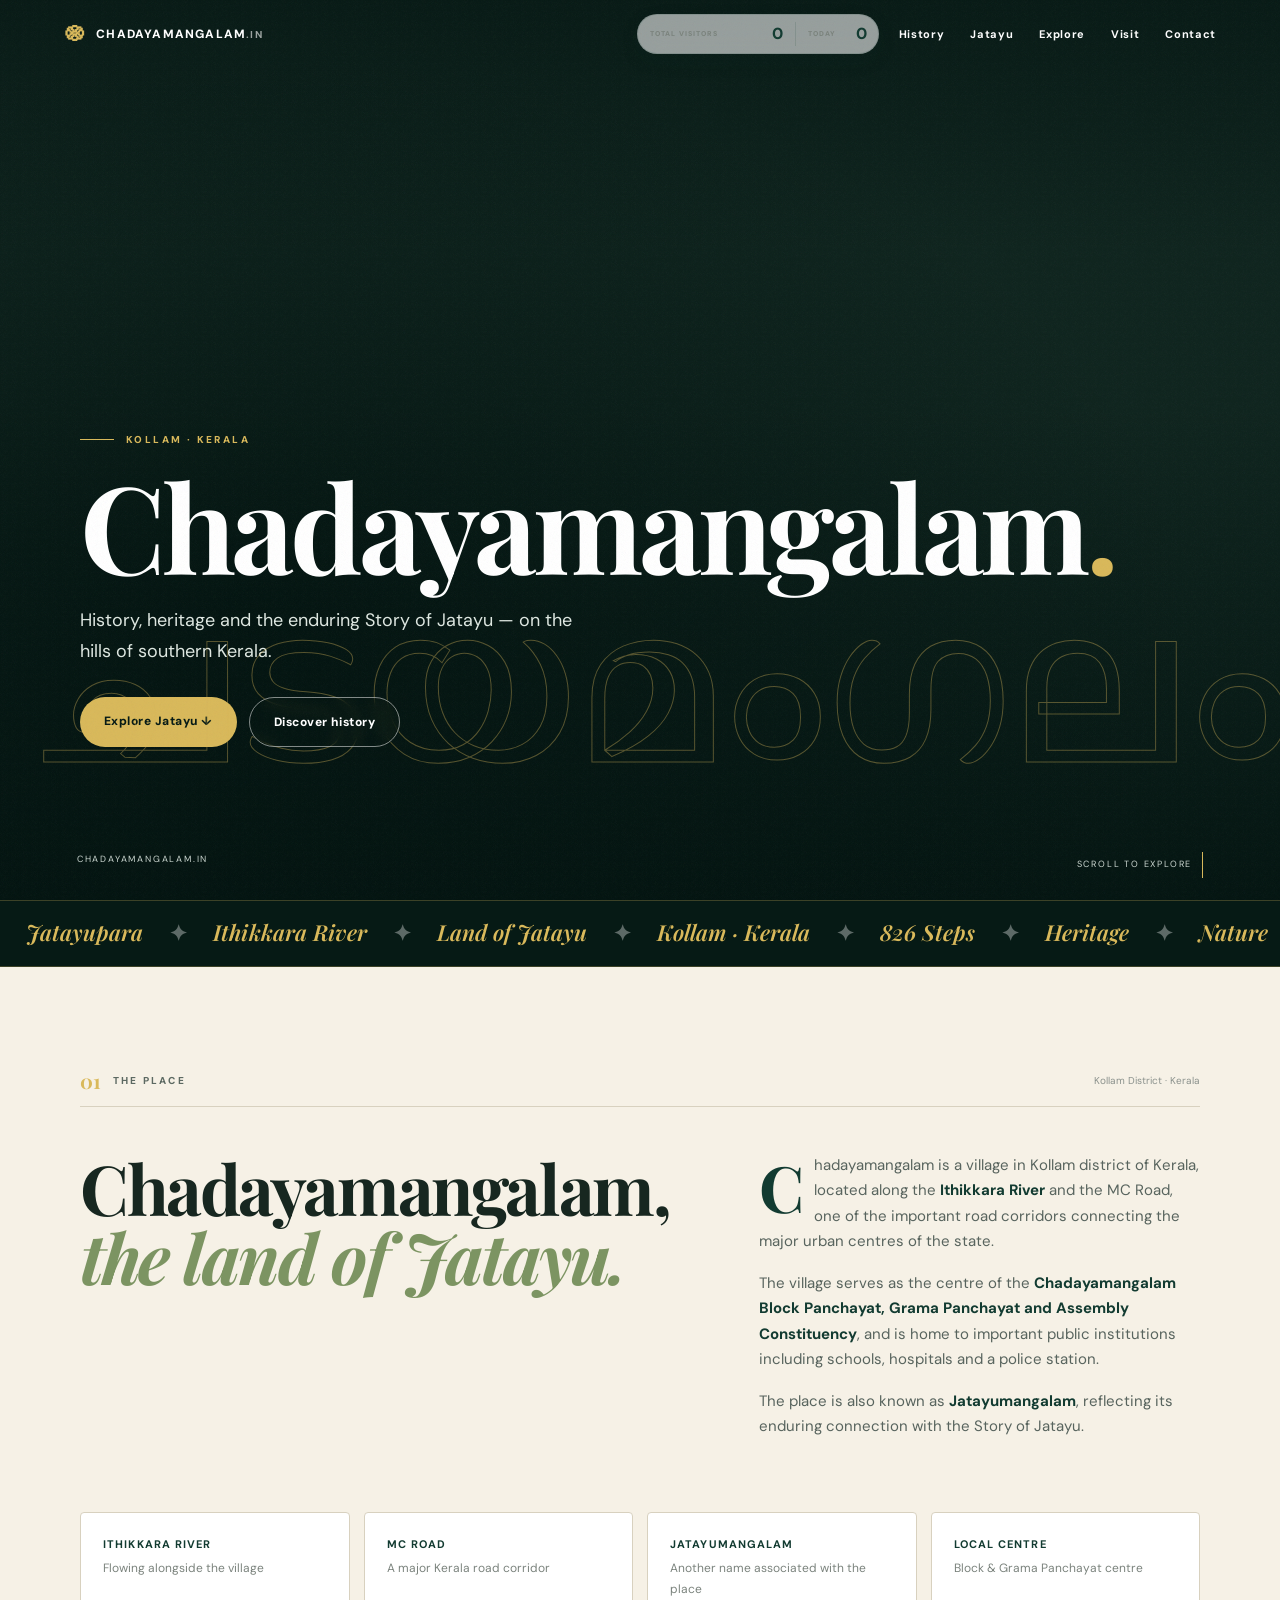
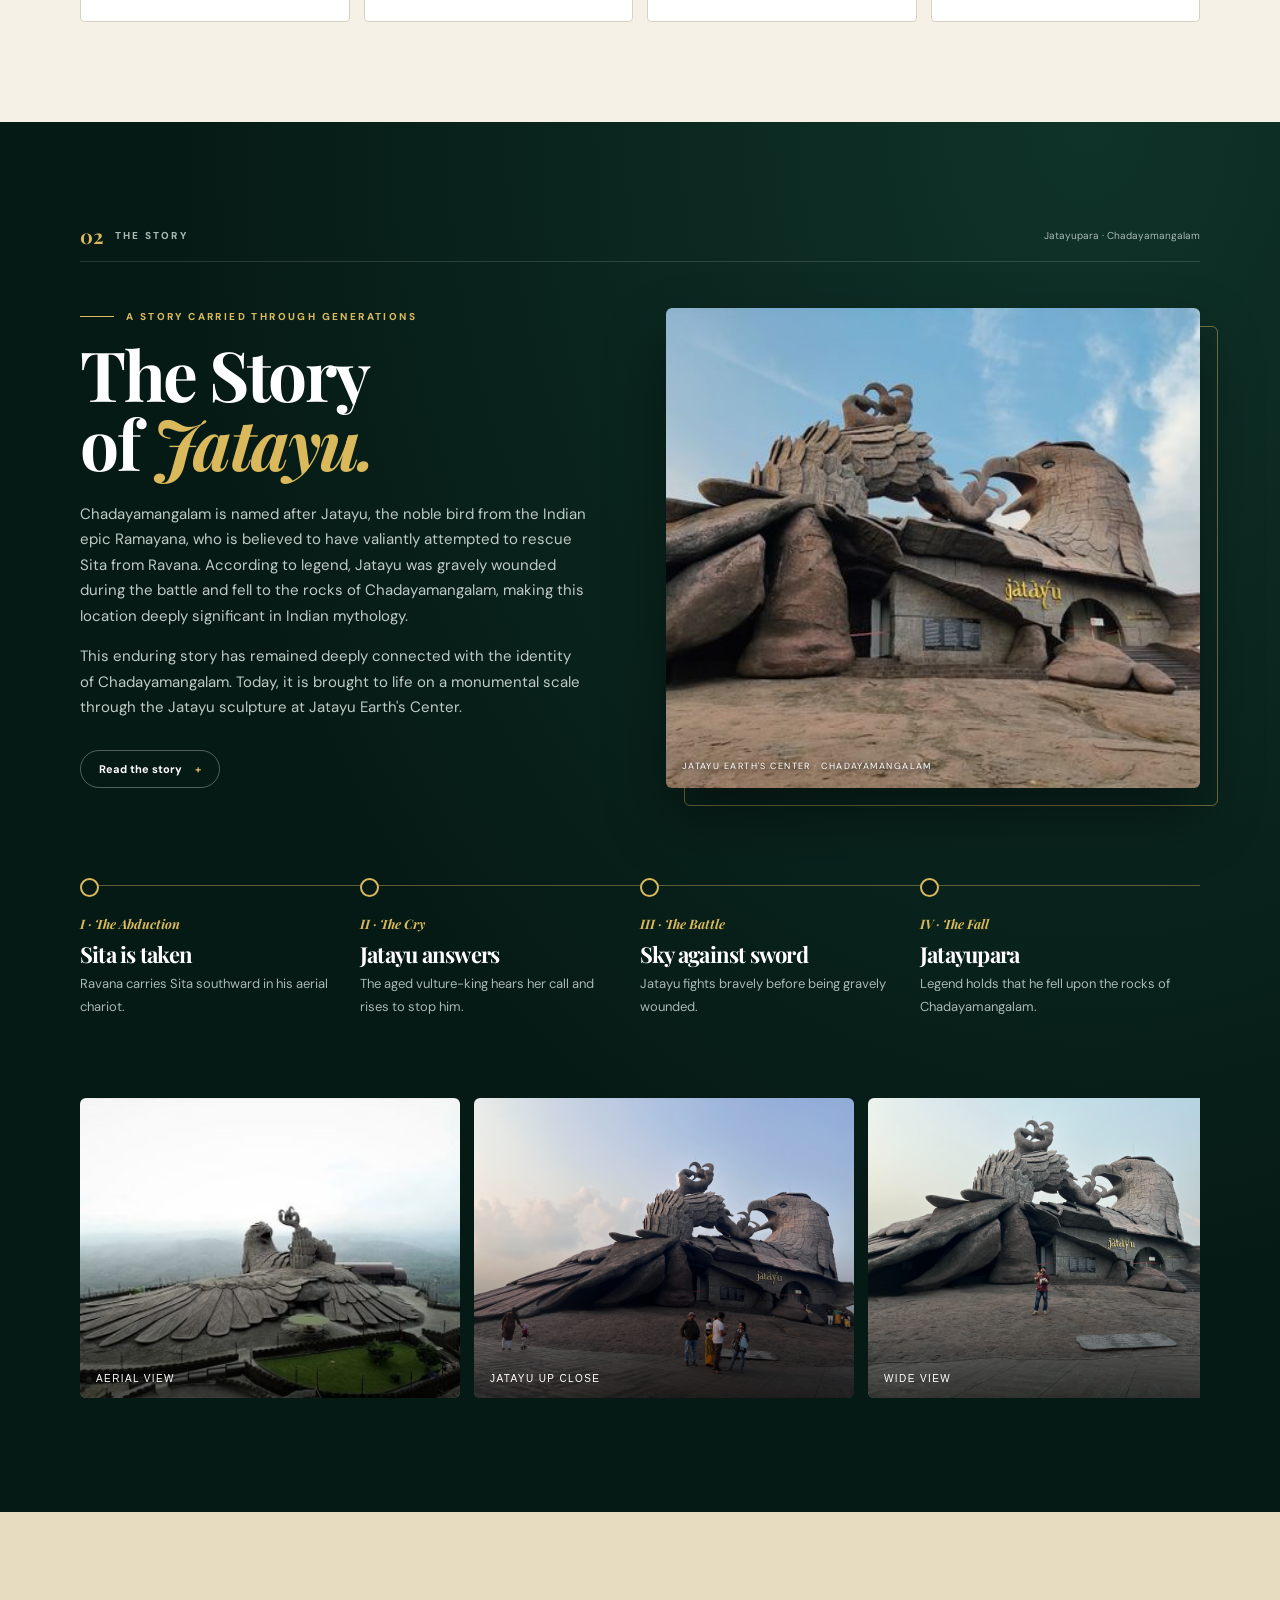
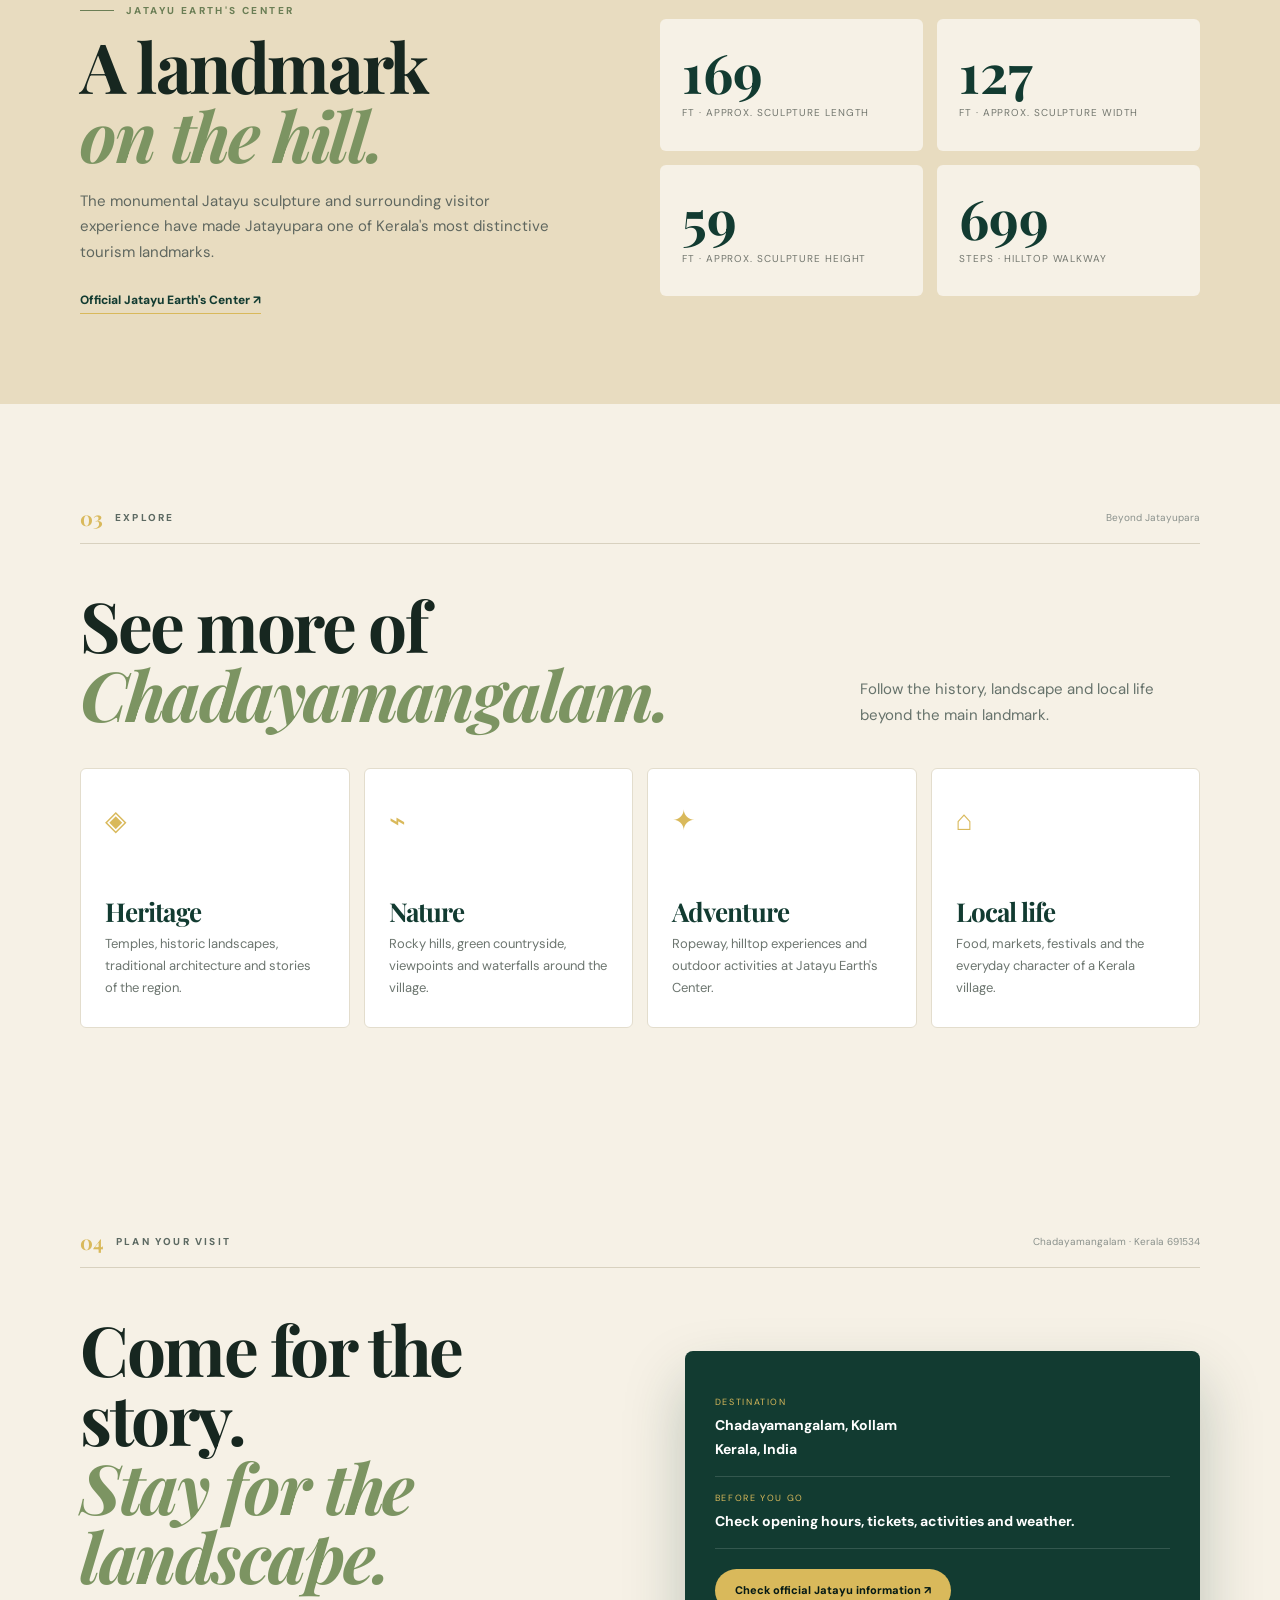
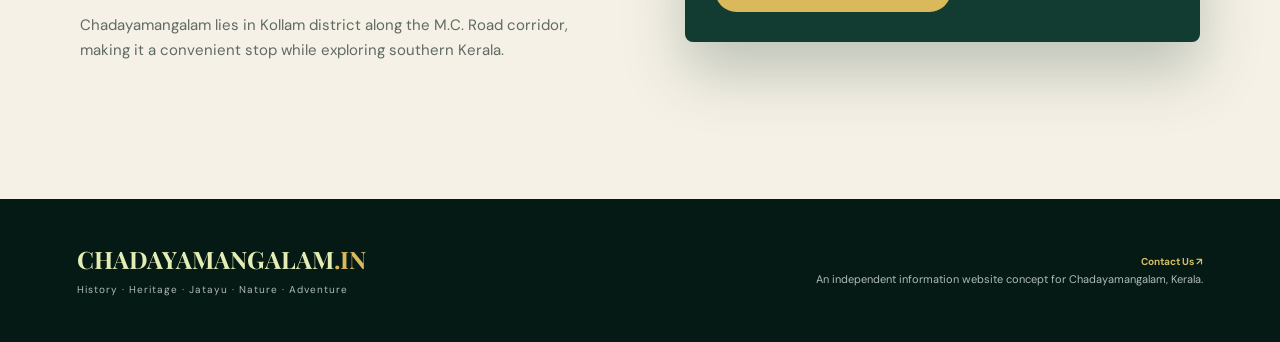
==== commit a1d49ef1: "Add files via upload" ====
--- a/index.html
+++ b/index.html
@@ -16,17 +16,16 @@
   <a class="logo" href="#home"><span class="logo-symbol">𑁍</span><span>CHADAYAMANGALAM<small>.IN</small></span></a>
   <button class="menu-btn" aria-label="Open navigation" aria-expanded="false">☰</button>
   <div class="visitor-counter" id="visitorCounter" aria-label="Website visitor statistics" hidden>
-    <div class="visitor-total-block">
-      <span class="visitor-caption">TOTAL VISITORS</span>
-      <span class="visitor-total" id="visitorTotal" aria-live="polite">0</span>
-    </div>
-    <span class="visitor-divider" aria-hidden="true"></span>
-    <div class="visitor-live-block">
-      <span class="visitor-caption visitor-live-caption"><i class="visitor-live-dot" aria-hidden="true"></i>LIVE NOW</span>
-      <span class="visitor-live-value" id="visitorLiveValue" aria-label="Current visitors">—</span>
-      <img class="visitor-live-source" id="visitorLiveSource" alt="" aria-hidden="true">
-    </div>
+  <div class="visitor-total-block">
+    <span class="visitor-caption">TOTAL VISITORS</span>
+    <span class="visitor-total" id="visitorTotal" aria-live="polite">0</span>
   </div>
+  <span class="visitor-divider" aria-hidden="true"></span>
+  <div class="visitor-live-block">
+    <span class="visitor-caption">TODAY</span>
+    <span class="visitor-live-value" id="visitorToday" aria-live="polite">0</span>
+  </div>
+</div>
   <nav class="nav">
     <a href="#history">History</a>
     <a href="#jatayu">Jatayu</a>
--- a/styles.css
+++ b/styles.css
@@ -162,11 +162,43 @@
 /* ---- Visitor counter ---- */
 /* Visitor counter — custom Chadayamangalam design powered by Stats4U. */
 .visitor-counter{display:flex;align-items:center;gap:12px;margin-left:auto;margin-right:6px;color:var(--green);padding:7px 11px 7px 12px;border:1px solid rgba(18,59,49,.14);border-radius:999px;background:rgba(255,255,255,.58);backdrop-filter:blur(12px);box-shadow:0 7px 22px rgba(18,59,49,.07);white-space:nowrap;transform:translateZ(0)}
-.visitor-total-block,.visitor-live-block{display:flex;align-items:center;gap:7px}.visitor-live-block{min-width:54px}.visitor-caption{font-size:7px;letter-spacing:.14em;font-weight:800;color:#7b837d}.visitor-live-caption{display:flex;align-items:center;gap:4px}.visitor-total,.visitor-live-value{font-variant-numeric:tabular-nums;font-size:16px;line-height:1;font-weight:800;letter-spacing:.02em;color:var(--green);min-width:24px;text-align:right}.visitor-total{min-width:58px}.visitor-counter.is-loading .visitor-total{opacity:.55}.visitor-total.counting{animation:counterSettle .28s ease-out}@keyframes counterSettle{0%{transform:translateY(-2px);opacity:.6}100%{transform:translateY(0);opacity:1}}
-.visitor-divider{width:1px;height:24px;background:rgba(18,59,49,.13)}.visitor-live-dot{width:6px;height:6px;border-radius:50%;background:#27a66f;box-shadow:0 0 0 0 rgba(39,166,111,.45);animation:livePulse 1.8s infinite}.visitor-live-source{display:block;width:auto;height:20px;max-width:48px;object-fit:contain}.visitor-live-value{font-size:15px;min-width:12px}.visitor-live-value[hidden],.visitor-live-source[hidden]{display:none}@keyframes livePulse{0%,100%{box-shadow:0 0 0 0 rgba(39,166,111,.38)}50%{box-shadow:0 0 0 5px rgba(39,166,111,0)}}
-@media(max-width:980px){.visitor-counter{margin-right:10px;gap:8px}.visitor-caption{font-size:6px}.visitor-total{font-size:14px}.visitor-live-source{height:18px;max-width:42px}.visitor-live-block{gap:5px}}
-@media(max-width:800px){.visitor-counter{position:absolute;right:58px;top:9px;margin:0;padding:6px 8px 6px 10px;background:rgba(255,255,255,.82)}.visitor-total{font-size:13px;min-width:52px}.visitor-live-source{height:16px;max-width:38px}.visitor-live-value{font-size:13px}.visitor-divider{height:20px}.nav{top:62px}}
-@media(max-width:520px){.visitor-counter{right:50px;top:10px;gap:6px}.visitor-caption{letter-spacing:.1em}.visitor-total{font-size:12px;min-width:45px}.visitor-live-block{min-width:40px}.visitor-live-source{height:15px;max-width:34px}}
-@media(prefers-reduced-motion:reduce){.visitor-total.counting{animation:none}.visitor-live-dot{animation:none}}
+.visitor-total-block,.visitor-live-block{display:flex;align-items:center;gap:7px}.visitor-live-block{min-width:54px}.visitor-caption{font-size:7px;letter-spacing:.14em;font-weight:800;color:#7b837d}.visitor-total,.visitor-live-value{font-variant-numeric:tabular-nums;font-size:16px;line-height:1;font-weight:800;letter-spacing:.02em;color:var(--green);min-width:24px;text-align:right}.visitor-total{min-width:58px}.visitor-counter.is-loading .visitor-total{opacity:.55}.visitor-total.counting{animation:counterSettle .28s ease-out}@keyframes counterSettle{0%{transform:translateY(-2px);opacity:.6}100%{transform:translateY(0);opacity:1}}
+.visitor-divider{width:1px;height:24px;background:rgba(18,59,49,.13)}.visitor-live-value{font-variant-numeric:tabular-nums;font-size:16px;line-height:1;font-weight:800;letter-spacing:.02em;color:var(--green);min-width:24px;text-align:right}.visitor-live-value[hidden],.visitor-live-source[hidden]{display:none}@keyframes livePulse{0%,100%{box-shadow:0 0 0 0 rgba(39,166,111,.38)}50%{box-shadow:0 0 0 5px rgba(39,166,111,0)}}
+@media(max-width:980px){.visitor-counter{margin-right:10px;gap:8px}.visitor-caption{font-size:6px}.visitor-total{font-size:14px}.visitor-live-block{gap:5px}}
+@media(max-width:800px){.visitor-counter{position:absolute;right:58px;top:9px;margin:0;padding:6px 8px 6px 10px;background:rgba(255,255,255,.82)}.visitor-total{font-size:13px;min-width:52px}.visitor-live-value{font-variant-numeric:tabular-nums;font-size:16px;line-height:1;font-weight:800;letter-spacing:.02em;color:var(--green);min-width:24px;text-align:right}.visitor-divider{height:20px}.nav{top:62px}}
+@media(max-width:520px){.visitor-counter{right:50px;top:10px;gap:6px}.visitor-caption{letter-spacing:.1em}.visitor-total{font-size:12px;min-width:45px}.visitor-live-block{min-width:40px}}
+@media(prefers-reduced-motion:reduce){.visitor-total.counting{animation:none}}
 
 .stats4u-engine{position:absolute;width:1px;height:1px;overflow:hidden;opacity:0;pointer-events:none;left:-10000px;top:auto}
+
+/* ---- Mobile fixes v11.1 ---- */
+html,body{overflow-x:hidden}
+.jatayu-section.section{padding-inline:max(6vw,calc((100vw - 1120px)/2))}
+@media(max-width:900px){
+  .jatayu-section.section{padding-inline:6vw;padding-block:70px}
+  .jatayu-copy,.jatayu-photo,.story-more{min-width:0}
+  .jatayu-copy>p,.story-more{max-width:100%}
+  .image-strip{margin-inline:-6vw;padding-inline:6vw;scroll-padding-inline:6vw}
+  .timeline{margin-top:60px}
+}
+@media(max-width:560px){
+  h1{font-size:11.2vw;letter-spacing:-.04em;max-width:100%}
+  h2{font-size:clamp(36px,11vw,52px);overflow-wrap:break-word}
+  .hero-ml{font-size:19vw;left:6vw;right:auto;bottom:auto;top:90px;transform:none!important}
+  .hero-content>p{font-size:16px}
+  .jatayu-photo img{height:300px}
+}
+
+
+@media(max-width:560px){
+  .hero-ml{
+    right:2vw;
+    bottom:10vh;
+    max-width:94vw;
+    font-size:clamp(54px,15vw,92px);
+    line-height:1;
+    white-space:nowrap;
+    overflow:visible;
+    -webkit-text-stroke:1px rgba(217,185,91,.38);
+  }
+}
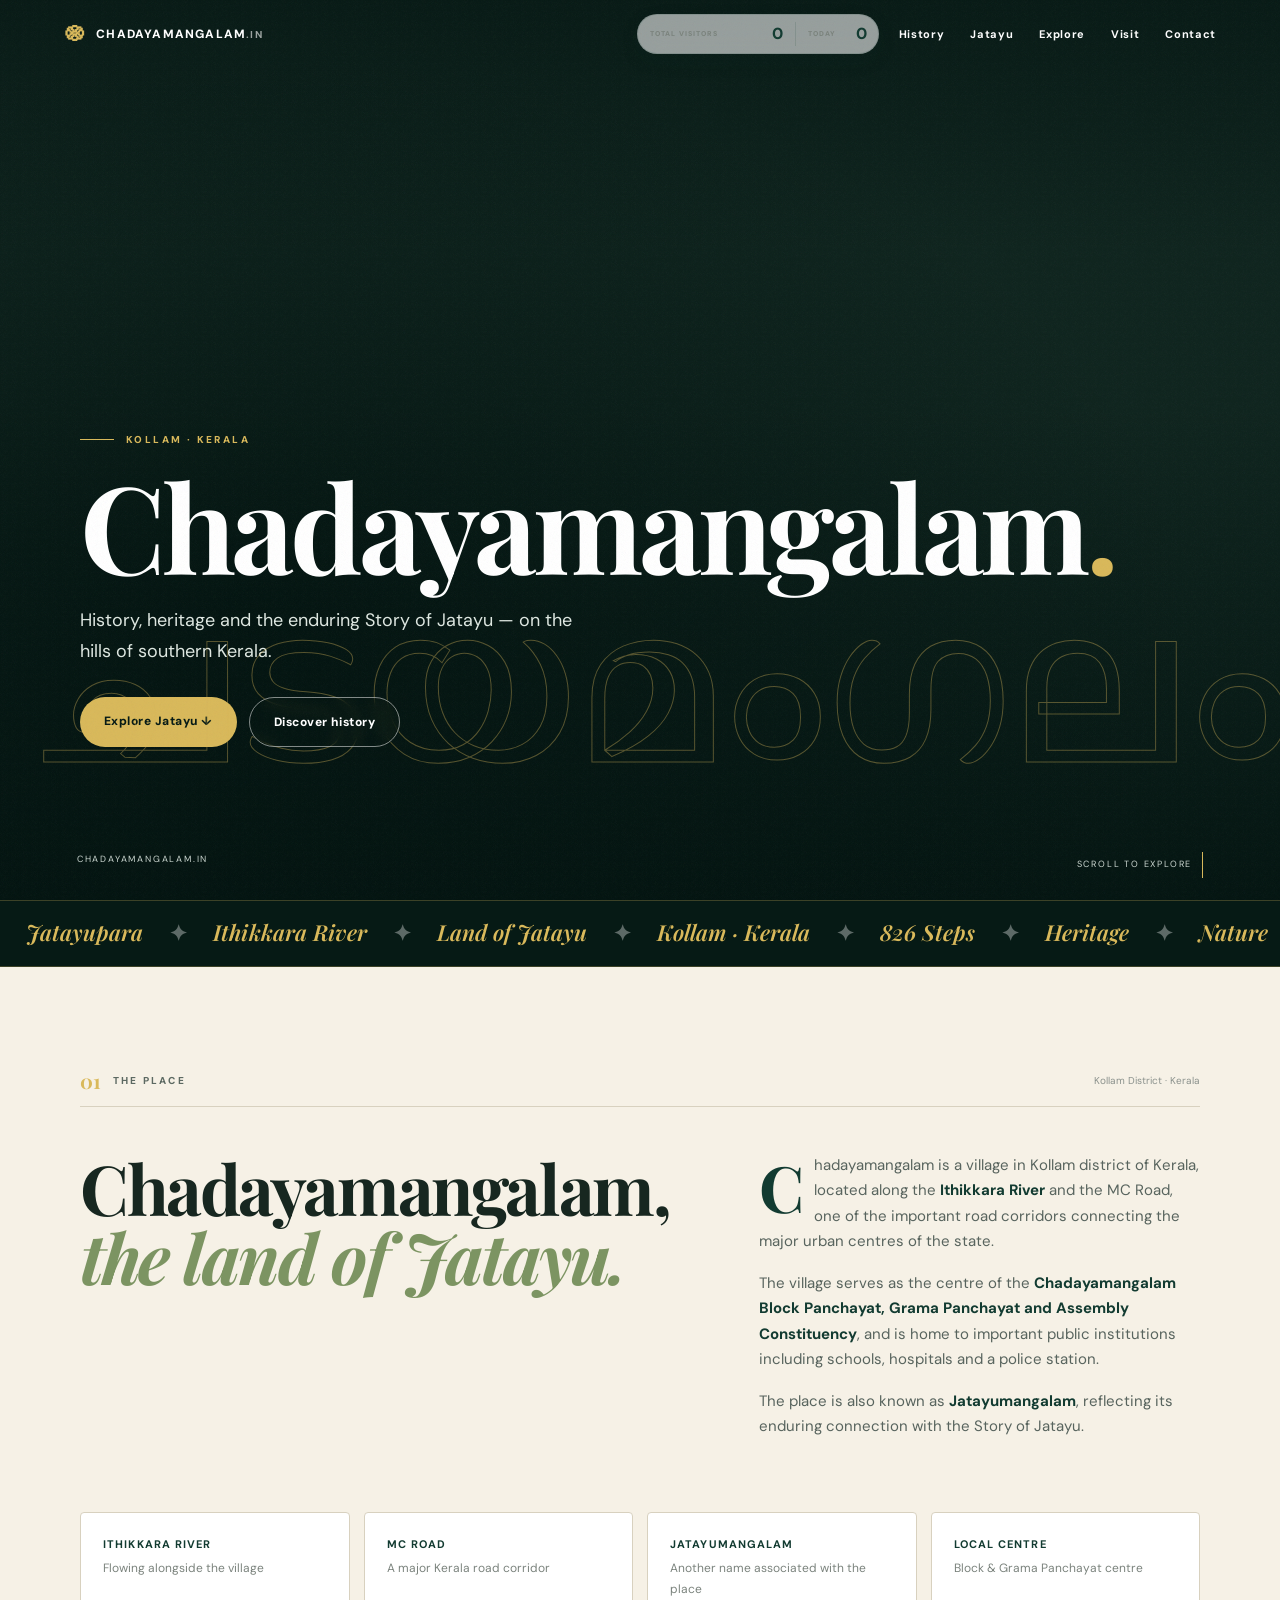
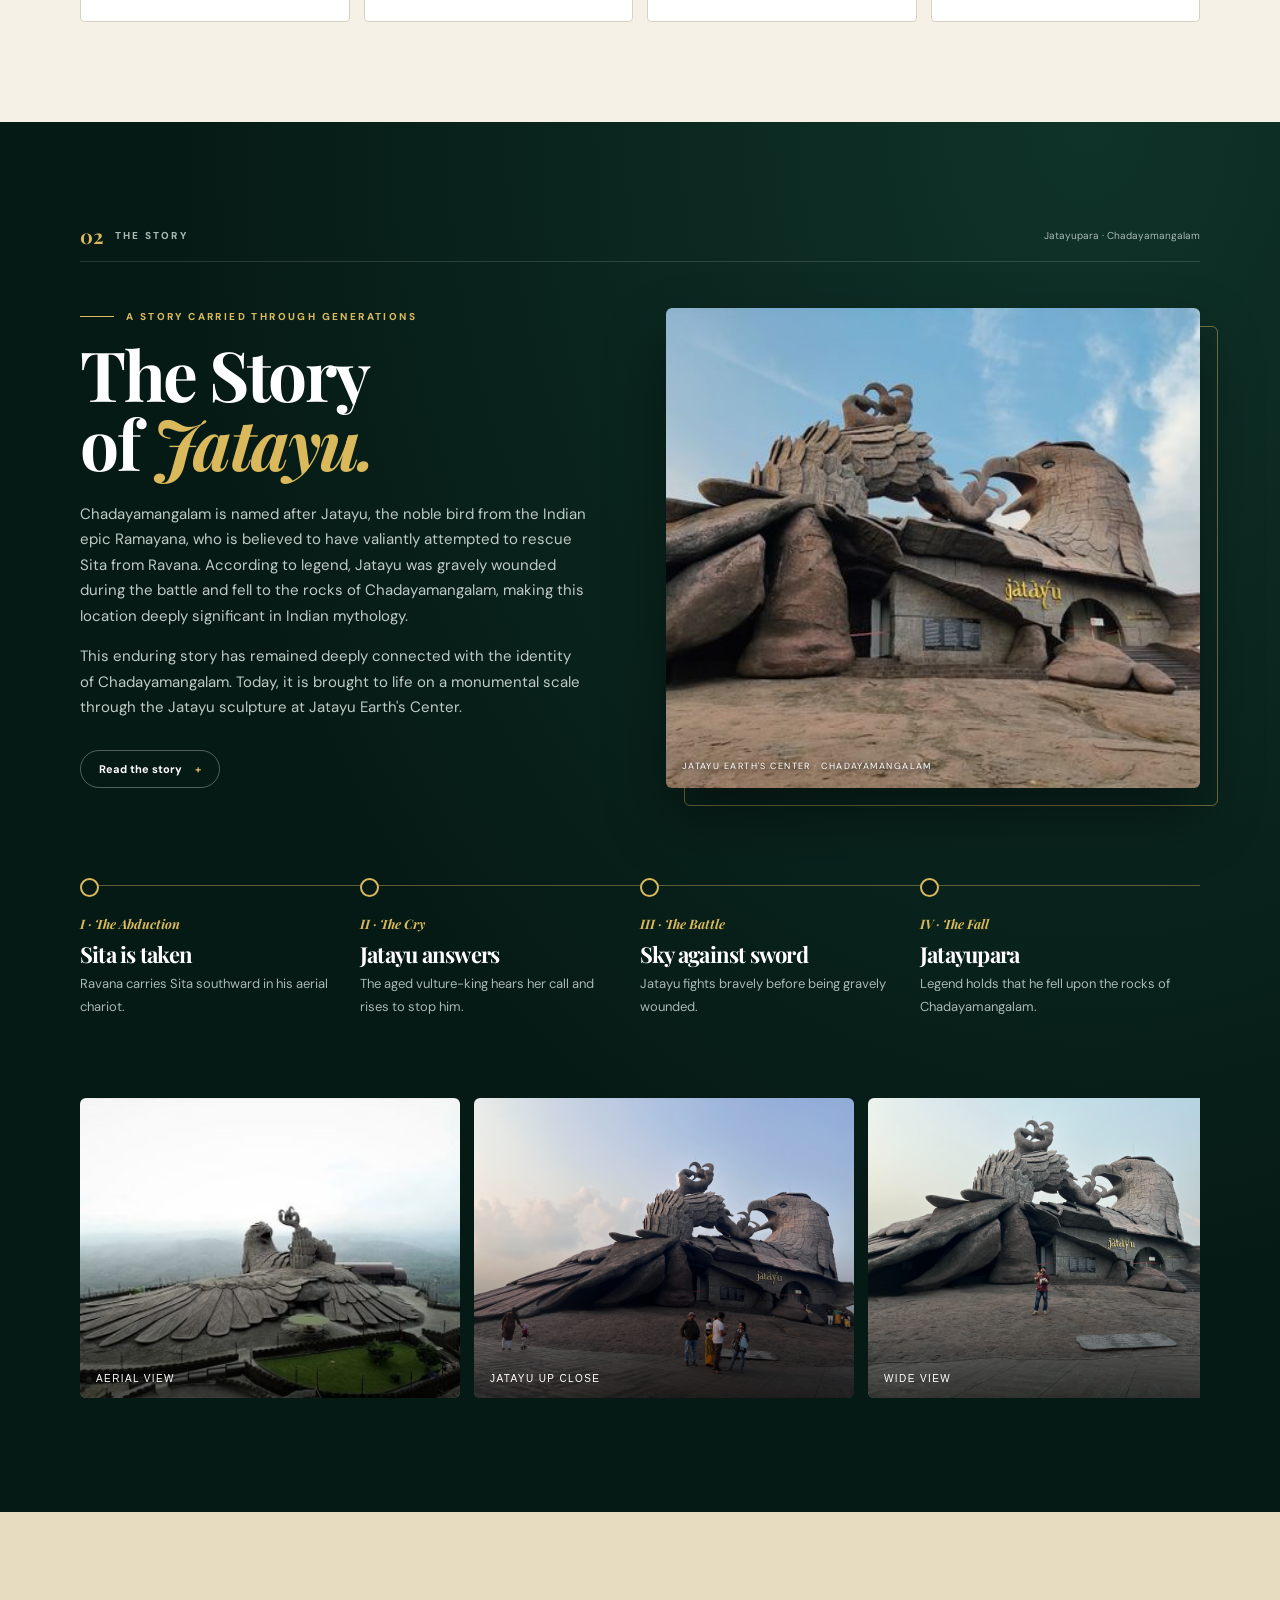
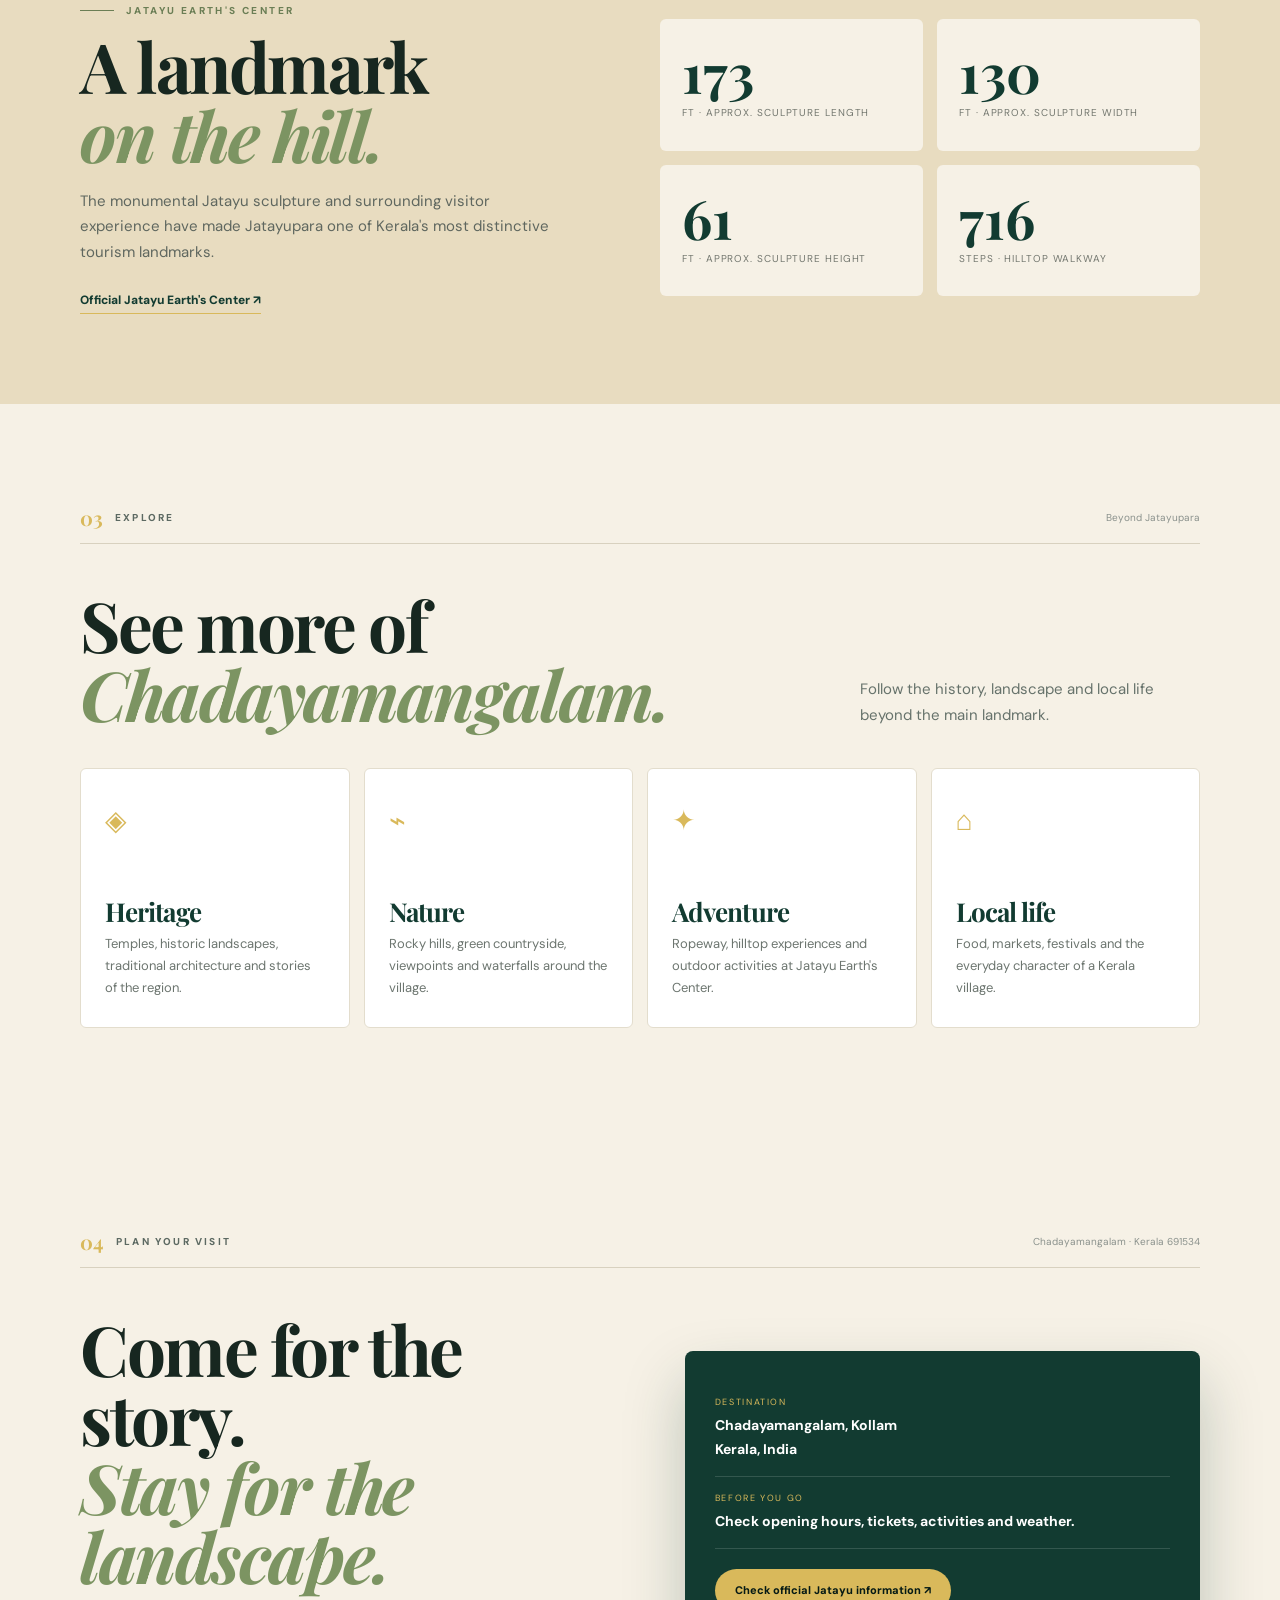
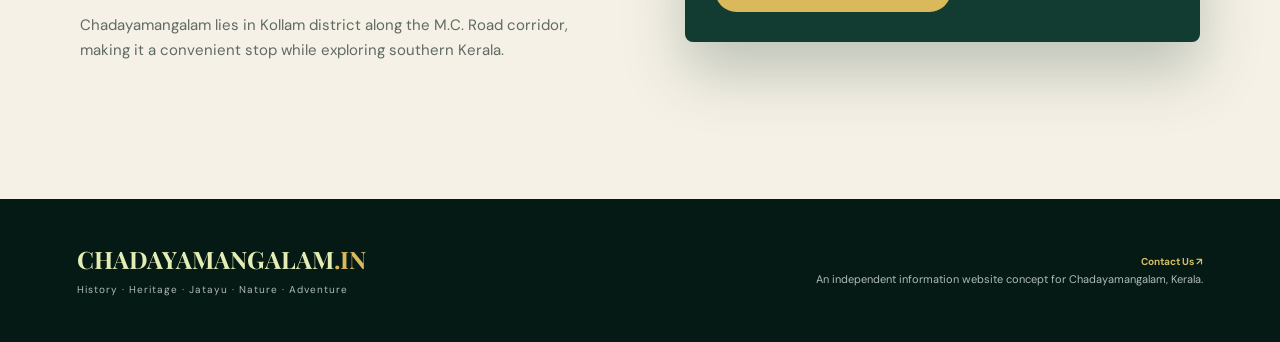
==== commit 3b505edf: "Add files via upload" ====
--- a/index.html
+++ b/index.html
@@ -1,6 +1,21 @@
 <!doctype html>
 <html lang="en">
 <head>
+  <!-- Social sharing preview -->
+  <meta property="og:type" content="website">
+  <meta property="og:title" content="Chadayamangalam — Where Jatayu Fell">
+  <meta property="og:description" content="Discover Chadayamangalam, Kerala — home of Jatayu Earth’s Center and the legendary Jatayu sculpture.">
+  <meta property="og:url" content="https://chadayamangalam.in/">
+  <meta property="og:image" content="https://chadayamangalam.in/assets/facebook-preview.jpg">
+  <meta property="og:image:secure_url" content="https://chadayamangalam.in/assets/facebook-preview.jpg">
+  <meta property="og:image:type" content="image/jpeg">
+  <meta property="og:image:width" content="3840">
+  <meta property="og:image:height" content="2160">
+  <meta name="twitter:card" content="summary_large_image">
+  <meta name="twitter:title" content="Chadayamangalam — Where Jatayu Fell">
+  <meta name="twitter:description" content="Discover Chadayamangalam, Kerala — home of Jatayu Earth’s Center and the legendary Jatayu sculpture.">
+  <meta name="twitter:image" content="https://chadayamangalam.in/assets/facebook-preview.jpg">
+
 <meta charset="utf-8">
 <meta name="viewport" content="width=device-width, initial-scale=1">
 <meta name="description" content="Chadayamangalam.in — history, heritage, the Story of Jatayu, nature and adventure in Chadayamangalam, Kollam, Kerala.">
--- a/styles.css
+++ b/styles.css
@@ -202,3 +202,93 @@
     -webkit-text-stroke:1px rgba(217,185,91,.38);
   }
 }
+
+/* Contact page — Mahendrajal Magic World hero */
+.contact-hero{
+  position:relative;
+  width:100%;
+  height:min(62vh,620px);
+  min-height:380px;
+  overflow:hidden;
+  background:#07101b;
+}
+.contact-hero picture,
+.contact-hero img{
+  display:block;
+  width:100%;
+  height:100%;
+}
+.contact-hero img{
+  object-fit:cover;
+  object-position:center center;
+}
+.contact-hero-overlay{
+  position:absolute;
+  left:clamp(18px,5vw,72px);
+  bottom:clamp(18px,4vw,48px);
+  padding:9px 15px;
+  border:1px solid rgba(255,255,255,.28);
+  border-radius:999px;
+  background:rgba(5,14,24,.45);
+  backdrop-filter:blur(8px);
+  color:#fff;
+  font-size:11px;
+  font-weight:800;
+  letter-spacing:.18em;
+}
+@media(max-width:700px){
+  .contact-hero{
+    height:auto;
+    min-height:0;
+    aspect-ratio:2 / 3;
+  }
+  .contact-hero img{
+    object-fit:cover;
+    object-position:center top;
+  }
+  .contact-hero-overlay{
+    left:14px;
+    bottom:14px;
+    font-size:9px;
+    padding:7px 11px;
+  }
+}
+
+
+
+
+/* Contact hero — final V3.1 composition */
+.contact-hero{
+  position:relative!important;
+  width:100%!important;
+  height:min(72vh,720px)!important;
+  min-height:500px!important;
+  overflow:hidden!important;
+  background:#07101b!important;
+}
+.contact-hero picture{
+  display:block!important;
+  width:100%!important;
+  height:100%!important;
+}
+.contact-hero img{
+  display:block!important;
+  width:100%!important;
+  height:100%!important;
+  object-fit:cover!important;
+  object-position:center 42%!important;
+}
+.contact-hero .contact-hero-overlay{
+  display:none!important;
+}
+@media(max-width:700px){
+  .contact-hero{
+    height:auto!important;
+    min-height:0!important;
+    aspect-ratio:2 / 3!important;
+  }
+  .contact-hero img{
+    object-fit:cover!important;
+    object-position:center top!important;
+  }
+}
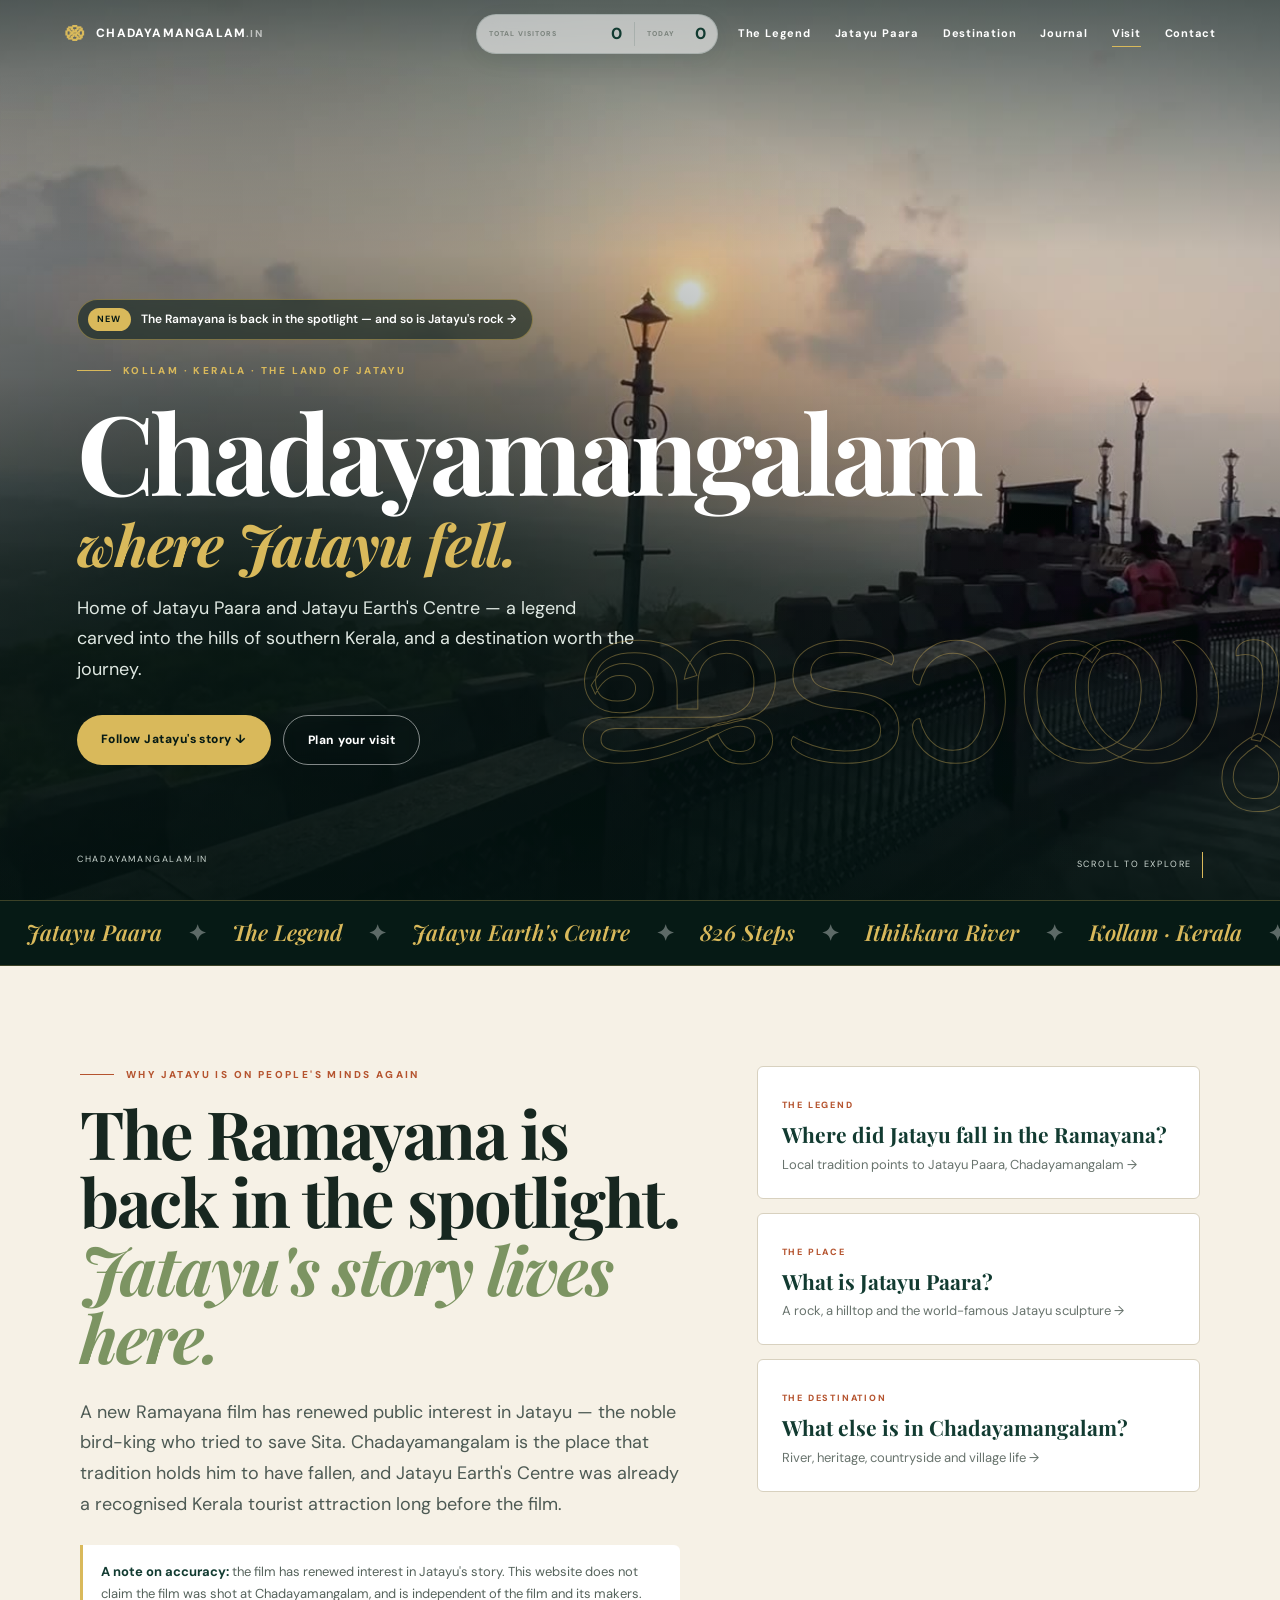
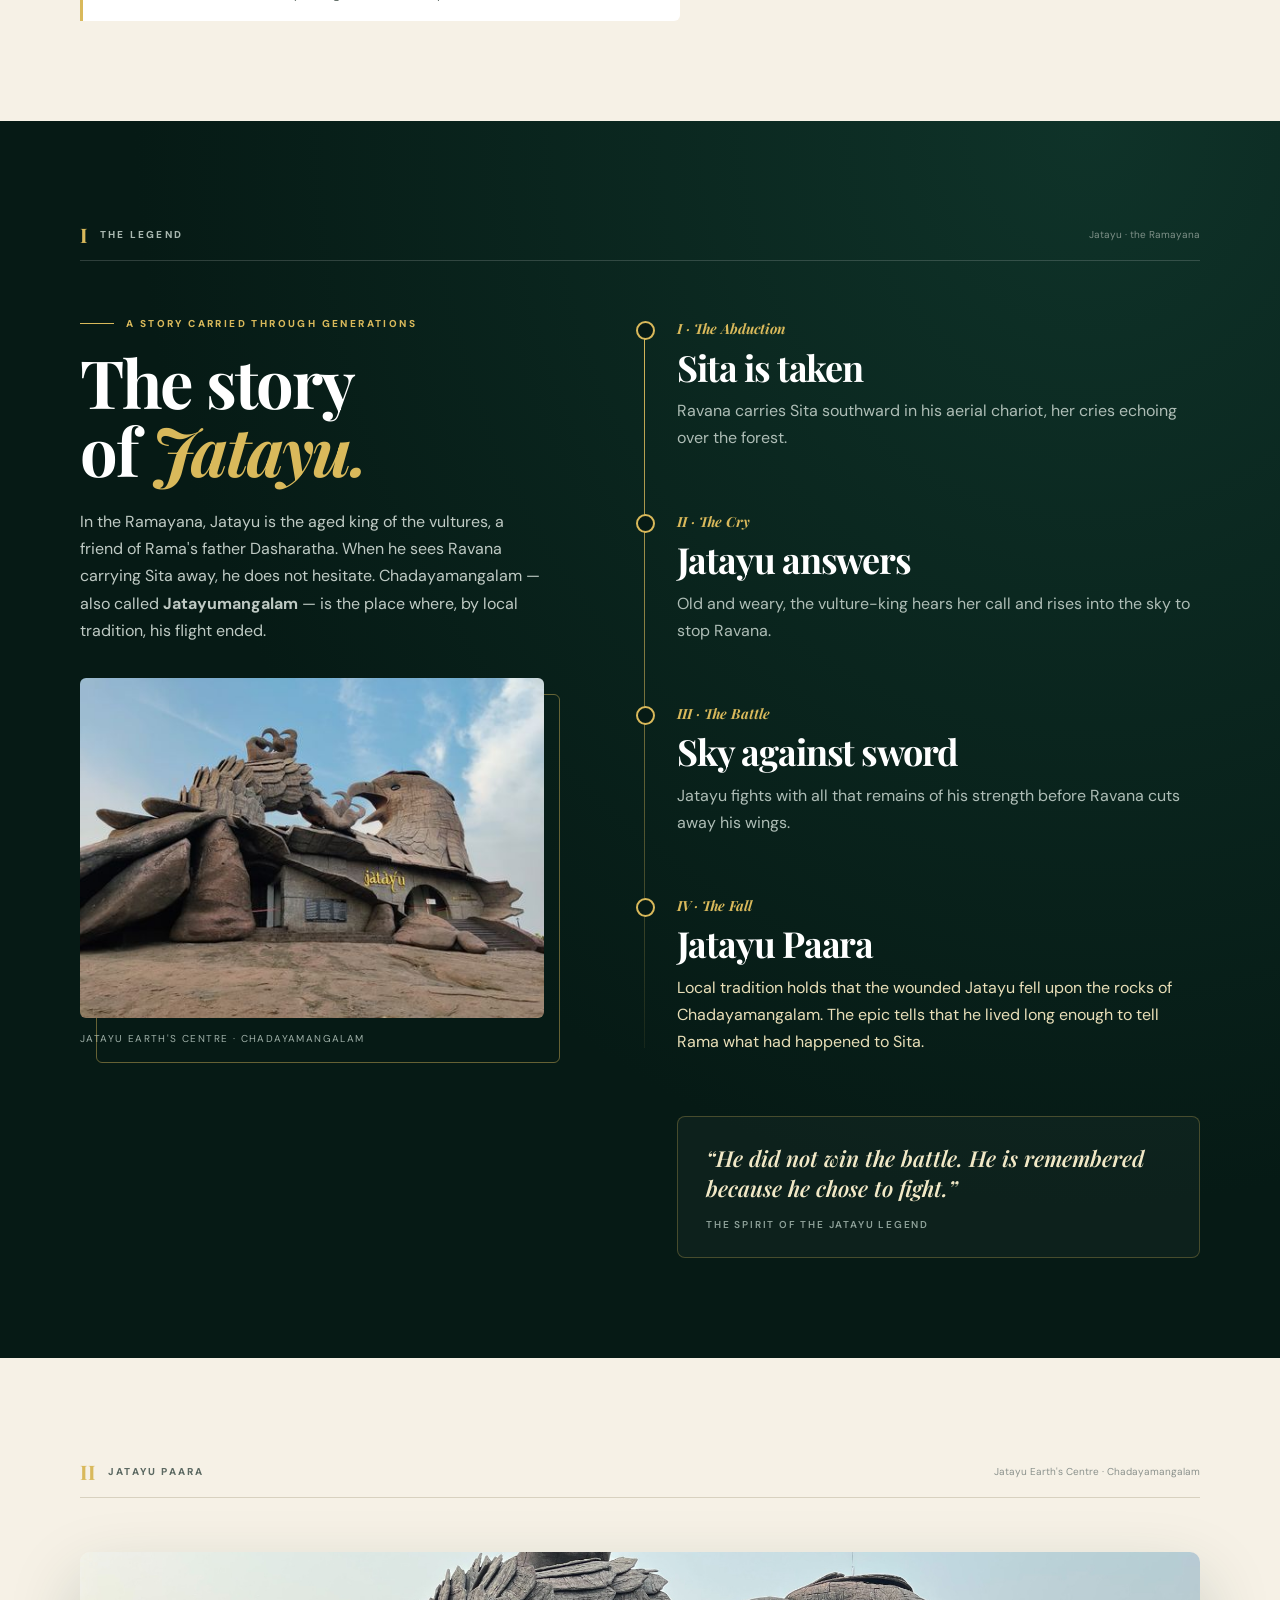
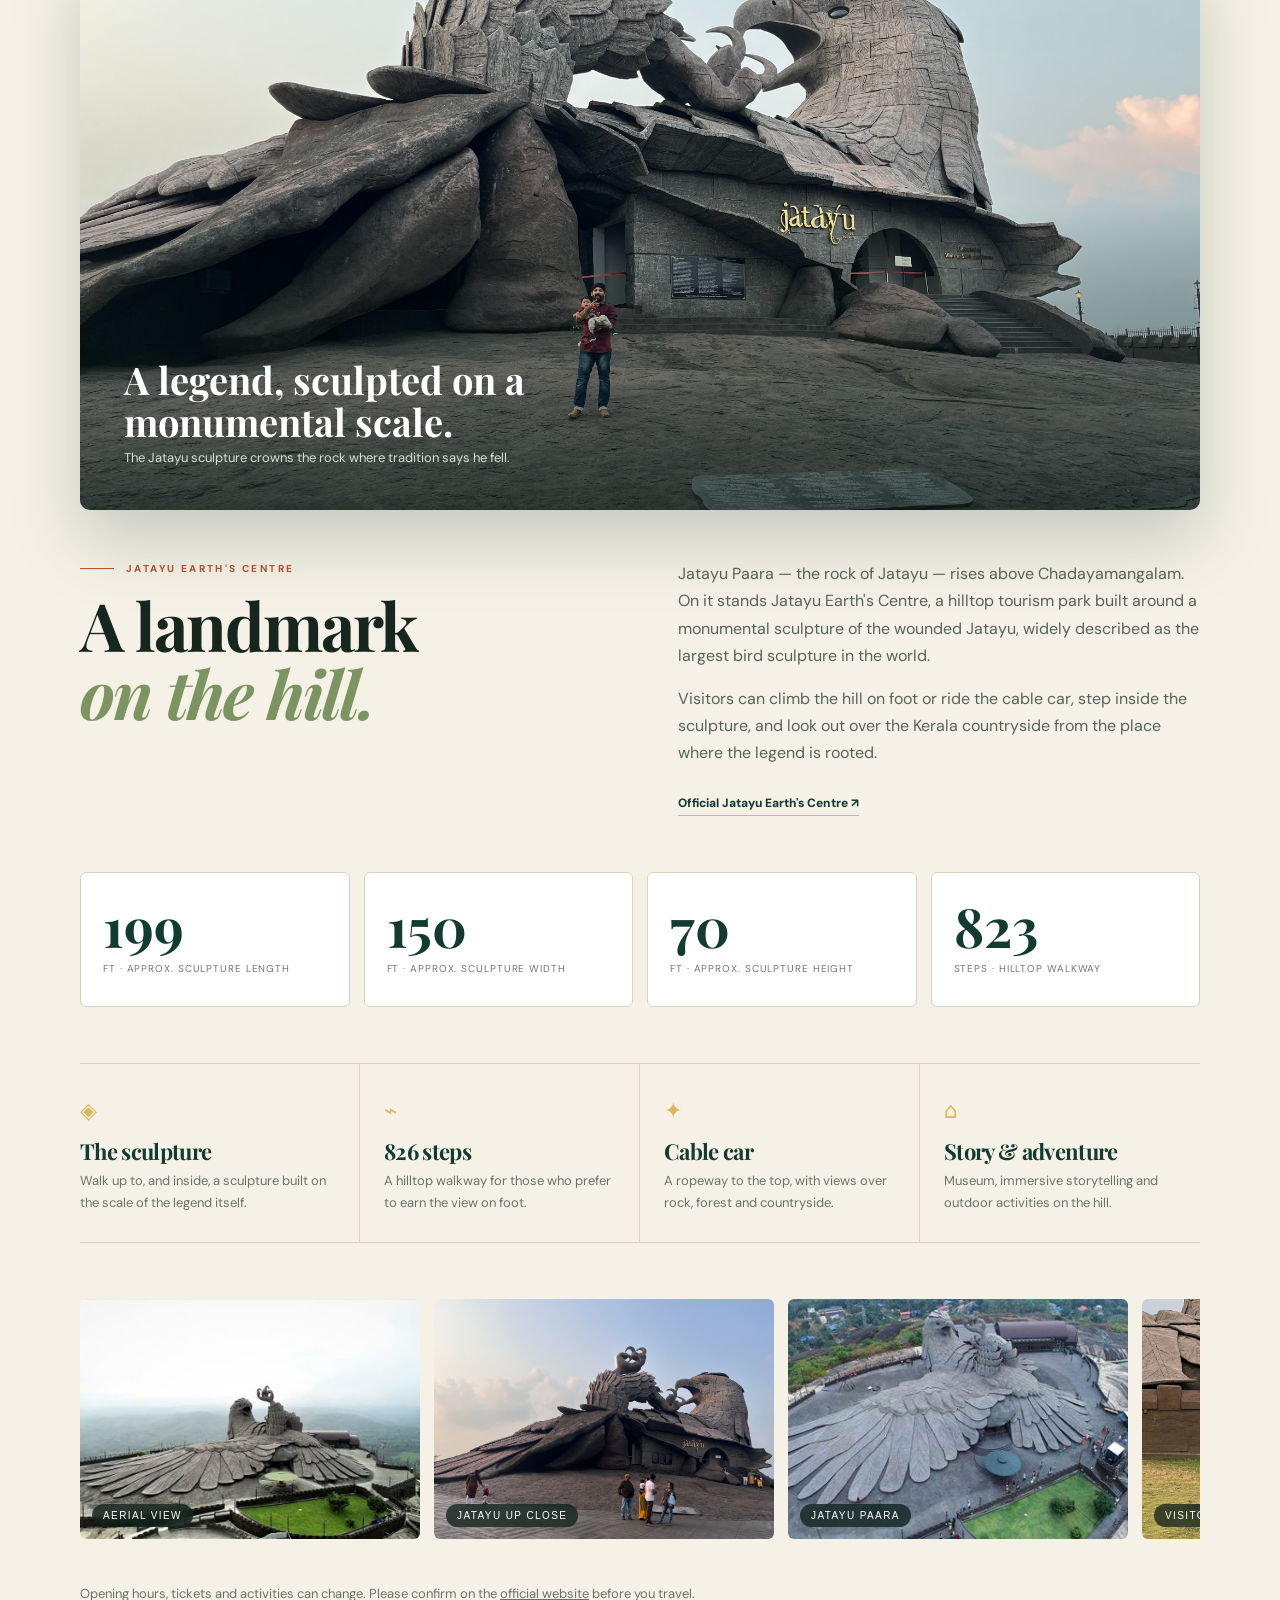
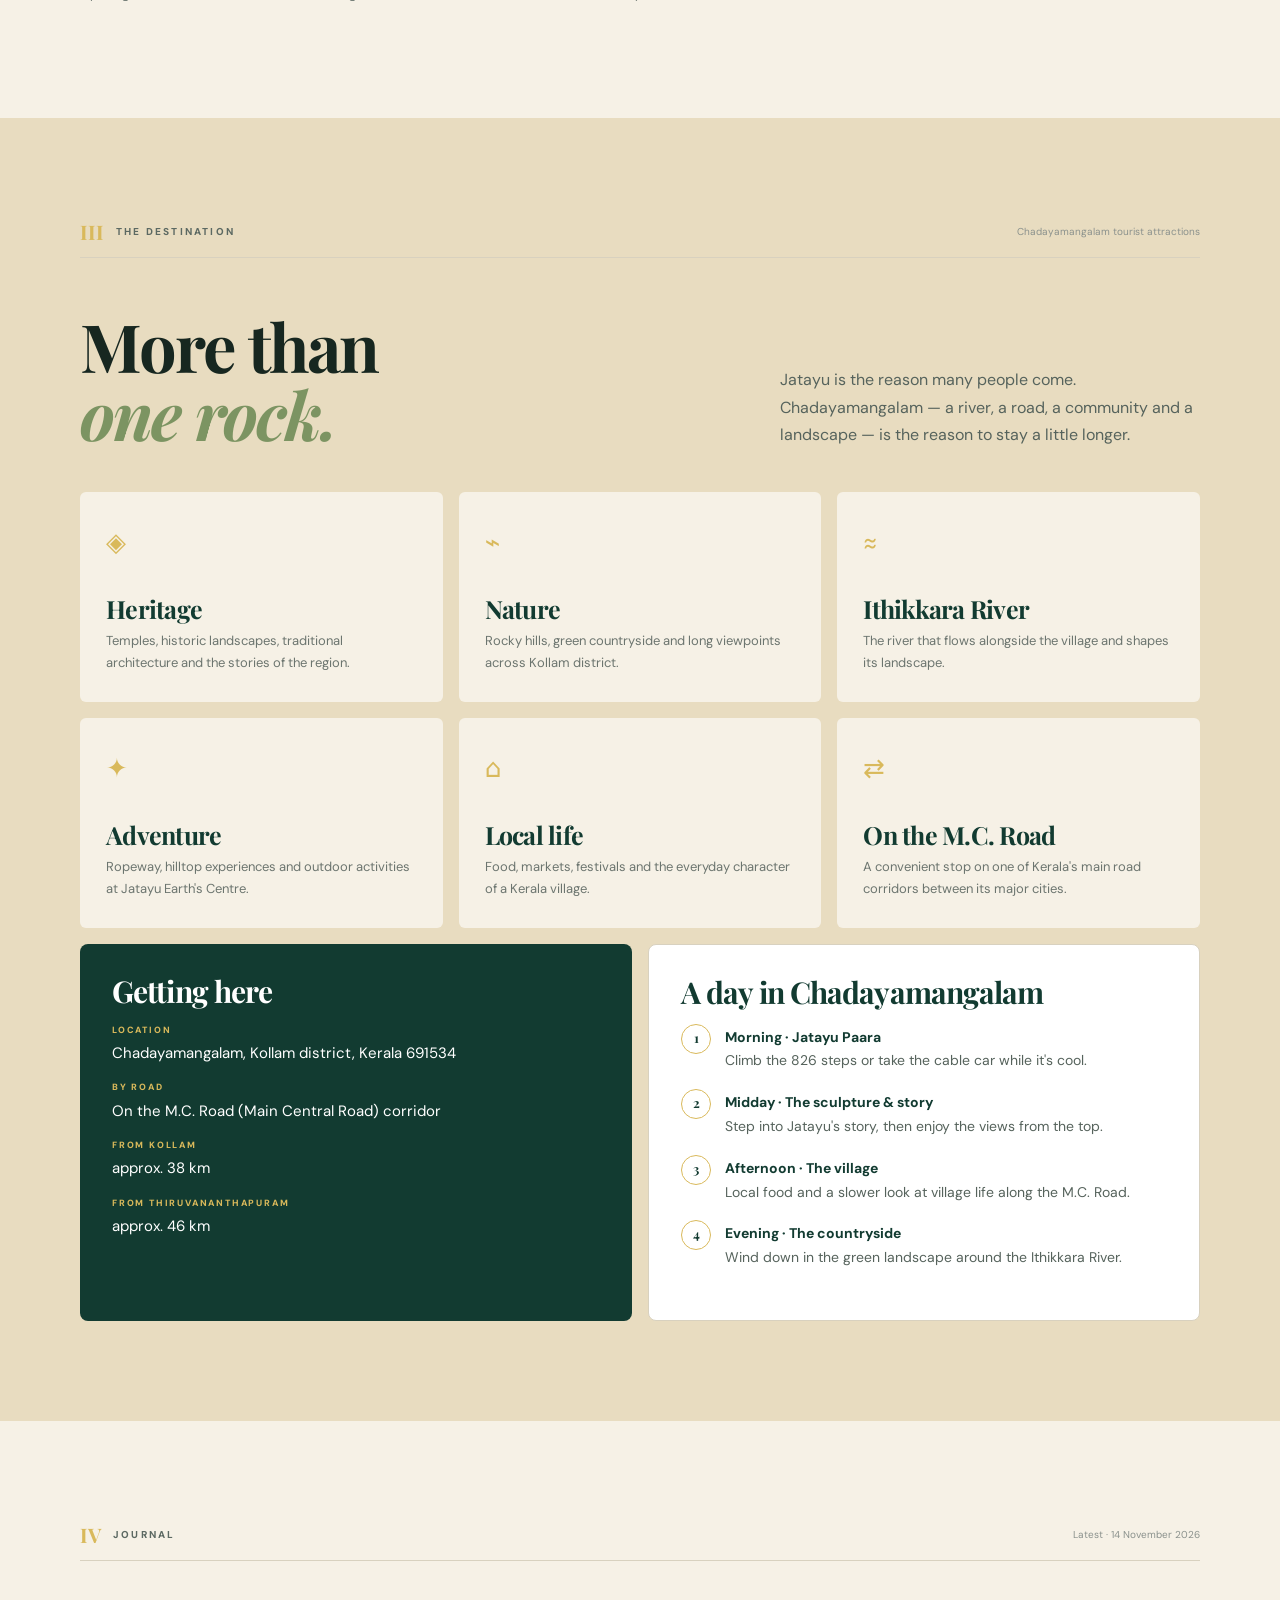
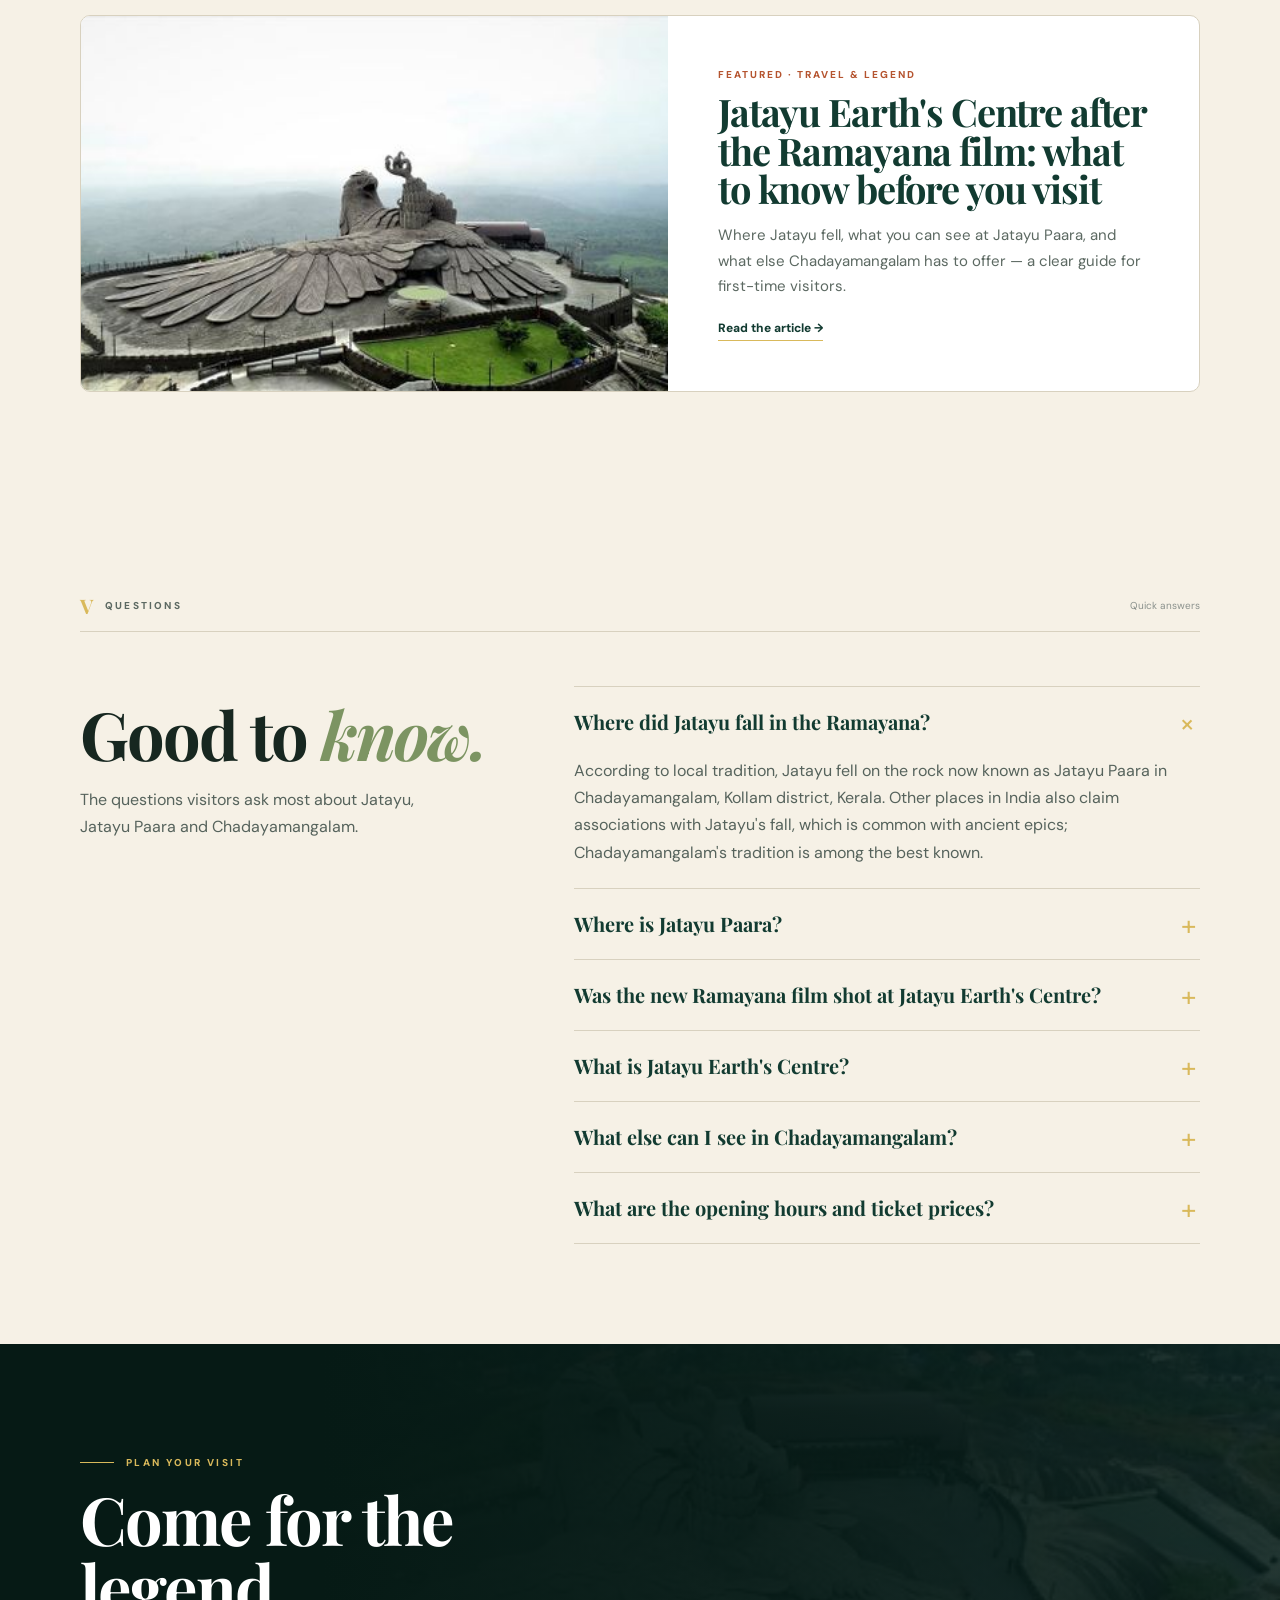
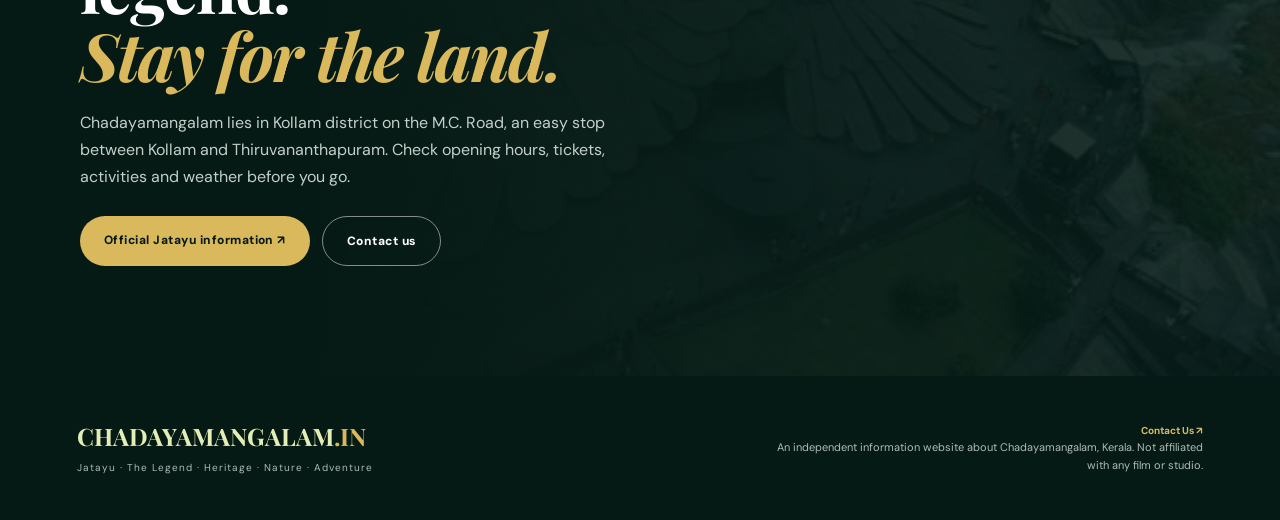
==== commit b3868070: "Add files via upload" ====
--- a/index.html
+++ b/index.html
@@ -1,56 +1,59 @@
 <!doctype html>
 <html lang="en">
 <head>
-  <!-- Social sharing preview -->
-  <meta property="og:type" content="website">
-  <meta property="og:title" content="Chadayamangalam — Where Jatayu Fell">
-  <meta property="og:description" content="Discover Chadayamangalam, Kerala — home of Jatayu Earth’s Center and the legendary Jatayu sculpture.">
-  <meta property="og:url" content="https://chadayamangalam.in/">
-  <meta property="og:image" content="https://chadayamangalam.in/assets/facebook-preview.jpg">
-  <meta property="og:image:secure_url" content="https://chadayamangalam.in/assets/facebook-preview.jpg">
-  <meta property="og:image:type" content="image/jpeg">
-  <meta property="og:image:width" content="3840">
-  <meta property="og:image:height" content="2160">
-  <meta name="twitter:card" content="summary_large_image">
-  <meta name="twitter:title" content="Chadayamangalam — Where Jatayu Fell">
-  <meta name="twitter:description" content="Discover Chadayamangalam, Kerala — home of Jatayu Earth’s Center and the legendary Jatayu sculpture.">
-  <meta name="twitter:image" content="https://chadayamangalam.in/assets/facebook-preview.jpg">
-
 <meta charset="utf-8">
 <meta name="viewport" content="width=device-width, initial-scale=1">
-<meta name="description" content="Chadayamangalam.in — history, heritage, the Story of Jatayu, nature and adventure in Chadayamangalam, Kollam, Kerala.">
-<title>Chadayamangalam.in — History • Heritage • Jatayu</title>
+<title>Chadayamangalam — Where Jatayu Fell | Jatayu Paara &amp; Jatayu Earth's Centre, Kollam</title>
+<meta name="description" content="Chadayamangalam, Kollam, Kerala — the land where Jatayu is said to have fallen. Guide to Jatayu Paara, Jatayu Earth's Centre, the Ramayana legend and Chadayamangalam tourist attractions.">
+<link rel="canonical" href="https://chadayamangalam.in/">
+<meta property="og:type" content="website">
+<meta property="og:site_name" content="Chadayamangalam.in">
+<meta property="og:title" content="Chadayamangalam — Where Jatayu Fell">
+<meta property="og:description" content="The legend of Jatayu, Jatayu Paara and Jatayu Earth's Centre — and everything to see in Chadayamangalam, Kollam, Kerala.">
+<meta property="og:url" content="https://chadayamangalam.in/">
+<meta property="og:image" content="https://chadayamangalam.in/assets/og-image.jpg">
+<meta name="twitter:card" content="summary_large_image">
+<meta name="theme-color" content="#061a15">
 <link rel="preconnect" href="https://fonts.googleapis.com">
 <link rel="preconnect" href="https://fonts.gstatic.com" crossorigin>
-<link href="https://fonts.googleapis.com/css2?family=DM+Sans:wght@400;500;600;700&family=Playfair+Display:ital,wght@0,600;0,700;0,800;1,600;1,700&family=Noto+Serif+Malayalam:wght@500;700&display=swap" rel="stylesheet">
+<link href="https://fonts.googleapis.com/css2?family=DM+Sans:wght@400;500;600;700;800&family=Playfair+Display:ital,wght@0,600;0,700;0,800;1,600;1,700&family=Noto+Serif+Malayalam:wght@500;700&display=swap" rel="stylesheet">
 <link rel="stylesheet" href="styles.css">
+<script type="application/ld+json">
+{"@context":"https://schema.org","@graph":[
+{"@type":"WebSite","name":"Chadayamangalam.in","url":"https://chadayamangalam.in/"},
+{"@type":"TouristDestination","name":"Chadayamangalam","description":"A village in Kollam district, Kerala, traditionally associated with the fall of Jatayu in the Ramayana and home to Jatayu Paara and Jatayu Earth's Centre.","url":"https://chadayamangalam.in/","touristType":["Pilgrims","Families","Heritage travellers","Adventure travellers"],"containedInPlace":{"@type":"AdministrativeArea","name":"Kollam district, Kerala, India"},"includesAttraction":{"@type":"TouristAttraction","name":"Jatayu Earth's Centre (Jatayu Paara)","url":"https://jatayuearthscenter.in/"}},
+{"@type":"FAQPage","mainEntity":[
+{"@type":"Question","name":"Where did Jatayu fall in the Ramayana?","acceptedAnswer":{"@type":"Answer","text":"According to local tradition, Jatayu fell on the rock now called Jatayu Paara in Chadayamangalam, Kollam district, Kerala. Other places in India also claim associations with Jatayu's fall."}},
+{"@type":"Question","name":"Where is Jatayu Paara?","acceptedAnswer":{"@type":"Answer","text":"Jatayu Paara is in Chadayamangalam, Kollam district, Kerala (PIN 691534), on the M.C. Road corridor, roughly 38 km from Kollam city and 46 km from Thiruvananthapuram."}},
+{"@type":"Question","name":"Was the new Ramayana film shot at Jatayu Earth's Centre?","acceptedAnswer":{"@type":"Answer","text":"We have no information that the film was shot there, and this website does not claim so. The film has renewed public interest in Jatayu's story; Chadayamangalam is the place of the legend, not a film location."}},
+{"@type":"Question","name":"What is Jatayu Earth's Centre?","acceptedAnswer":{"@type":"Answer","text":"Jatayu Earth's Centre is a hilltop tourism park at Jatayu Paara featuring a monumental Jatayu sculpture, a cable car, a hilltop walkway of 826 steps, a museum and adventure activities."}},
+{"@type":"Question","name":"What else is there to see in Chadayamangalam?","acceptedAnswer":{"@type":"Answer","text":"Beyond Jatayu Paara, visitors can explore the Ithikkara River landscape, local temples and heritage, rocky hills and green countryside, and everyday village life along the M.C. Road."}},
+{"@type":"Question","name":"What are the opening hours and ticket prices?","acceptedAnswer":{"@type":"Answer","text":"Timings, tickets and activities can change, so please check the official Jatayu Earth's Centre website before you travel."}}
+]}]}
+</script>
 </head>
 <body>
+<a class="skip" href="#main">Skip to content</a>
 
 <header class="topbar" id="topbar">
   <a class="logo" href="#home"><span class="logo-symbol">𑁍</span><span>CHADAYAMANGALAM<small>.IN</small></span></a>
   <button class="menu-btn" aria-label="Open navigation" aria-expanded="false">☰</button>
   <div class="visitor-counter" id="visitorCounter" aria-label="Website visitor statistics" hidden>
-  <div class="visitor-total-block">
-    <span class="visitor-caption">TOTAL VISITORS</span>
-    <span class="visitor-total" id="visitorTotal" aria-live="polite">0</span>
-  </div>
-  <span class="visitor-divider" aria-hidden="true"></span>
-  <div class="visitor-live-block">
-    <span class="visitor-caption">TODAY</span>
-    <span class="visitor-live-value" id="visitorToday" aria-live="polite">0</span>
-  </div>
-</div>
-  <nav class="nav">
-    <a href="#history">History</a>
-    <a href="#jatayu">Jatayu</a>
-    <a href="#explore">Explore</a>
+    <div class="visitor-total-block"><span class="visitor-caption">TOTAL VISITORS</span><span class="visitor-total" id="visitorTotal" aria-live="polite">0</span></div>
+    <span class="visitor-divider" aria-hidden="true"></span>
+    <div class="visitor-live-block"><span class="visitor-caption">TODAY</span><span class="visitor-live-value" id="visitorToday" aria-live="polite">0</span></div>
+  </div>
+  <nav class="nav" aria-label="Main">
+    <a href="#legend">The Legend</a>
+    <a href="#jatayu-paara">Jatayu Paara</a>
+    <a href="#destination">Destination</a>
+    <a href="#journal">Journal</a>
     <a href="#visit">Visit</a>
     <a href="contact.html">Contact</a>
   </nav>
 </header>
 
-<main>
+<main id="main">
 <div class="scroll-progress" aria-hidden="true"><span></span></div>
 <div class="scroll-bird" aria-hidden="true">
   <div class="eagle-rig">
@@ -60,148 +63,209 @@
   </div>
   <div class="feather-trail" aria-hidden="true"></div>
 </div>
+
 <section id="home" class="hero">
-  <video class="hero-video" autoplay muted loop playsinline preload="auto" aria-hidden="true"><source src="assets/jatayu-motion.mp4" type="video/mp4"></video>
+  <video class="hero-video" autoplay muted loop playsinline preload="auto" poster="assets/hero-poster.jpg" aria-hidden="true"><source src="assets/jatayu-motion.mp4" type="video/mp4"></video>
   <div class="hero-overlay"></div>
-  <div class="hero-ml ml" aria-hidden="true">ചടയമംഗലം</div>
+  <div class="hero-ml ml" aria-hidden="true">ജടായു</div>
   <div class="hero-content">
-    <div class="eyebrow">Kollam · Kerala</div>
-    <h1>Chadayamangalam<span>.</span></h1>
-    <p>History, heritage and the enduring Story of Jatayu — on the hills of southern Kerala.</p>
+    <a class="hero-news" href="jatayu-earths-centre-after-ramayana-movie.html"><b>NEW</b> The Ramayana is back in the spotlight — and so is Jatayu's rock →</a>
+    <div class="eyebrow">Kollam · Kerala · The land of Jatayu</div>
+    <h1>Chadayamangalam<em>where Jatayu fell.</em></h1>
+    <p>Home of Jatayu Paara and Jatayu Earth's Centre — a legend carved into the hills of southern Kerala, and a destination worth the journey.</p>
     <div class="hero-buttons">
-      <a class="button button-gold" href="#jatayu">Explore Jatayu <span>↓</span></a>
-      <a class="button button-glass" href="#history">Discover history</a>
-    </div>
-  </div>
-  <div class="hero-bottom">
-    <span>CHADAYAMANGALAM.IN</span>
-    <span>SCROLL TO EXPLORE<i></i></span>
-  </div>
-</section>
-
-<div class="marquee" aria-hidden="true"><div><span>Jatayupara</span><em>✦</em><span>Ithikkara River</span><em>✦</em><span>Land of Jatayu</span><em>✦</em><span>Kollam · Kerala</span><em>✦</em><span>826 Steps</span><em>✦</em><span>Heritage</span><em>✦</em><span>Nature</span><em>✦</em><span>Adventure</span><em>✦</em><span>Jatayupara</span><em>✦</em><span>Ithikkara River</span><em>✦</em><span>Land of Jatayu</span><em>✦</em><span>Kollam · Kerala</span><em>✦</em><span>826 Steps</span><em>✦</em><span>Heritage</span><em>✦</em><span>Nature</span><em>✦</em><span>Adventure</span><em>✦</em></div></div>
-
-<section id="history" class="section compact reveal-on-scroll">
-  <div class="section-top">
-    <div><span class="number">01</span><span class="label">THE PLACE</span></div>
-    <span class="section-note">Kollam District · Kerala</span>
-  </div>
-  <div class="history-intro">
-    <div><h2>Chadayamangalam,<br><em>the land of Jatayu.</em></h2></div>
-    <div class="text">
-      <p>Chadayamangalam is a village in Kollam district of Kerala, located along the <strong>Ithikkara River</strong> and the MC Road, one of the important road corridors connecting the major urban centres of the state.</p>
-      <p>The village serves as the centre of the <strong>Chadayamangalam Block Panchayat, Grama Panchayat and Assembly Constituency</strong>, and is home to important public institutions including schools, hospitals and a police station.</p>
-      <p>The place is also known as <strong>Jatayumangalam</strong>, reflecting its enduring connection with the Story of Jatayu.</p>
-    </div>
-  </div>
-  <div class="place-highlight">
-    <div><b>ITHIKKARA RIVER</b><span>Flowing alongside the village</span></div>
-    <div><b>MC ROAD</b><span>A major Kerala road corridor</span></div>
-    <div><b>JATAYUMANGALAM</b><span>Another name associated with the place</span></div>
-    <div><b>LOCAL CENTRE</b><span>Block & Grama Panchayat centre</span></div>
-  </div>
-</section>
-
-<section id="jatayu" class="section jatayu-section reveal-on-scroll">
-  <div class="section-top light-line">
-    <div><span class="number">02</span><span class="label">THE STORY</span></div>
-    <span class="section-note">Jatayupara · Chadayamangalam</span>
-  </div>
-  <div class="jatayu-layout">
-    <div class="jatayu-copy">
+      <a class="button button-gold" href="#legend">Follow Jatayu's story <span>↓</span></a>
+      <a class="button button-glass" href="#visit">Plan your visit</a>
+    </div>
+  </div>
+  <div class="hero-bottom"><span>CHADAYAMANGALAM.IN</span><span>SCROLL TO EXPLORE<i></i></span></div>
+</section>
+
+<div class="marquee" aria-hidden="true"><div><span>Jatayu Paara</span><em>✦</em><span>The Legend</span><em>✦</em><span>Jatayu Earth's Centre</span><em>✦</em><span>826 Steps</span><em>✦</em><span>Ithikkara River</span><em>✦</em><span>Kollam · Kerala</span><em>✦</em><span>Heritage</span><em>✦</em><span>Nature</span><em>✦</em><span>Jatayu Paara</span><em>✦</em><span>The Legend</span><em>✦</em><span>Jatayu Earth's Centre</span><em>✦</em><span>826 Steps</span><em>✦</em><span>Ithikkara River</span><em>✦</em><span>Kollam · Kerala</span><em>✦</em><span>Heritage</span><em>✦</em><span>Nature</span><em>✦</em></div></div>
+
+<!-- Spotlight -->
+<section class="section spotlight reveal-on-scroll" id="spotlight">
+  <div class="spotlight-grid">
+    <div>
+      <div class="eyebrow dark-eyebrow">Why Jatayu is on people's minds again</div>
+      <h2>The Ramayana is back in the spotlight. <em>Jatayu's story lives here.</em></h2>
+      <p class="lede">A new Ramayana film has renewed public interest in Jatayu — the noble bird-king who tried to save Sita. Chadayamangalam is the place that tradition holds him to have fallen, and Jatayu Earth's Centre was already a recognised Kerala tourist attraction long before the film.</p>
+      <div class="note-box"><strong>A note on accuracy:</strong> the film has renewed interest in Jatayu's story. This website does not claim the film was shot at Chadayamangalam, and is independent of the film and its makers.</div>
+    </div>
+    <div class="quick-answers">
+      <a class="qa" href="#legend"><small>THE LEGEND</small><b>Where did Jatayu fall in the Ramayana?</b><span>Local tradition points to Jatayu Paara, Chadayamangalam →</span></a>
+      <a class="qa" href="#jatayu-paara"><small>THE PLACE</small><b>What is Jatayu Paara?</b><span>A rock, a hilltop and the world-famous Jatayu sculpture →</span></a>
+      <a class="qa" href="#destination"><small>THE DESTINATION</small><b>What else is in Chadayamangalam?</b><span>River, heritage, countryside and village life →</span></a>
+    </div>
+  </div>
+</section>
+
+<!-- Chapter I -->
+<div class="on-dark" id="legend">
+<section class="section reveal-on-scroll">
+  <div class="chapter-top light-line">
+    <div><span class="chapter-num">I</span><span class="label">THE LEGEND</span></div>
+    <span class="section-note">Jatayu · the Ramayana</span>
+  </div>
+  <div class="legend-layout">
+    <div class="legend-head">
       <div class="eyebrow">A story carried through generations</div>
-      <h2>The Story<br>of <em>Jatayu.</em></h2>
-      <p>Chadayamangalam is named after Jatayu, the noble bird from the Indian epic Ramayana, who is believed to have valiantly attempted to rescue Sita from Ravana. According to legend, Jatayu was gravely wounded during the battle and fell to the rocks of Chadayamangalam, making this location deeply significant in Indian mythology.</p>
-      <p>This enduring story has remained deeply connected with the identity of Chadayamangalam. Today, it is brought to life on a monumental scale through the Jatayu sculpture at Jatayu Earth's Center.</p>
-      <button class="story-toggle" aria-expanded="false">Read the story <span>+</span></button>
-      <div class="story-more">
-        <p>The Story of Jatayu is central to the identity of Chadayamangalam and continues to give the place a distinctive position in Indian mythology and Kerala's cultural landscape.</p>
+      <h2>The story<br>of <em>Jatayu.</em></h2>
+      <p>In the Ramayana, Jatayu is the aged king of the vultures, a friend of Rama's father Dasharatha. When he sees Ravana carrying Sita away, he does not hesitate. Chadayamangalam — also called <strong>Jatayumangalam</strong> — is the place where, by local tradition, his flight ended.</p>
+      <figure class="legend-photo"><img src="assets/jatayu-front.jpg" alt="Jatayu sculpture at Jatayu Earth's Centre, Chadayamangalam, seen from the front" loading="lazy"><figcaption>Jatayu Earth's Centre · Chadayamangalam</figcaption></figure>
+    </div>
+    <div>
+      <div class="legend-steps">
+        <div class="step"><small>I · The Abduction</small><h3>Sita is taken</h3><p>Ravana carries Sita southward in his aerial chariot, her cries echoing over the forest.</p></div>
+        <div class="step"><small>II · The Cry</small><h3>Jatayu answers</h3><p>Old and weary, the vulture-king hears her call and rises into the sky to stop Ravana.</p></div>
+        <div class="step"><small>III · The Battle</small><h3>Sky against sword</h3><p>Jatayu fights with all that remains of his strength before Ravana cuts away his wings.</p></div>
+        <div class="step"><small>IV · The Fall</small><h3>Jatayu Paara</h3><p class="rock">Local tradition holds that the wounded Jatayu fell upon the rocks of Chadayamangalam. The epic tells that he lived long enough to tell Rama what had happened to Sita.</p></div>
       </div>
-    </div>
-    <figure class="jatayu-photo">
-      <img src="assets/jatayu-front.jpg" alt="Jatayu sculpture viewed from the front">
-      <figcaption>Jatayu Earth's Center · Chadayamangalam</figcaption>
-    </figure>
-  </div>
-
-  <div class="timeline">
-    <div><small>I · The Abduction</small><h3>Sita is taken</h3><p>Ravana carries Sita southward in his aerial chariot.</p></div>
-    <div><small>II · The Cry</small><h3>Jatayu answers</h3><p>The aged vulture-king hears her call and rises to stop him.</p></div>
-    <div><small>III · The Battle</small><h3>Sky against sword</h3><p>Jatayu fights bravely before being gravely wounded.</p></div>
-    <div><small>IV · The Fall</small><h3>Jatayupara</h3><p>Legend holds that he fell upon the rocks of Chadayamangalam.</p></div>
-  </div>
-
-  <div class="image-strip">
-    <button class="gallery-card" data-full="assets/jatayu-aerial.jpg"><img src="assets/jatayu-aerial.jpg" alt="Aerial view of Jatayu Earth's Center"><span>Aerial view</span></button>
-    <button class="gallery-card" data-full="assets/jatayu-mahendrajal-front.jpg"><img src="assets/jatayu-mahendrajal-front.jpg" alt="Jatayu sculpture and visitor area"><span>Jatayu up close</span></button>
-    <button class="gallery-card" data-full="assets/jatayu-wide.jpg"><img src="assets/jatayu-wide.jpg" alt="Wide view of Jatayu sculpture"><span>Wide view</span></button>
-    <button class="gallery-card" data-full="assets/jatayu-top.jpg"><img src="assets/jatayu-top.jpg" alt="Top view of Jatayu sculpture"><span>Jatayupara</span></button>
-    <button class="gallery-card" data-full="assets/jatayu-visitor.jpg"><img src="assets/jatayu-visitor.jpg" alt="Visitor at the Jatayu grounds"><span>Visitor experience</span></button>
-    <button class="gallery-card" data-full="assets/jatayu-view.jpg"><img src="assets/jatayu-view.jpg" alt="Visitor area at Jatayu Earth's Center"><span>At the landmark</span></button>
-  </div>
-</section>
-
-<div class="landmark-wrap"><section class="section landmark reveal-on-scroll">
-  <div class="landmark-main">
-    <div>
-      <span class="eyebrow dark-eyebrow">Jatayu Earth's Center</span>
-      <h2>A landmark<br><em>on the hill.</em></h2>
-      <p>The monumental Jatayu sculpture and surrounding visitor experience have made Jatayupara one of Kerala's most distinctive tourism landmarks.</p>
-      <a class="text-link" href="https://jatayuearthscenter.in/" target="_blank" rel="noopener">Official Jatayu Earth's Center ↗</a>
-    </div>
-    <div class="stats-grid">
-      <div><strong data-count="200">0</strong><span>ft · approx. sculpture length</span></div>
-      <div><strong data-count="150">0</strong><span>ft · approx. sculpture width</span></div>
-      <div><strong data-count="70">0</strong><span>ft · approx. sculpture height</span></div>
-      <div><strong data-count="826">0</strong><span>steps · hilltop walkway</span></div>
-    </div>
-  </div>
-</section></div>
-
-<section id="explore" class="section explore compact reveal-on-scroll">
-  <div class="section-top">
-    <div><span class="number">03</span><span class="label">EXPLORE</span></div>
-    <span class="section-note">Beyond Jatayupara</span>
-  </div>
-  <div class="explore-head">
-    <h2>See more of<br><em>Chadayamangalam.</em></h2>
-    <p>Follow the history, landscape and local life beyond the main landmark.</p>
-  </div>
-  <div class="explore-grid">
-    <article><span class="icon">◈</span><h3>Heritage</h3><p>Temples, historic landscapes, traditional architecture and stories of the region.</p></article>
-    <article><span class="icon">⌁</span><h3>Nature</h3><p>Rocky hills, green countryside, viewpoints and waterfalls around the village.</p></article>
-    <article><span class="icon">✦</span><h3>Adventure</h3><p>Ropeway, hilltop experiences and outdoor activities at Jatayu Earth's Center.</p></article>
+      <blockquote class="legend-quote">“He did not win the battle. He is remembered because he chose to fight.”<span>The spirit of the Jatayu legend</span></blockquote>
+    </div>
+  </div>
+</section>
+</div>
+
+<!-- Chapter II -->
+<section id="jatayu-paara" class="section reveal-on-scroll">
+  <div class="chapter-top">
+    <div><span class="chapter-num">II</span><span class="label">JATAYU PAARA</span></div>
+    <span class="section-note">Jatayu Earth's Centre · Chadayamangalam</span>
+  </div>
+  <figure class="paara-hero">
+    <img src="assets/jatayu-wide.jpg" alt="Wide view of the Jatayu sculpture on the hill at Jatayu Earth's Centre, Chadayamangalam, Kollam" loading="lazy">
+    <figcaption><b>A legend, sculpted on a monumental scale.</b><span>The Jatayu sculpture crowns the rock where tradition says he fell.</span></figcaption>
+  </figure>
+  <div class="paara-intro">
+    <div><div class="eyebrow dark-eyebrow">Jatayu Earth's Centre</div><h2>A landmark<br><em>on the hill.</em></h2></div>
+    <div>
+      <p>Jatayu Paara — the rock of Jatayu — rises above Chadayamangalam. On it stands Jatayu Earth's Centre, a hilltop tourism park built around a monumental sculpture of the wounded Jatayu, widely described as the largest bird sculpture in the world.</p>
+      <p>Visitors can climb the hill on foot or ride the cable car, step inside the sculpture, and look out over the Kerala countryside from the place where the legend is rooted.</p>
+      <a class="text-link" href="https://jatayuearthscenter.in/" target="_blank" rel="noopener">Official Jatayu Earth's Centre ↗</a>
+    </div>
+  </div>
+  <div class="stats-grid">
+    <div><strong data-count="200">0</strong><span>ft · approx. sculpture length</span></div>
+    <div><strong data-count="150">0</strong><span>ft · approx. sculpture width</span></div>
+    <div><strong data-count="70">0</strong><span>ft · approx. sculpture height</span></div>
+    <div><strong data-count="826">0</strong><span>steps · hilltop walkway</span></div>
+  </div>
+  <div class="experience">
+    <div><i>◈</i><h3>The sculpture</h3><p>Walk up to, and inside, a sculpture built on the scale of the legend itself.</p></div>
+    <div><i>⌁</i><h3>826 steps</h3><p>A hilltop walkway for those who prefer to earn the view on foot.</p></div>
+    <div><i>✦</i><h3>Cable car</h3><p>A ropeway to the top, with views over rock, forest and countryside.</p></div>
+    <div><i>⌂</i><h3>Story & adventure</h3><p>Museum, immersive storytelling and outdoor activities on the hill.</p></div>
+  </div>
+  <div class="image-strip" aria-label="Photo gallery">
+    <button class="gallery-card" data-full="assets/jatayu-aerial.jpg"><img src="assets/jatayu-aerial.jpg" alt="Aerial view of Jatayu Earth's Centre" loading="lazy"><span>Aerial view</span></button>
+    <button class="gallery-card" data-full="assets/jatayu-mahendrajal-front.jpg"><img src="assets/jatayu-mahendrajal-front.jpg" alt="Jatayu sculpture and visitor area" loading="lazy"><span>Jatayu up close</span></button>
+    <button class="gallery-card" data-full="assets/jatayu-top.jpg"><img src="assets/jatayu-top.jpg" alt="Top view of the Jatayu sculpture on Jatayu Paara" loading="lazy"><span>Jatayu Paara</span></button>
+    <button class="gallery-card" data-full="assets/jatayu-visitor.jpg"><img src="assets/jatayu-visitor.jpg" alt="Visitor at the Jatayu grounds" loading="lazy"><span>Visitor experience</span></button>
+    <button class="gallery-card" data-full="assets/jatayu-view.jpg"><img src="assets/jatayu-view.jpg" alt="Visitor area at Jatayu Earth's Centre" loading="lazy"><span>At the landmark</span></button>
+  </div>
+  <p class="officialnote">Opening hours, tickets and activities can change. Please confirm on the <a href="https://jatayuearthscenter.in/" target="_blank" rel="noopener">official website</a> before you travel.</p>
+</section>
+
+<!-- Chapter III -->
+<div class="destination-wrap" id="destination">
+<section class="section reveal-on-scroll">
+  <div class="chapter-top">
+    <div><span class="chapter-num">III</span><span class="label">THE DESTINATION</span></div>
+    <span class="section-note">Chadayamangalam tourist attractions</span>
+  </div>
+  <div class="destination-head">
+    <h2>More than<br><em>one rock.</em></h2>
+    <p>Jatayu is the reason many people come. Chadayamangalam — a river, a road, a community and a landscape — is the reason to stay a little longer.</p>
+  </div>
+  <div class="dest-grid">
+    <article><span class="icon">◈</span><h3>Heritage</h3><p>Temples, historic landscapes, traditional architecture and the stories of the region.</p></article>
+    <article><span class="icon">⌁</span><h3>Nature</h3><p>Rocky hills, green countryside and long viewpoints across Kollam district.</p></article>
+    <article><span class="icon">≈</span><h3>Ithikkara River</h3><p>The river that flows alongside the village and shapes its landscape.</p></article>
+    <article><span class="icon">✦</span><h3>Adventure</h3><p>Ropeway, hilltop experiences and outdoor activities at Jatayu Earth's Centre.</p></article>
     <article><span class="icon">⌂</span><h3>Local life</h3><p>Food, markets, festivals and the everyday character of a Kerala village.</p></article>
-  </div>
-</section>
-
-<section id="visit" class="section visit reveal-on-scroll">
-  <div class="section-top">
-    <div><span class="number">04</span><span class="label">PLAN YOUR VISIT</span></div>
-    <span class="section-note">Chadayamangalam · Kerala 691534</span>
-  </div>
-  <div class="visit-grid">
-    <div>
-      <h2>Come for the story.<br><em>Stay for the landscape.</em></h2>
-      <p>Chadayamangalam lies in Kollam district along the M.C. Road corridor, making it a convenient stop while exploring southern Kerala.</p>
-    </div>
-    <div class="visit-card">
-      <div><small>DESTINATION</small><b>Chadayamangalam, Kollam<br>Kerala, India</b></div>
-      <div><small>BEFORE YOU GO</small><b>Check opening hours, tickets, activities and weather.</b></div>
-      <a href="https://jatayuearthscenter.in/" target="_blank" rel="noopener">Check official Jatayu information ↗</a>
+    <article><span class="icon">⇄</span><h3>On the M.C. Road</h3><p>A convenient stop on one of Kerala's main road corridors between its major cities.</p></article>
+  </div>
+  <div class="getting">
+    <div class="reach">
+      <h3>Getting here</h3>
+      <dl>
+        <dt>LOCATION</dt><dd>Chadayamangalam, Kollam district, Kerala 691534</dd>
+        <dt>BY ROAD</dt><dd>On the M.C. Road (Main Central Road) corridor</dd>
+        <dt>FROM KOLLAM</dt><dd>approx. 38 km</dd>
+        <dt>FROM THIRUVANANTHAPURAM</dt><dd>approx. 46 km</dd>
+      </dl>
+    </div>
+    <div class="day">
+      <h3>A day in Chadayamangalam</h3>
+      <ol>
+        <li><b>Morning · Jatayu Paara</b>Climb the 826 steps or take the cable car while it's cool.</li>
+        <li><b>Midday · The sculpture &amp; story</b>Step into Jatayu's story, then enjoy the views from the top.</li>
+        <li><b>Afternoon · The village</b>Local food and a slower look at village life along the M.C. Road.</li>
+        <li><b>Evening · The countryside</b>Wind down in the green landscape around the Ithikkara River.</li>
+      </ol>
+    </div>
+  </div>
+</section>
+</div>
+
+<!-- Journal -->
+<section id="journal" class="section reveal-on-scroll">
+  <div class="chapter-top">
+    <div><span class="chapter-num">IV</span><span class="label">JOURNAL</span></div>
+    <span class="section-note">Latest · 14 November 2026</span>
+  </div>
+  <a class="journal-card" href="jatayu-earths-centre-after-ramayana-movie.html">
+    <img src="assets/jatayu-aerial.jpg" alt="Aerial view of Jatayu Earth's Centre at Jatayu Paara, Chadayamangalam" loading="lazy">
+    <div class="journal-copy">
+      <small>FEATURED · TRAVEL &amp; LEGEND</small>
+      <h3>Jatayu Earth's Centre after the Ramayana film: what to know before you visit</h3>
+      <p>Where Jatayu fell, what you can see at Jatayu Paara, and what else Chadayamangalam has to offer — a clear guide for first-time visitors.</p>
+      <span class="go">Read the article →</span>
+    </div>
+  </a>
+</section>
+
+<!-- FAQ -->
+<div class="faq-wrap" id="faq">
+<section class="section reveal-on-scroll">
+  <div class="chapter-top">
+    <div><span class="chapter-num">V</span><span class="label">QUESTIONS</span></div>
+    <span class="section-note">Quick answers</span>
+  </div>
+  <div class="faq-layout">
+    <div><h2>Good to <em>know.</em></h2><p>The questions visitors ask most about Jatayu, Jatayu Paara and Chadayamangalam.</p></div>
+    <div>
+      <details class="faq" open><summary>Where did Jatayu fall in the Ramayana?</summary><p>According to local tradition, Jatayu fell on the rock now known as Jatayu Paara in Chadayamangalam, Kollam district, Kerala. Other places in India also claim associations with Jatayu's fall, which is common with ancient epics; Chadayamangalam's tradition is among the best known.</p></details>
+      <details class="faq"><summary>Where is Jatayu Paara?</summary><p>In Chadayamangalam, Kollam district, Kerala (PIN 691534), on the M.C. Road corridor — roughly 38 km from Kollam and 46 km from Thiruvananthapuram.</p></details>
+      <details class="faq"><summary>Was the new Ramayana film shot at Jatayu Earth's Centre?</summary><p>We have no information that it was, and this website does not claim so. The film has renewed public interest in Jatayu's story; Chadayamangalam is the place of the legend rather than a film location.</p></details>
+      <details class="faq"><summary>What is Jatayu Earth's Centre?</summary><p>A hilltop tourism park at Jatayu Paara featuring a monumental Jatayu sculpture, a cable car, a hilltop walkway of 826 steps, a museum and adventure activities.</p></details>
+      <details class="faq"><summary>What else can I see in Chadayamangalam?</summary><p>Beyond Jatayu Paara: the Ithikkara River landscape, local temples and heritage, rocky hills and countryside, and everyday village life along the M.C. Road.</p></details>
+      <details class="faq"><summary>What are the opening hours and ticket prices?</summary><p>These can change, so please check the <a href="https://jatayuearthscenter.in/" target="_blank" rel="noopener">official Jatayu Earth's Centre website</a> before you travel.</p></details>
+    </div>
+  </div>
+</section>
+</div>
+
+<!-- Visit -->
+<section id="visit" class="visit">
+  <div class="section reveal-on-scroll">
+    <div class="eyebrow">Plan your visit</div>
+    <h2>Come for the legend.<br><em>Stay for the land.</em></h2>
+    <p>Chadayamangalam lies in Kollam district on the M.C. Road, an easy stop between Kollam and Thiruvananthapuram. Check opening hours, tickets, activities and weather before you go.</p>
+    <div class="visit-actions">
+      <a class="button button-gold" href="https://jatayuearthscenter.in/" target="_blank" rel="noopener">Official Jatayu information ↗</a>
+      <a class="button button-glass" href="contact.html">Contact us</a>
     </div>
   </div>
 </section>
 </main>
 
-<div class="lightbox" aria-hidden="true">
-  <button class="close-lightbox" aria-label="Close image">×</button>
-  <img src="" alt="">
-</div>
+<div class="lightbox" aria-hidden="true"><button class="close-lightbox" aria-label="Close image">×</button><img alt=""></div>
 
 <footer>
-  <div><strong>CHADAYAMANGALAM<span>.IN</span></strong><p>History · Heritage · Jatayu · Nature · Adventure</p></div>
-  <div class="footer-right"><a class="footer-contact" href="contact.html">Contact Us ↗</a><br>An independent information website concept for Chadayamangalam, Kerala.</div>
+  <div><strong>CHADAYAMANGALAM<span>.IN</span></strong><p>Jatayu · The Legend · Heritage · Nature · Adventure</p></div>
+  <div class="footer-right"><a class="footer-contact" href="contact.html">Contact Us ↗</a><br>An independent information website about Chadayamangalam, Kerala. Not affiliated with any film or studio.</div>
 </footer>
 
 <script src="script.js"></script>
@@ -209,4 +273,4 @@
 <span class="stats4u-engine" aria-hidden="true"><script src="https://www.stats4u.net/s4u.js" data-id="8077471159" data-style="2006" async></script></span>
 <script src="visitor-counter.js"></script>
 </body>
-</html>+</html>
--- a/styles.css
+++ b/styles.css
@@ -1,105 +1,224 @@
-:root{--green:#123b31;--deep:#061a15;--cream:#f6f1e6;--sand:#e8dcc0;--gold:#d9b95b;--ink:#172720;--muted:#66726b;--line:#d8d1bf;--moss:#7c9462;--clay:#b5542f}
-*{box-sizing:border-box}html{scroll-behavior:smooth}
-body{margin:0;background:var(--cream);color:var(--ink);font:15px/1.7 "DM Sans",sans-serif;-webkit-font-smoothing:antialiased}
-body:before{content:"";position:fixed;inset:0;z-index:200;pointer-events:none;opacity:.05;background-image:url("data:image/svg+xml,%3Csvg xmlns='http://www.w3.org/2000/svg' width='140' height='140'%3E%3Cfilter id='n'%3E%3CfeTurbulence baseFrequency='.9' numOctaves='2'/%3E%3C/filter%3E%3Crect width='140' height='140' filter='url(%23n)'/%3E%3C/svg%3E")}
-h1,h2,h3{font-family:"Playfair Display",serif;line-height:1;letter-spacing:-.035em;margin:0}
+/* Chadayamangalam.in — Version 4
+   Jatayu is the soul. Chadayamangalam is the destination. */
+:root{--green:#123b31;--deep:#061a15;--cream:#f6f1e6;--sand:#e8dcc0;--gold:#d9b95b;--ink:#172720;--muted:#66726b;--line:#d8d1bf;--moss:#7c9462;--clay:#b5542f;--ember:#e08a4a}
+*{box-sizing:border-box}
+html{scroll-behavior:smooth;scroll-padding-top:80px}
+body{margin:0;background:var(--cream);color:var(--ink);font:16px/1.7 "DM Sans",system-ui,sans-serif;-webkit-font-smoothing:antialiased;overflow-x:clip}
+img{max-width:100%}
+h1,h2,h3{font-family:"Playfair Display",Georgia,serif;line-height:1.02;letter-spacing:-.03em;margin:0}
 .ml{font-family:"Noto Serif Malayalam",serif}
-.topbar{height:68px;position:fixed;inset:0 0 auto;z-index:90;padding:0 max(5vw,24px);display:flex;align-items:center;gap:14px;transition:.4s;color:#fff}
-.topbar.solid{background:rgba(246,241,230,.92);backdrop-filter:blur(16px);border-bottom:1px solid rgba(18,59,49,.12);color:var(--green)}
+a{color:inherit}
+:focus-visible{outline:2px solid var(--gold);outline-offset:3px}
+.skip{position:absolute;left:-999px;top:8px;background:var(--gold);color:var(--deep);padding:10px 16px;border-radius:6px;z-index:500;font-weight:700}.skip:focus{left:12px}
+
+/* ---------- Header ---------- */
+.topbar{height:68px;position:fixed;inset:0 0 auto;z-index:90;padding:0 max(5vw,24px);display:flex;align-items:center;gap:14px;transition:background .4s,color .4s,border-color .4s;color:#fff;border-bottom:1px solid transparent}
+.topbar.solid{background:rgba(246,241,230,.93);backdrop-filter:blur(16px);border-bottom-color:rgba(18,59,49,.12);color:var(--green)}
 .logo{margin-right:auto;display:flex;align-items:center;gap:9px;color:inherit;text-decoration:none;font-weight:800;font-size:12px;letter-spacing:.1em}.logo-symbol{font-size:22px;color:var(--gold)}.logo small{font-size:10px;opacity:.6}
-.nav{display:flex;gap:26px}.nav a{font-size:11px;font-weight:700;letter-spacing:.06em;text-decoration:none;color:inherit;position:relative;padding:4px 0}
-.nav a:after{content:"";position:absolute;left:0;bottom:0;height:1px;width:100%;background:var(--gold);transform:scaleX(0);transform-origin:left;transition:.35s}.nav a:hover:after{transform:scaleX(1)}
+.nav{display:flex;gap:24px}.nav a{font-size:11px;font-weight:700;letter-spacing:.07em;text-decoration:none;color:inherit;position:relative;padding:4px 0}
+.nav a:after{content:"";position:absolute;left:0;bottom:0;height:1px;width:100%;background:var(--gold);transform:scaleX(0);transform-origin:left;transition:.35s}.nav a:hover:after,.nav a.active:after{transform:scaleX(1)}
 .menu-btn{display:none;border:0;background:transparent;color:inherit;font-size:22px;cursor:pointer}
-.scroll-progress{position:fixed;top:0;left:0;width:100%;height:3px;z-index:120;pointer-events:none}.scroll-progress span{display:block;height:100%;transform:scaleX(0);transform-origin:left;background:linear-gradient(90deg,var(--gold),var(--clay))}
-/* HERO */
-.hero{height:100vh;min-height:620px;position:relative;overflow:hidden;color:#fff;isolation:isolate;background:#10251f}
-.hero-video{position:absolute;inset:0;width:100%;height:100%;object-fit:cover;z-index:-2;transform:scale(1.08);filter:saturate(.95) contrast(1.05)}
-.hero-overlay{position:absolute;inset:0;z-index:-1;background:radial-gradient(ellipse at 20% 70%,rgba(3,19,16,.82),transparent 65%),linear-gradient(0deg,rgba(3,19,16,.85),transparent 55%),linear-gradient(180deg,rgba(3,19,16,.55),transparent 28%)}
-.hero-ml{position:absolute;right:-1vw;bottom:9vh;font-size:clamp(90px,17vw,250px);line-height:1;color:transparent;-webkit-text-stroke:1px rgba(217,185,91,.38);white-space:nowrap;pointer-events:none;user-select:none}
-.hero-content{width:min(1120px,88vw);height:100%;margin:auto;display:flex;flex-direction:column;justify-content:flex-end;padding-bottom:17vh}
+.scroll-progress{position:fixed;top:0;left:0;width:100%;height:3px;z-index:120;pointer-events:none}.scroll-progress span{display:block;height:100%;transform:scaleX(0);transform-origin:left;background:linear-gradient(90deg,var(--gold),var(--ember))}
+
+/* ---------- Shared ---------- */
+.wrap{width:min(1160px,88vw);margin:auto}
+.section{width:min(1120px,88vw);margin:auto;padding:100px 0}
 .eyebrow{font-size:10px;letter-spacing:.24em;text-transform:uppercase;font-weight:800;color:var(--gold);display:flex;align-items:center;gap:12px}.eyebrow:before{content:"";width:34px;height:1px;background:currentColor}
-h1{font-size:clamp(54px,9.5vw,138px);margin:16px 0 20px}h1 span{color:var(--gold)}
-.hero-content>p{max-width:520px;font-size:18px;color:#dfe8e2;margin:0}
-.hero-buttons{display:flex;gap:12px;margin-top:30px;flex-wrap:wrap}
-.button{padding:14px 24px;border-radius:100px;text-decoration:none;font-size:12px;font-weight:800;letter-spacing:.04em;transition:.3s}
+.dark-eyebrow{color:var(--clay)}
+.chapter-top{display:flex;justify-content:space-between;align-items:center;border-bottom:1px solid var(--line);padding-bottom:12px;margin-bottom:54px;gap:16px}
+.chapter-top>div{display:flex;gap:12px;align-items:center}
+.number,.chapter-num{font:700 20px "Playfair Display";color:var(--gold)}
+.label{font-size:10px;font-weight:800;letter-spacing:.22em;color:#5c6962}
+.section-note{font-size:10px;color:#8a918c;text-align:right}
+.on-dark .chapter-top,.chapter-top.light-line{border-bottom-color:rgba(255,255,255,.16)}.on-dark .label{color:#a9b8b1}.on-dark .section-note{color:#7f9189}
+h2{font-size:clamp(38px,5.2vw,70px)}h2 em{color:var(--moss);font-style:italic}.on-dark h2 em{color:var(--gold)}
+.lede{font-size:18px;color:#4d5a54;max-width:60ch}.on-dark .lede{color:#bfcac4}
+.button{display:inline-block;padding:14px 24px;border-radius:100px;text-decoration:none;font-size:12px;font-weight:800;letter-spacing:.04em;transition:.3s}
 .button-gold{background:var(--gold);color:var(--deep)}.button-gold:hover{background:#fff;transform:translateY(-3px)}
 .button-glass{color:#fff;border:1px solid rgba(255,255,255,.5);backdrop-filter:blur(6px)}.button-glass:hover{background:rgba(255,255,255,.15)}
+.button-dark{background:var(--green);color:#fff}.button-dark:hover{background:var(--deep);transform:translateY(-3px)}
+.text-link{display:inline-block;margin-top:10px;color:var(--green);font-weight:800;font-size:12px;text-decoration:none;border-bottom:1px solid var(--gold);padding-bottom:2px}
+.reveal-on-scroll{opacity:0;transform:translateY(40px);transition:opacity .9s ease,transform .9s cubic-bezier(.2,.7,.2,1)}.reveal-on-scroll.is-visible{opacity:1;transform:none}
+
+/* ---------- Hero ---------- */
+.hero{height:100vh;min-height:640px;position:relative;overflow:hidden;color:#fff;isolation:isolate;background:#10251f}
+.hero-video{position:absolute;inset:0;width:100%;height:100%;object-fit:cover;z-index:-2;transform:scale(1.08);filter:saturate(.95) contrast(1.05)}
+.hero-overlay{position:absolute;inset:0;z-index:-1;background:radial-gradient(ellipse at 20% 70%,rgba(3,19,16,.85),transparent 65%),linear-gradient(0deg,rgba(3,19,16,.88),transparent 58%),linear-gradient(180deg,rgba(3,19,16,.55),transparent 28%)}
+.hero-ml{position:absolute;right:-1vw;bottom:9vh;font-size:clamp(90px,17vw,250px);line-height:1;color:transparent;-webkit-text-stroke:1px rgba(217,185,91,.38);white-space:nowrap;pointer-events:none;user-select:none}
+.hero-content{width:min(1160px,88vw);height:100%;margin:auto;display:flex;flex-direction:column;justify-content:flex-end;padding-bottom:15vh}
+.hero h1{font-size:clamp(46px,8.6vw,124px);margin:16px 0 20px;letter-spacing:-.04em}
+.hero h1 em{display:block;color:var(--gold);font-size:.52em;letter-spacing:-.02em;margin-top:.12em}
+.hero-content>p{max-width:560px;font-size:18px;color:#dfe8e2;margin:0}
+.hero-buttons{display:flex;gap:12px;margin-top:30px;flex-wrap:wrap}
+.hero-news{align-self:flex-start;display:inline-flex;align-items:center;gap:10px;margin-bottom:22px;padding:8px 16px 8px 10px;border-radius:100px;background:rgba(6,26,21,.55);border:1px solid rgba(217,185,91,.45);backdrop-filter:blur(10px);color:#fff;text-decoration:none;font-size:12px;font-weight:600;transition:.3s}
+.hero-news:hover{border-color:var(--gold);background:rgba(6,26,21,.8)}
+.hero-news b{background:var(--gold);color:var(--deep);font-size:9px;letter-spacing:.14em;padding:4px 9px;border-radius:100px}
 .hero-bottom{position:absolute;bottom:22px;left:6vw;right:6vw;display:flex;justify-content:space-between;font-size:9px;letter-spacing:.2em;color:#cdd8d2}
-.hero-bottom i{display:inline-block;width:1px;height:26px;background:var(--gold);vertical-align:middle;margin-left:10px;animation:drip 1.8s infinite}@keyframes drip{0%{transform:scaleY(0);transform-origin:top}50%{transform:scaleY(1);transform-origin:top}51%{transform-origin:bottom}100%{transform:scaleY(0);transform-origin:bottom}}
-/* MARQUEE */
+.hero-bottom i{display:inline-block;width:1px;height:26px;background:var(--gold);vertical-align:middle;margin-left:10px;animation:drip 1.8s infinite}
+@keyframes drip{0%{transform:scaleY(0);transform-origin:top}50%{transform:scaleY(1);transform-origin:top}51%{transform-origin:bottom}100%{transform:scaleY(0);transform-origin:bottom}}
 .marquee{background:var(--deep);color:var(--gold);overflow:hidden;white-space:nowrap;padding:16px 0;border-block:1px solid rgba(217,185,91,.25)}
-.marquee div{display:inline-block;animation:slide 40s linear infinite;font:italic 600 22px "Playfair Display",serif}.marquee span{margin:0 26px}.marquee em{color:#fff;opacity:.35;font-style:normal}
+.marquee div{display:inline-block;animation:slide 45s linear infinite;font:italic 600 22px "Playfair Display",serif}.marquee span{margin:0 26px}.marquee em{color:#fff;opacity:.35;font-style:normal}
 @keyframes slide{to{transform:translateX(-50%)}}
-/* SECTIONS */
-.section{width:min(1120px,88vw);margin:auto;padding:100px 0}
-.section-top{display:flex;justify-content:space-between;align-items:center;border-bottom:1px solid var(--line);padding-bottom:12px;margin-bottom:46px}.section-top>div{display:flex;gap:12px;align-items:center}
-.number{font:700 20px "Playfair Display";color:var(--gold)}.label{font-size:10px;font-weight:800;letter-spacing:.22em;color:#5c6962}.section-note{font-size:10px;color:#8a918c}
-h2{font-size:clamp(42px,5.4vw,72px)}h2 em{color:var(--moss);font-style:italic}
-.history-intro{display:grid;grid-template-columns:1fr 1fr;gap:7vw}.text{color:#58645e}.text p{margin:0 0 16px;max-width:560px}.text strong{color:var(--green)}
-.text p:first-child:first-letter{float:left;font:700 64px/.8 "Playfair Display";color:var(--green);padding:8px 10px 0 0}
-.place-highlight{display:grid;grid-template-columns:repeat(4,1fr);margin-top:56px;gap:14px}
-.place-highlight div{padding:22px;background:#fff;border:1px solid var(--line);border-radius:4px;transition:.4s;position:relative;overflow:hidden}
-.place-highlight div:before{content:"";position:absolute;left:0;top:0;height:3px;width:100%;background:var(--gold);transform:scaleX(0);transform-origin:left;transition:.5s}.place-highlight div:hover:before{transform:scaleX(1)}.place-highlight div:hover{transform:translateY(-5px);box-shadow:0 16px 34px rgba(18,59,49,.1)}
-.place-highlight b{display:block;font-size:11px;letter-spacing:.1em;color:var(--green)}.place-highlight span{display:block;font-size:12px;color:#7b837d;margin-top:5px}
-/* JATAYU */
-.jatayu-section{width:100%;max-width:none;background:radial-gradient(ellipse at 85% 0,#0f3329,var(--deep) 60%);color:#fff;padding-inline:max(6vw,calc((100vw - 1120px)/2))}
-.light-line{border-color:rgba(255,255,255,.14)}.light-line .label,.light-line .section-note{color:#aab9b2}
-.jatayu-layout{display:grid;grid-template-columns:1fr 1.05fr;gap:6vw;align-items:center}
-.jatayu-copy h2{margin:14px 0 24px}.jatayu-copy h2 em{color:var(--gold)}.jatayu-copy>p{color:#bfcac4;max-width:540px}
-.jatayu-photo{margin:0;position:relative}.jatayu-photo:before{content:"";position:absolute;inset:18px -18px -18px 18px;border:1px solid var(--gold);border-radius:6px;opacity:.5}
-.jatayu-photo img{position:relative;display:block;width:100%;height:480px;object-fit:cover;border-radius:6px;box-shadow:0 30px 60px rgba(0,0,0,.4)}
-.jatayu-photo figcaption{position:absolute;left:16px;bottom:14px;font-size:9px;letter-spacing:.16em;text-transform:uppercase;color:#fff;text-shadow:0 1px 6px #000}
-.story-toggle{margin-top:14px;background:transparent;border:1px solid rgba(255,255,255,.3);color:#fff;padding:11px 18px;font:700 11px "DM Sans";cursor:pointer;border-radius:100px;transition:.3s}.story-toggle:hover{border-color:var(--gold)}.story-toggle span{color:var(--gold);margin-left:10px}
-.story-more{display:none;border-left:2px solid var(--gold);padding-left:16px;margin-top:18px;color:#aebdb6}.story-more.open{display:block}
-/* TIMELINE */
-.timeline{display:grid;grid-template-columns:repeat(4,1fr);gap:0;margin-top:90px;position:relative}
-.timeline:before{content:"";position:absolute;top:7px;left:0;right:0;height:1px;background:rgba(217,185,91,.4)}
-.timeline div{padding:34px 22px 0 0;position:relative}.timeline div:before{content:"";position:absolute;top:0;left:0;width:15px;height:15px;border-radius:50%;background:var(--deep);border:2px solid var(--gold);transition:.4s}.timeline div:hover:before{background:var(--gold);transform:scale(1.35)}
-.timeline small{font:italic 700 13px "Playfair Display";color:var(--gold)}.timeline h3{font-size:22px;margin:6px 0 8px;color:#fff}.timeline p{margin:0;font-size:13px;color:#a9b8b1}
-/* GALLERY */
-.image-strip{display:flex;gap:14px;margin-top:80px;overflow-x:auto;scroll-snap-type:x mandatory;padding-bottom:14px;scrollbar-width:thin;scrollbar-color:var(--gold) transparent}
-.gallery-card{flex:0 0 clamp(250px,30vw,380px);height:300px;border:0;padding:0;position:relative;overflow:hidden;cursor:zoom-in;border-radius:6px;scroll-snap-align:start;background:#102f27}
-.gallery-card img{width:100%;height:100%;object-fit:cover;transition:transform .8s cubic-bezier(.2,.7,.2,1)}.gallery-card:hover img{transform:scale(1.08)}
-.gallery-card:after{content:"";position:absolute;inset:0;background:linear-gradient(0deg,rgba(0,0,0,.7),transparent 50%)}
-.gallery-card span{position:absolute;z-index:2;left:16px;bottom:14px;color:#fff;font-size:10px;letter-spacing:.14em;text-transform:uppercase}
-/* LANDMARK */
-.landmark-wrap{background:var(--sand)}.landmark{padding-block:90px}
-.landmark-main{display:grid;grid-template-columns:1fr 1.1fr;gap:7vw;align-items:center}
-.dark-eyebrow{color:#6b7e55}.landmark h2{margin:12px 0 20px}.landmark p{max-width:480px;color:#5f675f}
-.text-link{display:inline-block;margin-top:10px;color:var(--green);font-weight:800;font-size:12px;text-decoration:none;border-bottom:1px solid var(--gold);padding-bottom:2px}
-.stats-grid{display:grid;grid-template-columns:1fr 1fr;gap:14px}
-.stats-grid div{padding:26px 22px;background:var(--cream);border-radius:6px;transition:.4s}.stats-grid div:hover{background:var(--green);transform:translateY(-4px)}.stats-grid div:hover strong{color:var(--gold)}.stats-grid div:hover span{color:#b5c5bd}
+
+/* ---------- Spotlight ---------- */
+.spotlight-grid{display:grid;grid-template-columns:1.15fr .85fr;gap:6vw;align-items:start}
+.spotlight h2{margin:16px 0 26px}
+.spotlight .lede{margin:0 0 16px}
+.note-box{margin-top:26px;padding:16px 18px;border-left:3px solid var(--gold);background:#fff;font-size:13px;color:#56635c;border-radius:0 6px 6px 0}
+.note-box strong{color:var(--green)}
+.quick-answers{display:grid;gap:14px}
+.qa{display:block;text-decoration:none;padding:22px 24px;background:#fff;border:1px solid var(--line);border-radius:6px;position:relative;overflow:hidden;transition:.4s}
+.qa:before{content:"";position:absolute;left:0;top:0;height:100%;width:3px;background:var(--gold);transform:scaleY(0);transform-origin:top;transition:.5s}
+.qa:hover{transform:translateY(-4px);box-shadow:0 16px 34px rgba(18,59,49,.1)}.qa:hover:before{transform:scaleY(1)}
+.qa small{font-size:9px;letter-spacing:.2em;font-weight:800;color:var(--clay)}
+.qa b{display:block;font:700 21px/1.2 "Playfair Display",serif;color:var(--green);margin:6px 0 6px}
+.qa span{font-size:13px;color:#68736d;display:block}
+
+/* ---------- Chapter I · Legend ---------- */
+.on-dark{background:radial-gradient(ellipse at 85% 0,#0f3329,var(--deep) 62%);color:#fff}
+.legend-layout{display:grid;grid-template-columns:.9fr 1.1fr;gap:7vw}
+.legend-head{position:sticky;top:110px;align-self:start}
+.legend-head h2{margin:16px 0 24px}
+.legend-head p{color:#bfcac4;max-width:460px}
+.legend-photo{margin:34px 0 0;position:relative}
+.legend-photo:before{content:"";position:absolute;inset:16px -16px -16px 16px;border:1px solid var(--gold);border-radius:6px;opacity:.45}
+.legend-photo img{position:relative;display:block;width:100%;height:340px;object-fit:cover;border-radius:6px}
+.legend-photo figcaption{font-size:10px;letter-spacing:.14em;text-transform:uppercase;color:#9fb0a8;margin-top:12px}
+.legend-steps{position:relative;padding-left:44px}
+.legend-steps:before{content:"";position:absolute;left:11px;top:8px;bottom:8px;width:1px;background:linear-gradient(var(--gold),rgba(217,185,91,.08))}
+.step{position:relative;padding:0 0 56px}.step:last-child{padding-bottom:0}
+.step:before{content:"";position:absolute;left:-41px;top:6px;width:15px;height:15px;border-radius:50%;background:var(--deep);border:2px solid var(--gold);transition:.4s}
+.step:hover:before{background:var(--gold);transform:scale(1.3)}
+.step small{font:italic 700 14px "Playfair Display";color:var(--gold)}
+.step h3{font-size:clamp(26px,3vw,36px);margin:6px 0 12px;color:#fff}
+.step p{margin:0;color:#aebdb6;max-width:52ch}
+.step .rock{color:#e9dfb8}
+.legend-quote{margin:60px 0 0 44px;padding:26px 28px;border:1px solid rgba(217,185,91,.28);border-radius:8px;background:rgba(255,255,255,.03);font:italic 600 22px/1.4 "Playfair Display",serif;color:#f1e8c6}
+.legend-quote span{display:block;font:600 10px "DM Sans";letter-spacing:.18em;text-transform:uppercase;color:#8ea199;margin-top:14px}
+
+/* ---------- Chapter II · Jatayu Paara ---------- */
+.paara-hero{position:relative;margin:0 0 50px;border-radius:10px;overflow:hidden;box-shadow:0 30px 70px rgba(18,59,49,.22)}
+.paara-hero img{display:block;width:100%;height:min(62vh,560px);object-fit:cover}
+.paara-hero:after{content:"";position:absolute;inset:0;background:linear-gradient(0deg,rgba(3,19,16,.72),transparent 55%)}
+.paara-hero figcaption{position:absolute;left:clamp(20px,4vw,44px);bottom:clamp(20px,4vw,40px);z-index:1;color:#fff;max-width:560px}
+.paara-hero figcaption b{display:block;font:700 clamp(24px,3.2vw,38px)/1.1 "Playfair Display",serif}.paara-hero figcaption span{font-size:13px;color:#d6e0da}
+.paara-intro{display:grid;grid-template-columns:1fr 1fr;gap:6vw;align-items:start;margin-bottom:56px}
+.paara-intro h2{margin-top:14px}
+.paara-intro p{margin:0 0 16px;color:#56635c}
+.stats-grid{display:grid;grid-template-columns:repeat(4,1fr);gap:14px;margin-bottom:56px}
+.stats-grid div{padding:26px 22px;background:#fff;border:1px solid var(--line);border-radius:6px;transition:.4s}.stats-grid div:hover{background:var(--green);transform:translateY(-4px)}.stats-grid div:hover strong{color:var(--gold)}.stats-grid div:hover span{color:#b5c5bd}
 .stats-grid strong{display:block;font:700 54px/1 "Playfair Display";color:var(--green);transition:.4s}.stats-grid span{font-size:10px;text-transform:uppercase;letter-spacing:.09em;color:#73776f}
-/* EXPLORE */
-.explore-head{display:flex;justify-content:space-between;align-items:end;gap:30px;margin-bottom:40px}.explore-head p{max-width:340px;color:var(--muted);margin:0}
-.explore-grid{display:grid;grid-template-columns:repeat(4,1fr);gap:14px}
-.explore-grid article{background:#fff;border:1px solid #e3ddcd;padding:28px 24px;min-height:260px;border-radius:6px;position:relative;overflow:hidden;transition:.45s;display:flex;flex-direction:column}
-.explore-grid article:before{content:"";position:absolute;inset:0;background:var(--green);transform:translateY(100%);transition:.5s cubic-bezier(.2,.7,.2,1);z-index:0}.explore-grid article:hover:before{transform:none}
-.explore-grid article>*{position:relative;z-index:1;transition:color .4s}.explore-grid article:hover h3,.explore-grid article:hover p{color:#fff}
-.icon{font-size:28px;color:var(--gold)}.explore-grid h3{font-size:26px;color:var(--green);margin:auto 0 8px}.explore-grid p{font-size:13px;color:#6c756f;margin:0}
-/* VISIT */
-.visit{padding-bottom:120px}.visit-grid{display:grid;grid-template-columns:1fr 1fr;gap:7vw;align-items:center}.visit h2{margin-bottom:22px}.visit p{color:#5f6a64}
-.visit-card{background:var(--green);color:#fff;padding:30px;border-radius:8px;box-shadow:0 30px 60px rgba(18,59,49,.25)}.visit-card div{padding:14px 0;border-bottom:1px solid rgba(255,255,255,.14)}
-.visit-card small{display:block;color:var(--gold);font-size:9px;letter-spacing:.18em}.visit-card b{display:block;font-size:14px;margin-top:4px}.visit-card a{display:inline-block;margin-top:20px;color:var(--deep);background:var(--gold);padding:12px 20px;border-radius:100px;text-decoration:none;font-size:11px;font-weight:800}
+.experience{display:grid;grid-template-columns:repeat(4,1fr);gap:0;border-top:1px solid var(--line);border-bottom:1px solid var(--line)}
+.experience div{padding:28px 24px 28px 0;border-right:1px solid var(--line)}.experience div:not(:first-child){padding-left:24px}.experience div:last-child{border-right:0}
+.experience h3{font-size:22px;color:var(--green);margin-bottom:8px}.experience p{margin:0;font-size:13px;color:#68736d}
+.experience i{font-style:normal;color:var(--gold);font-size:22px;display:block;margin-bottom:10px}
+.image-strip{display:flex;gap:14px;margin-top:56px;overflow-x:auto;scroll-snap-type:x mandatory;padding-bottom:14px;scrollbar-width:thin;scrollbar-color:var(--gold) transparent}
+.gallery-card{border:0;padding:0;background:none;flex:0 0 min(340px,78vw);scroll-snap-align:start;cursor:zoom-in;position:relative;border-radius:6px;overflow:hidden}
+.gallery-card img{display:block;width:100%;height:240px;object-fit:cover;transition:.7s}.gallery-card:hover img{transform:scale(1.07)}
+.gallery-card span{position:absolute;left:12px;bottom:12px;background:rgba(6,26,21,.7);color:#fff;font-size:10px;letter-spacing:.14em;text-transform:uppercase;padding:6px 11px;border-radius:100px;backdrop-filter:blur(6px)}
+.officialnote{margin-top:30px;font-size:13px;color:#68736d}
+
+/* ---------- Chapter III · Destination ---------- */
+.destination-wrap{background:var(--sand)}
+.destination-head{display:flex;justify-content:space-between;align-items:end;gap:40px;margin-bottom:44px}.destination-head h2{max-width:11ch}.destination-head p{max-width:420px;color:#56635c;margin:0}
+.dest-grid{display:grid;grid-template-columns:repeat(3,1fr);gap:16px}
+.dest-grid article{background:var(--cream);border-radius:6px;padding:28px 26px;min-height:210px;display:flex;flex-direction:column;position:relative;overflow:hidden;transition:.4s}
+.dest-grid article:before{content:"";position:absolute;inset:0;background:var(--green);transform:translateY(100%);transition:.5s cubic-bezier(.2,.7,.2,1)}.dest-grid article:hover:before{transform:none}
+.dest-grid article>*{position:relative}
+.dest-grid .icon{font-size:26px;color:var(--gold)}.dest-grid h3{font-size:25px;color:var(--green);margin:auto 0 8px;transition:.4s}.dest-grid p{font-size:13px;color:#6c756f;margin:0;transition:.4s}
+.dest-grid article:hover h3{color:#fff}.dest-grid article:hover p{color:#c6d4cc}
+.getting{display:grid;grid-template-columns:1fr 1fr;gap:16px;margin-top:16px}
+.getting>div{padding:32px;border-radius:8px}
+.getting .reach{background:var(--green);color:#fff}.getting .reach h3{font-size:30px;margin-bottom:16px}
+.reach dl{margin:0}.reach dt{font-size:9px;letter-spacing:.2em;color:var(--gold);font-weight:800;margin-top:14px}.reach dd{margin:3px 0 0;font-size:15px}
+.getting .day{background:#fff;border:1px solid var(--line)}.day h3{font-size:30px;color:var(--green);margin-bottom:18px}
+.day ol{list-style:none;margin:0;padding:0;counter-reset:d}.day li{counter-increment:d;position:relative;padding:0 0 18px 44px;font-size:14px;color:#56635c}.day li:before{content:counter(d);position:absolute;left:0;top:-2px;width:28px;height:28px;border-radius:50%;border:1px solid var(--gold);color:var(--green);font:700 13px/26px "Playfair Display";text-align:center}.day li b{display:block;color:var(--green);font-size:14px}
+
+/* ---------- Journal ---------- */
+.journal-card{display:grid;grid-template-columns:1.05fr .95fr;gap:0;background:#fff;border:1px solid var(--line);border-radius:10px;overflow:hidden;text-decoration:none;transition:.4s}
+.journal-card:hover{box-shadow:0 26px 60px rgba(18,59,49,.14);transform:translateY(-4px)}
+.journal-card img{width:100%;height:100%;min-height:320px;object-fit:cover;display:block}
+.journal-copy{padding:clamp(26px,4vw,50px);display:flex;flex-direction:column;justify-content:center}
+.journal-copy small{font-size:10px;letter-spacing:.2em;font-weight:800;color:var(--clay)}
+.journal-copy h3{font-size:clamp(26px,3vw,38px);margin:10px 0 14px;color:var(--green)}
+.journal-copy p{margin:0 0 18px;color:#5c6962;font-size:15px}
+.journal-copy .go{font-size:12px;font-weight:800;color:var(--green);border-bottom:1px solid var(--gold);align-self:flex-start;padding-bottom:2px}
+
+/* ---------- FAQ ---------- */
+.faq-wrap{background:var(--cream)}
+.faq-layout{display:grid;grid-template-columns:.8fr 1.2fr;gap:6vw}
+.faq-layout h2{margin:14px 0 18px}.faq-layout>div:first-child p{color:#56635c;max-width:34ch}
+details.faq{border-bottom:1px solid var(--line)}details.faq:first-of-type{border-top:1px solid var(--line)}
+details.faq summary{list-style:none;cursor:pointer;padding:22px 40px 22px 0;font:700 20px/1.3 "Playfair Display",serif;color:var(--green);position:relative}
+details.faq summary::-webkit-details-marker{display:none}
+details.faq summary:after{content:"+";position:absolute;right:4px;top:18px;font:400 28px "DM Sans";color:var(--gold);transition:.3s}
+details.faq[open] summary:after{transform:rotate(45deg)}
+details.faq p{margin:0 0 22px;color:#56635c;max-width:62ch}
+
+/* ---------- Visit ---------- */
+.visit{position:relative;isolation:isolate;color:#fff;background:var(--deep);overflow:hidden}
+.visit:before{content:"";position:absolute;inset:0;z-index:-2;background:url("assets/jatayu-top.jpg") center/cover;opacity:.28}
+.visit:after{content:"";position:absolute;inset:0;z-index:-1;background:linear-gradient(90deg,var(--deep) 25%,rgba(6,26,21,.55))}
+.visit .section{padding:110px 0}
+.visit h2{max-width:12ch;margin:14px 0 20px}.visit h2 em{color:var(--gold)}
+.visit p{color:#c3d0c9;max-width:48ch;margin:0 0 26px}
+.visit-actions{display:flex;gap:12px;flex-wrap:wrap}
+
+/* ---------- Footer ---------- */
 footer{background:var(--deep);color:#aebcb5;padding:44px max(6vw,24px);display:flex;justify-content:space-between;gap:30px;align-items:center}
-footer strong{font:700 24px "Playfair Display";color:#e4edb4}footer strong span{color:var(--gold)}footer p{margin:4px 0 0;font-size:10px;letter-spacing:.1em}.footer-right{font-size:11px;text-align:right}
-/* LIGHTBOX */
+footer strong{font:700 24px "Playfair Display";color:#e4edb4}footer strong span{color:var(--gold)}footer p{margin:4px 0 0;font-size:10px;letter-spacing:.1em}
+.footer-right{font-size:11px;text-align:right;max-width:430px;line-height:1.6}.footer-contact{color:#d5bd65;text-decoration:none;font-size:11px;font-weight:700}
+
+/* ---------- Article ---------- */
+.article-hero{padding:130px 0 0;background:var(--cream)}
+.article-hero .wrap{max-width:860px}
+.crumbs{font-size:11px;letter-spacing:.08em;color:#7b837d}.crumbs a{text-decoration:none;color:var(--green)}
+.article-hero h1{font-size:clamp(36px,5.4vw,62px);color:var(--green);margin:18px 0 18px;letter-spacing:-.03em}
+.article-meta{font-size:12px;color:#7b837d;display:flex;gap:16px;flex-wrap:wrap}
+.article-cover{margin:34px auto 0;width:min(1060px,92vw)}.article-cover img{width:100%;height:min(52vh,480px);object-fit:cover;border-radius:10px;display:block}
+.article-cover figcaption{font-size:11px;color:#7b837d;margin-top:10px}
+.article{width:min(740px,88vw);margin:0 auto;padding:56px 0 30px;font-size:17.5px;line-height:1.8;color:#2c3a33}
+.article h2{font-size:clamp(28px,3.6vw,38px);color:var(--green);margin:48px 0 14px}
+.article p{margin:0 0 20px}.article a{color:var(--green);text-decoration-color:var(--gold);text-underline-offset:3px}
+.article .standfirst{font-size:21px;line-height:1.6;color:#44524b}
+.article ul{padding-left:20px;margin:0 0 22px}.article li{margin-bottom:8px}
+.callout{margin:30px 0;padding:22px 26px;background:#fff;border-left:4px solid var(--gold);border-radius:0 8px 8px 0;font-size:16px}
+.callout b{color:var(--green)}
+.share{display:flex;gap:10px;flex-wrap:wrap;margin:34px 0 0;align-items:center;font-size:12px;font-weight:700;color:#5c6962}
+.share a{background:var(--green);color:#fff;text-decoration:none;padding:10px 18px;border-radius:100px;font-size:11px;font-weight:800}.share a.alt{background:transparent;color:var(--green);border:1px solid var(--green)}
+.sources{border-top:1px solid var(--line);margin-top:44px;padding-top:20px;font-size:13px;color:#6b756f}.sources a{word-break:break-word}
+
+.stats4u-engine{position:absolute;width:1px;height:1px;overflow:hidden;opacity:0;pointer-events:none;left:-10000px;top:auto}
+.scroll-bird{position:fixed;left:0;top:0;z-index:80;pointer-events:none;opacity:0;will-change:transform}.scroll-bird.fly-active{opacity:1}
+.contact-page{padding-top:68px}
 .lightbox{position:fixed;inset:0;background:rgba(3,12,10,.94);z-index:300;display:none;place-items:center;padding:30px}.lightbox.open{display:grid}.lightbox img{max-width:min(1000px,92vw);max-height:88vh;object-fit:contain;border-radius:4px;animation:zoomIn .4s}@keyframes zoomIn{from{opacity:0;transform:scale(.94)}}
 .close-lightbox{position:absolute;top:18px;right:24px;color:#fff;background:none;border:0;font-size:40px;cursor:pointer}
-/* REVEAL */
-.reveal-on-scroll{opacity:0;transform:translateY(40px);transition:opacity .9s ease,transform .9s cubic-bezier(.2,.7,.2,1)}.reveal-on-scroll.is-visible{opacity:1;transform:none}
-.scroll-bird{position:fixed;left:0;top:0;z-index:80;pointer-events:none;opacity:0;will-change:transform}.scroll-bird.fly-active{opacity:1}
-@media(max-width:900px){.nav{display:none;position:absolute;top:62px;left:0;right:0;background:var(--cream);color:var(--green);padding:18px 6vw;flex-direction:column;gap:16px;border-bottom:1px solid var(--line)}.nav.open{display:flex}.menu-btn{display:block}
-.history-intro,.jatayu-layout,.landmark-main,.visit-grid{grid-template-columns:1fr;gap:44px}.place-highlight,.explore-grid{grid-template-columns:1fr 1fr}.timeline{grid-template-columns:1fr 1fr;gap:34px 0}.explore-head{display:block}.explore-head p{margin-top:14px}.section{padding:70px 0}.jatayu-photo img{height:360px}.jatayu-photo:before{display:none}}
-@media(max-width:560px){.place-highlight,.explore-grid,.timeline{grid-template-columns:1fr}.hero-bottom span:last-child{display:none}.stats-grid strong{font-size:42px}footer{display:block}.footer-right{text-align:left;margin-top:18px}.hero-content{padding-bottom:14vh}}
+
+/* ---------- Responsive ---------- */
+@media(max-width:900px){
+  .nav{display:none;position:absolute;top:62px;left:0;right:0;background:var(--cream);color:var(--green);padding:18px 6vw;flex-direction:column;gap:16px;border-bottom:1px solid var(--line)}.nav.open{display:flex}.menu-btn{display:block}
+  .spotlight-grid,.legend-layout,.paara-intro,.faq-layout,.getting,.journal-card{grid-template-columns:1fr;gap:40px}
+  .journal-card{gap:0}.journal-card img{min-height:240px;height:240px}
+  .legend-head{position:static}
+  .stats-grid,.experience{grid-template-columns:1fr 1fr}.experience div{border-right:0;border-bottom:1px solid var(--line);padding:24px 16px 24px 0!important}
+  .dest-grid{grid-template-columns:1fr 1fr}.destination-head{display:block}.destination-head p{margin-top:16px}
+  .section{padding:72px 0}.legend-quote{margin-left:0}
+}
+@media(max-width:560px){
+  .hero h1{font-size:9.4vw;letter-spacing:-.035em}.hero h1 em{font-size:.7em}
+  .hero-content{padding-bottom:13vh}.hero-content>p{font-size:16px}
+  .hero-ml{right:2vw;bottom:auto;top:90px;font-size:clamp(54px,17vw,92px)}
+  .hero-bottom span:last-child{display:none}
+  .stats-grid,.experience,.dest-grid{grid-template-columns:1fr}.stats-grid strong{font-size:44px}
+  .hero-news{font-size:11px}
+  footer{display:block}.footer-right{text-align:left;margin-top:18px}
+  .article{font-size:16.5px}.article .standfirst{font-size:19px}
+  .visit h2{max-width:none}
+}
 @media(prefers-reduced-motion:reduce){html{scroll-behavior:auto}.hero-video,.scroll-bird{display:none}.reveal-on-scroll{opacity:1;transform:none;transition:none}.marquee div,.hero-bottom i{animation:none}}
-.stats4u-engine{position:absolute;width:1px;height:1px;overflow:hidden;opacity:0;pointer-events:none;left:-10000px}
-/* topbar inherits for contact page */
-.contact-page{padding-top:68px}
-/* ---- Contact page ---- */
-/* Contact page */
-.contact-page{padding-top:68px}.contact-hero{background:linear-gradient(135deg,var(--deep),var(--green));color:#fff;min-height:360px;display:grid;place-items:center;position:relative;overflow:hidden}.contact-hero:after{content:"";position:absolute;width:520px;height:520px;border:1px solid rgba(213,189,101,.18);border-radius:50%;right:-160px;top:-250px}.contact-hero-inner{width:min(1120px,88vw);position:relative;z-index:1;padding:70px 0}.contact-hero h1{font:800 clamp(54px,7vw,88px) "Playfair Display",serif;line-height:.95;margin:12px 0 18px}.contact-hero h1 em{color:var(--gold);font-style:normal}.contact-hero p{max-width:600px;color:#c5d0ca;font-size:15px}.contact-section{padding-top:78px;padding-bottom:90px}.contact-grid{display:grid;grid-template-columns:1fr 1fr;gap:8vw;align-items:start}.contact-intro .number{display:inline-block;margin-right:10px}.contact-intro .label{display:inline-block}.contact-intro h2{font:700 clamp(43px,5vw,64px) "Playfair Display",serif;line-height:1.05;color:var(--green);margin:35px 0 18px}.contact-intro h2 em{color:#7c9462;font-style:normal}.contact-intro p{color:var(--muted);max-width:430px}.map-button{display:inline-block;margin-top:18px;padding:11px 16px;border:1px solid var(--green);color:var(--green);font-size:10px;font-weight:800;text-decoration:none;border-radius:3px}.contact-card{background:#fff;border:1px solid #dfdbd1;box-shadow:0 18px 45px rgba(18,59,49,.08);padding:8px 28px}.contact-item{display:grid;grid-template-columns:40px 1fr;gap:12px;padding:26px 0;border-bottom:1px solid #e7e3da}.contact-item:last-child{border-bottom:0}.contact-icon{width:34px;height:34px;border:1px solid #d6ccb1;border-radius:50%;display:grid;place-items:center;color:var(--green);font-size:16px}.contact-item small{display:block;color:#7a817c;font-size:8px;font-weight:800;letter-spacing:.18em;margin-bottom:7px}.contact-item address{font-style:normal;color:var(--ink);line-height:1.75}.contact-item a{display:block;color:var(--green);font-weight:700;text-decoration:none;margin-bottom:5px}.contact-note{display:block;color:#7c847e;font-size:10px}.contact-band{background:var(--sand);padding:54px max(6vw,24px);display:flex;justify-content:space-between;align-items:center;gap:30px}.contact-band h2{font:700 clamp(32px,4vw,50px) "Playfair Display",serif;color:var(--green);margin:8px 0 0}.contact-actions{display:flex;gap:10px;flex-wrap:wrap}.contact-actions a{background:var(--green);color:#fff;text-decoration:none;padding:12px 18px;font-size:10px;font-weight:800;border-radius:3px}.contact-actions a:last-child{background:transparent;color:var(--green);border:1px solid var(--green)}.footer-contact{color:#d5bd65;text-decoration:none;font-size:10px;font-weight:700}@media(max-width:800px){.contact-page{padding-top:62px}.contact-grid{grid-template-columns:1fr;gap:40px}.contact-band{display:block}.contact-actions{margin-top:22px}}@media(max-width:520px){.contact-hero{min-height:330px}.contact-hero-inner{padding:55px 0}.contact-card{padding:4px 20px}.contact-item{grid-template-columns:34px 1fr}.contact-band{padding-top:42px;padding-bottom:42px}}
-
+
+/* ---------- Contact page (carried over from V3.1) ---------- */
+.section-top{display:flex;justify-content:space-between;align-items:center;border-bottom:1px solid var(--line);padding-bottom:12px;margin-bottom:46px}
 /* ---- Eagle ---- */
 /* Realistic eagle flight rig */
 .scroll-bird{
@@ -168,41 +287,7 @@
 @media(max-width:800px){.visitor-counter{position:absolute;right:58px;top:9px;margin:0;padding:6px 8px 6px 10px;background:rgba(255,255,255,.82)}.visitor-total{font-size:13px;min-width:52px}.visitor-live-value{font-variant-numeric:tabular-nums;font-size:16px;line-height:1;font-weight:800;letter-spacing:.02em;color:var(--green);min-width:24px;text-align:right}.visitor-divider{height:20px}.nav{top:62px}}
 @media(max-width:520px){.visitor-counter{right:50px;top:10px;gap:6px}.visitor-caption{letter-spacing:.1em}.visitor-total{font-size:12px;min-width:45px}.visitor-live-block{min-width:40px}}
 @media(prefers-reduced-motion:reduce){.visitor-total.counting{animation:none}}
-
-.stats4u-engine{position:absolute;width:1px;height:1px;overflow:hidden;opacity:0;pointer-events:none;left:-10000px;top:auto}
-
-/* ---- Mobile fixes v11.1 ---- */
-html,body{overflow-x:hidden}
-.jatayu-section.section{padding-inline:max(6vw,calc((100vw - 1120px)/2))}
-@media(max-width:900px){
-  .jatayu-section.section{padding-inline:6vw;padding-block:70px}
-  .jatayu-copy,.jatayu-photo,.story-more{min-width:0}
-  .jatayu-copy>p,.story-more{max-width:100%}
-  .image-strip{margin-inline:-6vw;padding-inline:6vw;scroll-padding-inline:6vw}
-  .timeline{margin-top:60px}
-}
-@media(max-width:560px){
-  h1{font-size:11.2vw;letter-spacing:-.04em;max-width:100%}
-  h2{font-size:clamp(36px,11vw,52px);overflow-wrap:break-word}
-  .hero-ml{font-size:19vw;left:6vw;right:auto;bottom:auto;top:90px;transform:none!important}
-  .hero-content>p{font-size:16px}
-  .jatayu-photo img{height:300px}
-}
-
-
-@media(max-width:560px){
-  .hero-ml{
-    right:2vw;
-    bottom:10vh;
-    max-width:94vw;
-    font-size:clamp(54px,15vw,92px);
-    line-height:1;
-    white-space:nowrap;
-    overflow:visible;
-    -webkit-text-stroke:1px rgba(217,185,91,.38);
-  }
-}
-
+.contact-page{padding-top:68px}.contact-hero{background:linear-gradient(135deg,var(--deep),var(--green));color:#fff;min-height:360px;display:grid;place-items:center;position:relative;overflow:hidden}.contact-hero:after{content:"";position:absolute;width:520px;height:520px;border:1px solid rgba(213,189,101,.18);border-radius:50%;right:-160px;top:-250px}.contact-hero-inner{width:min(1120px,88vw);position:relative;z-index:1;padding:70px 0}.contact-hero h1{font:800 clamp(54px,7vw,88px) "Playfair Display",serif;line-height:.95;margin:12px 0 18px}.contact-hero h1 em{color:var(--gold);font-style:normal}.contact-hero p{max-width:600px;color:#c5d0ca;font-size:15px}.contact-section{padding-top:78px;padding-bottom:90px}.contact-grid{display:grid;grid-template-columns:1fr 1fr;gap:8vw;align-items:start}.contact-intro .number{display:inline-block;margin-right:10px}.contact-intro .label{display:inline-block}.contact-intro h2{font:700 clamp(43px,5vw,64px) "Playfair Display",serif;line-height:1.05;color:var(--green);margin:35px 0 18px}.contact-intro h2 em{color:#7c9462;font-style:normal}.contact-intro p{color:var(--muted);max-width:430px}.map-button{display:inline-block;margin-top:18px;padding:11px 16px;border:1px solid var(--green);color:var(--green);font-size:10px;font-weight:800;text-decoration:none;border-radius:3px}.contact-card{background:#fff;border:1px solid #dfdbd1;box-shadow:0 18px 45px rgba(18,59,49,.08);padding:8px 28px}.contact-item{display:grid;grid-template-columns:40px 1fr;gap:12px;padding:26px 0;border-bottom:1px solid #e7e3da}.contact-item:last-child{border-bottom:0}.contact-icon{width:34px;height:34px;border:1px solid #d6ccb1;border-radius:50%;display:grid;place-items:center;color:var(--green);font-size:16px}.contact-item small{display:block;color:#7a817c;font-size:8px;font-weight:800;letter-spacing:.18em;margin-bottom:7px}.contact-item address{font-style:normal;color:var(--ink);line-height:1.75}.contact-item a{display:block;color:var(--green);font-weight:700;text-decoration:none;margin-bottom:5px}.contact-note{display:block;color:#7c847e;font-size:10px}.contact-band{background:var(--sand);padding:54px max(6vw,24px);display:flex;justify-content:space-between;align-items:center;gap:30px}.contact-band h2{font:700 clamp(32px,4vw,50px) "Playfair Display",serif;color:var(--green);margin:8px 0 0}.contact-actions{display:flex;gap:10px;flex-wrap:wrap}.contact-actions a{background:var(--green);color:#fff;text-decoration:none;padding:12px 18px;font-size:10px;font-weight:800;border-radius:3px}.contact-actions a:last-child{background:transparent;color:var(--green);border:1px solid var(--green)}.footer-contact{color:#d5bd65;text-decoration:none;font-size:10px;font-weight:700}@media(max-width:800px){.contact-page{padding-top:62px}.contact-grid{grid-template-columns:1fr;gap:40px}.contact-band{display:block}.contact-actions{margin-top:22px}}@media(max-width:520px){.contact-hero{min-height:330px}.contact-hero-inner{padding:55px 0}.contact-card{padding:4px 20px}.contact-item{grid-template-columns:34px 1fr}.contact-band{padding-top:42px;padding-bottom:42px}}
 /* Contact page — Mahendrajal Magic World hero */
 .contact-hero{
   position:relative;
@@ -292,3 +377,13 @@
     object-position:center top!important;
   }
 }
+
+
+/* ---------- V4 mobile header fix ---------- */
+@media(max-width:560px){
+  .logo{font-size:10.5px;letter-spacing:.06em}.logo-symbol,.logo small{display:none}
+  .visitor-total-block .visitor-caption{font-size:0}
+  .visitor-total-block .visitor-caption:before{content:"TOTAL";font-size:6px;letter-spacing:.1em}
+  .visitor-total{min-width:36px}
+}
+@media(max-width:380px){.logo{font-size:9.5px}.visitor-counter{right:44px}}
